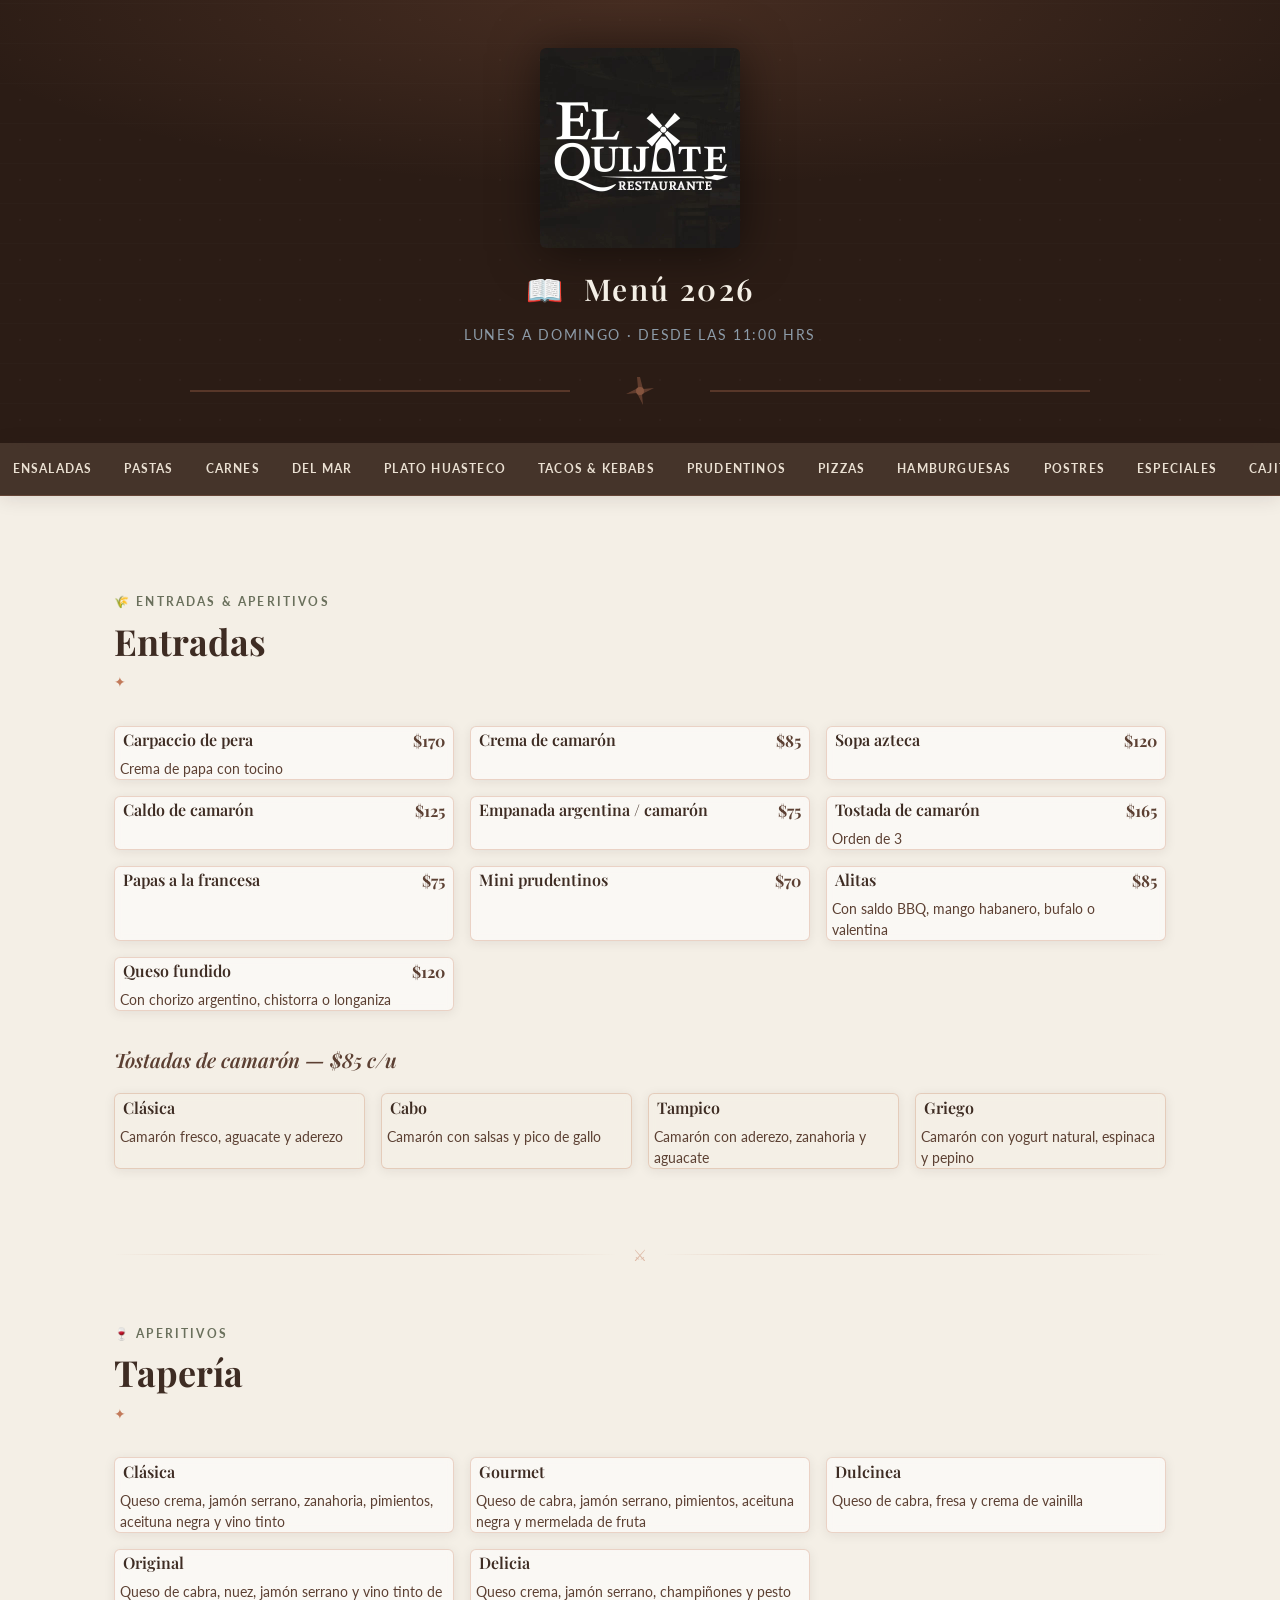
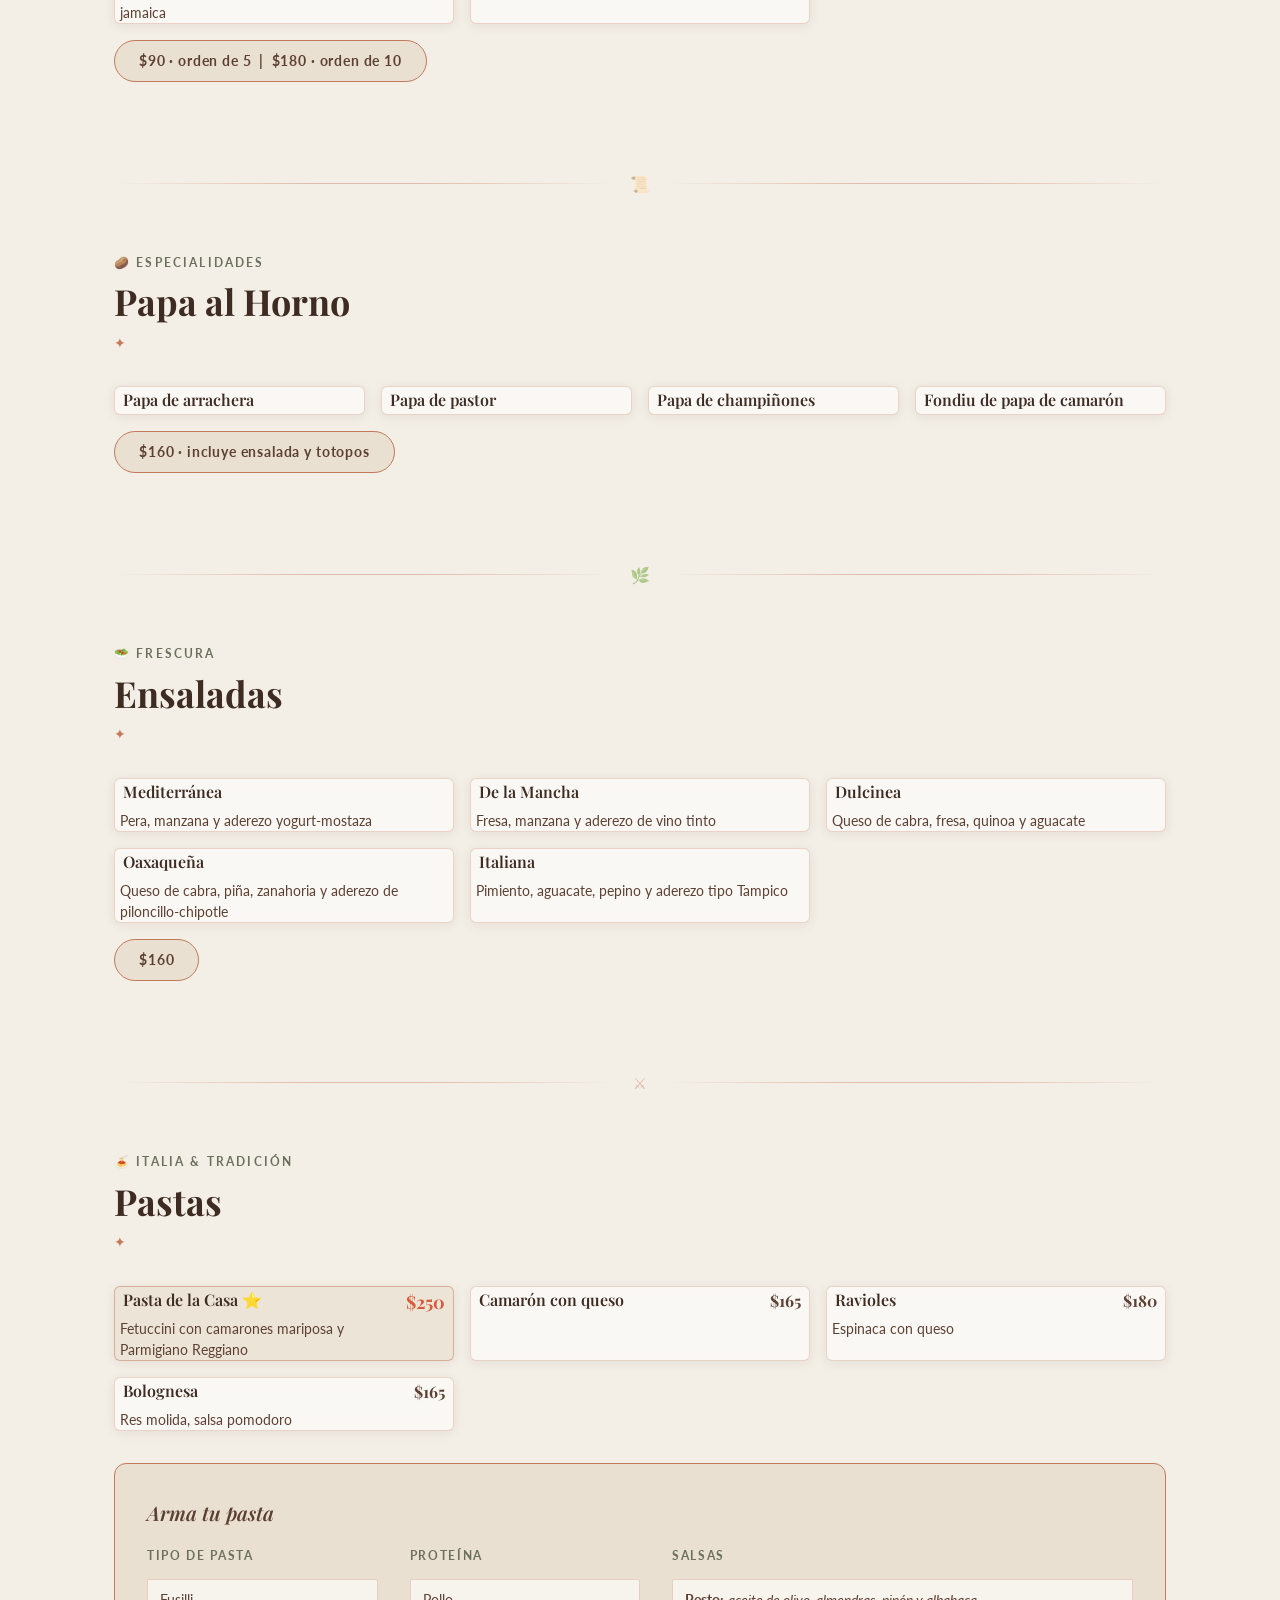
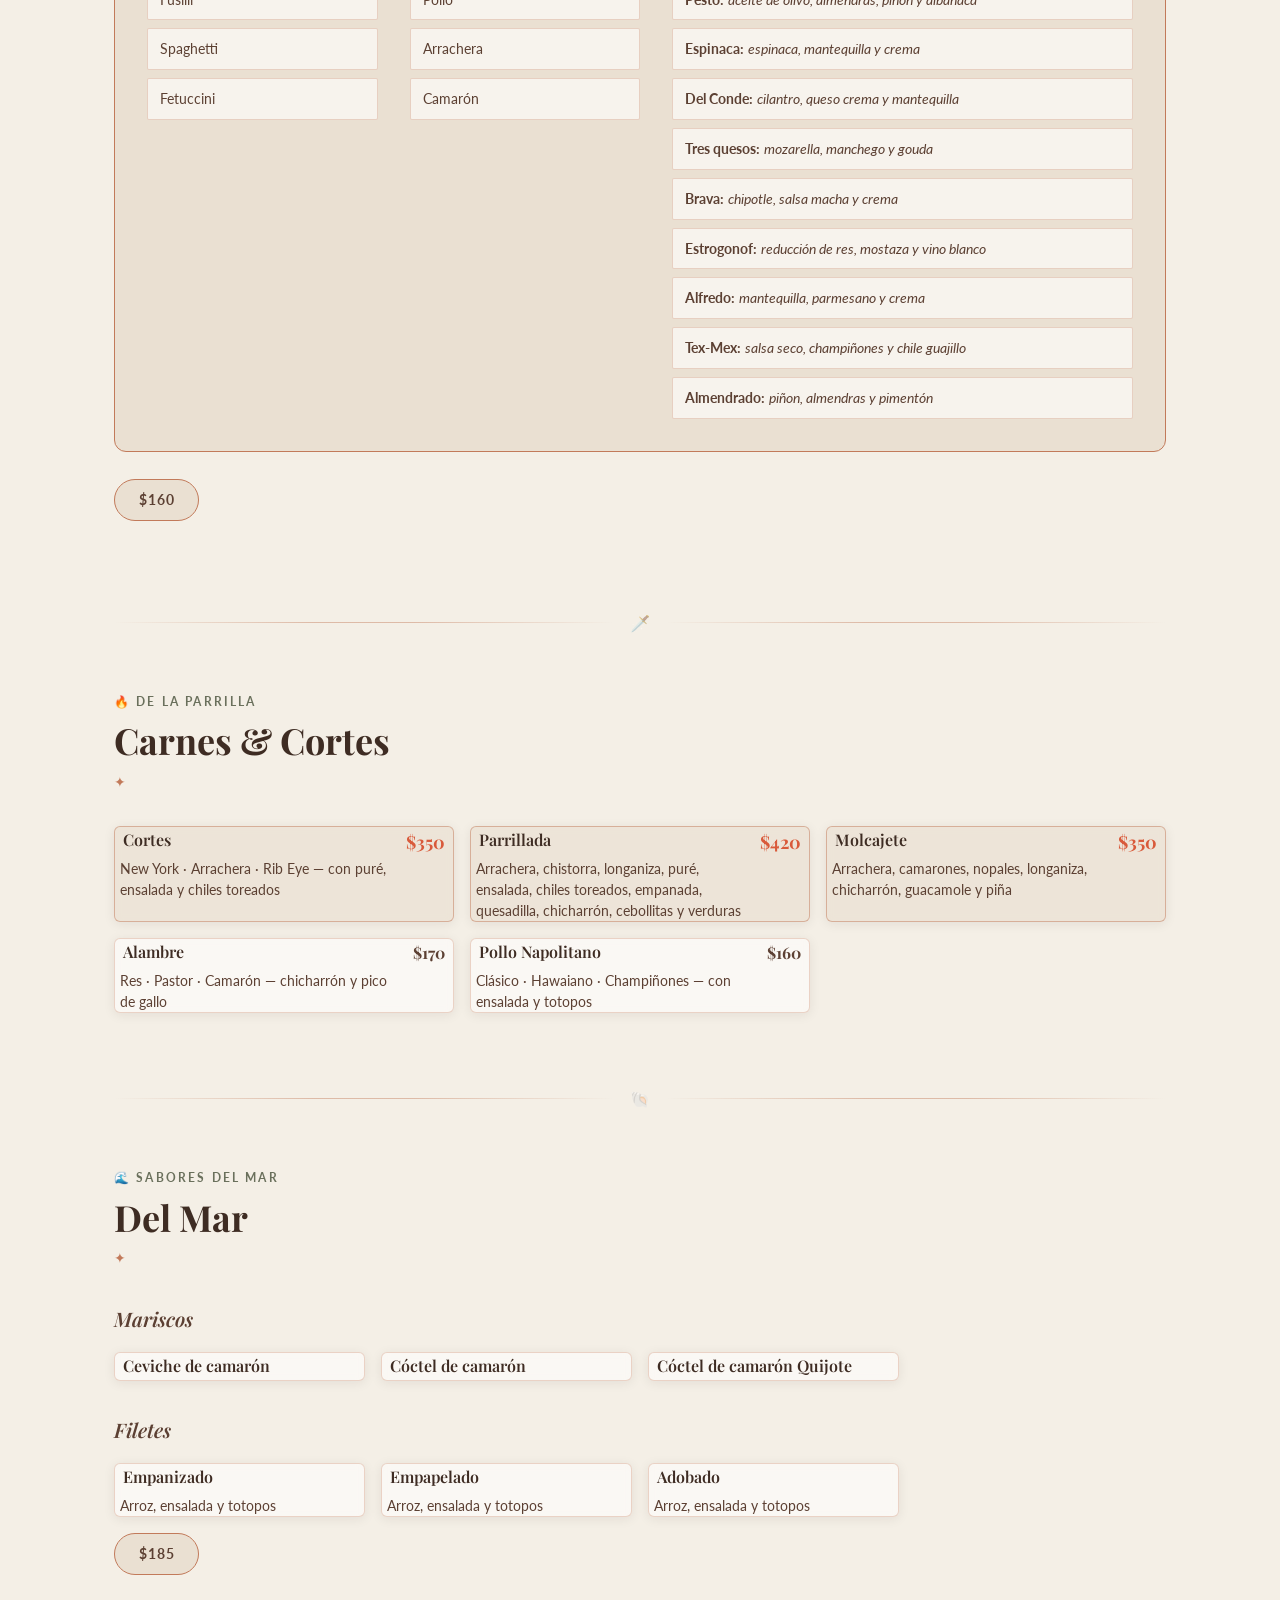
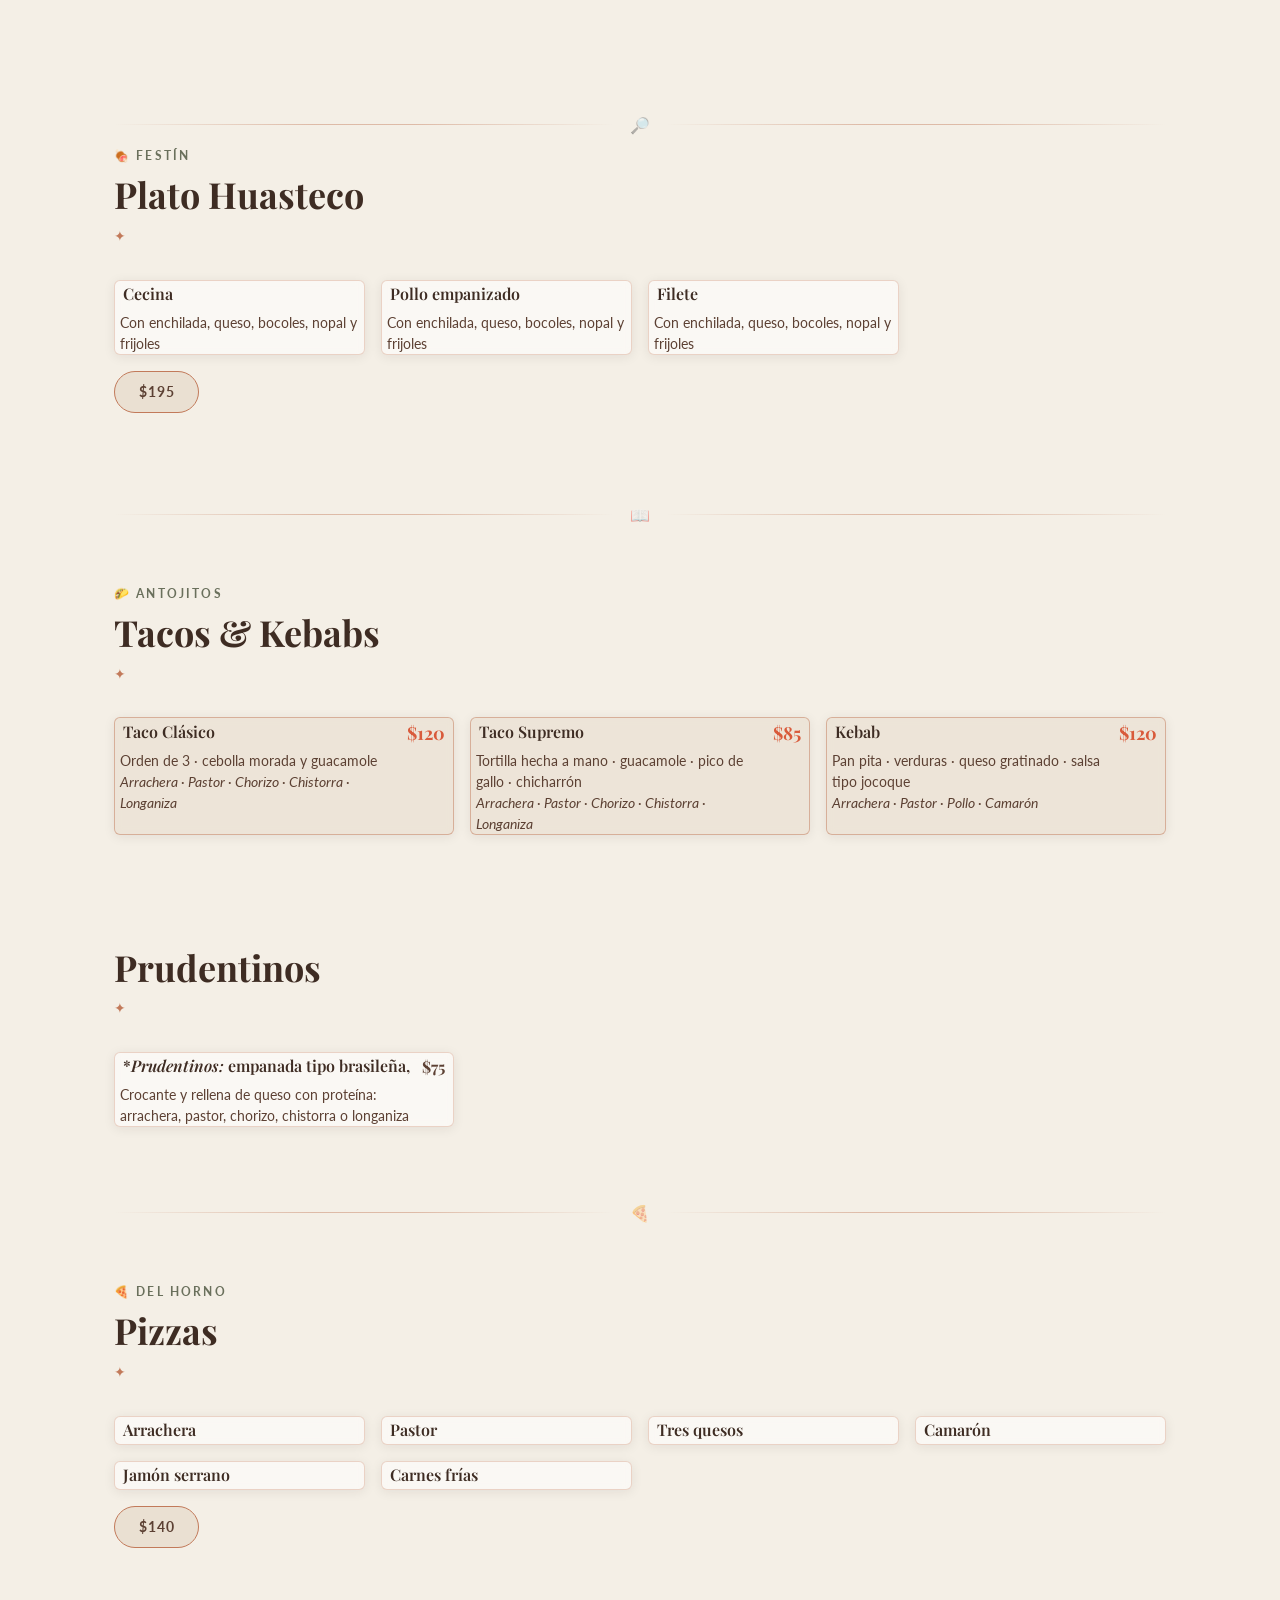
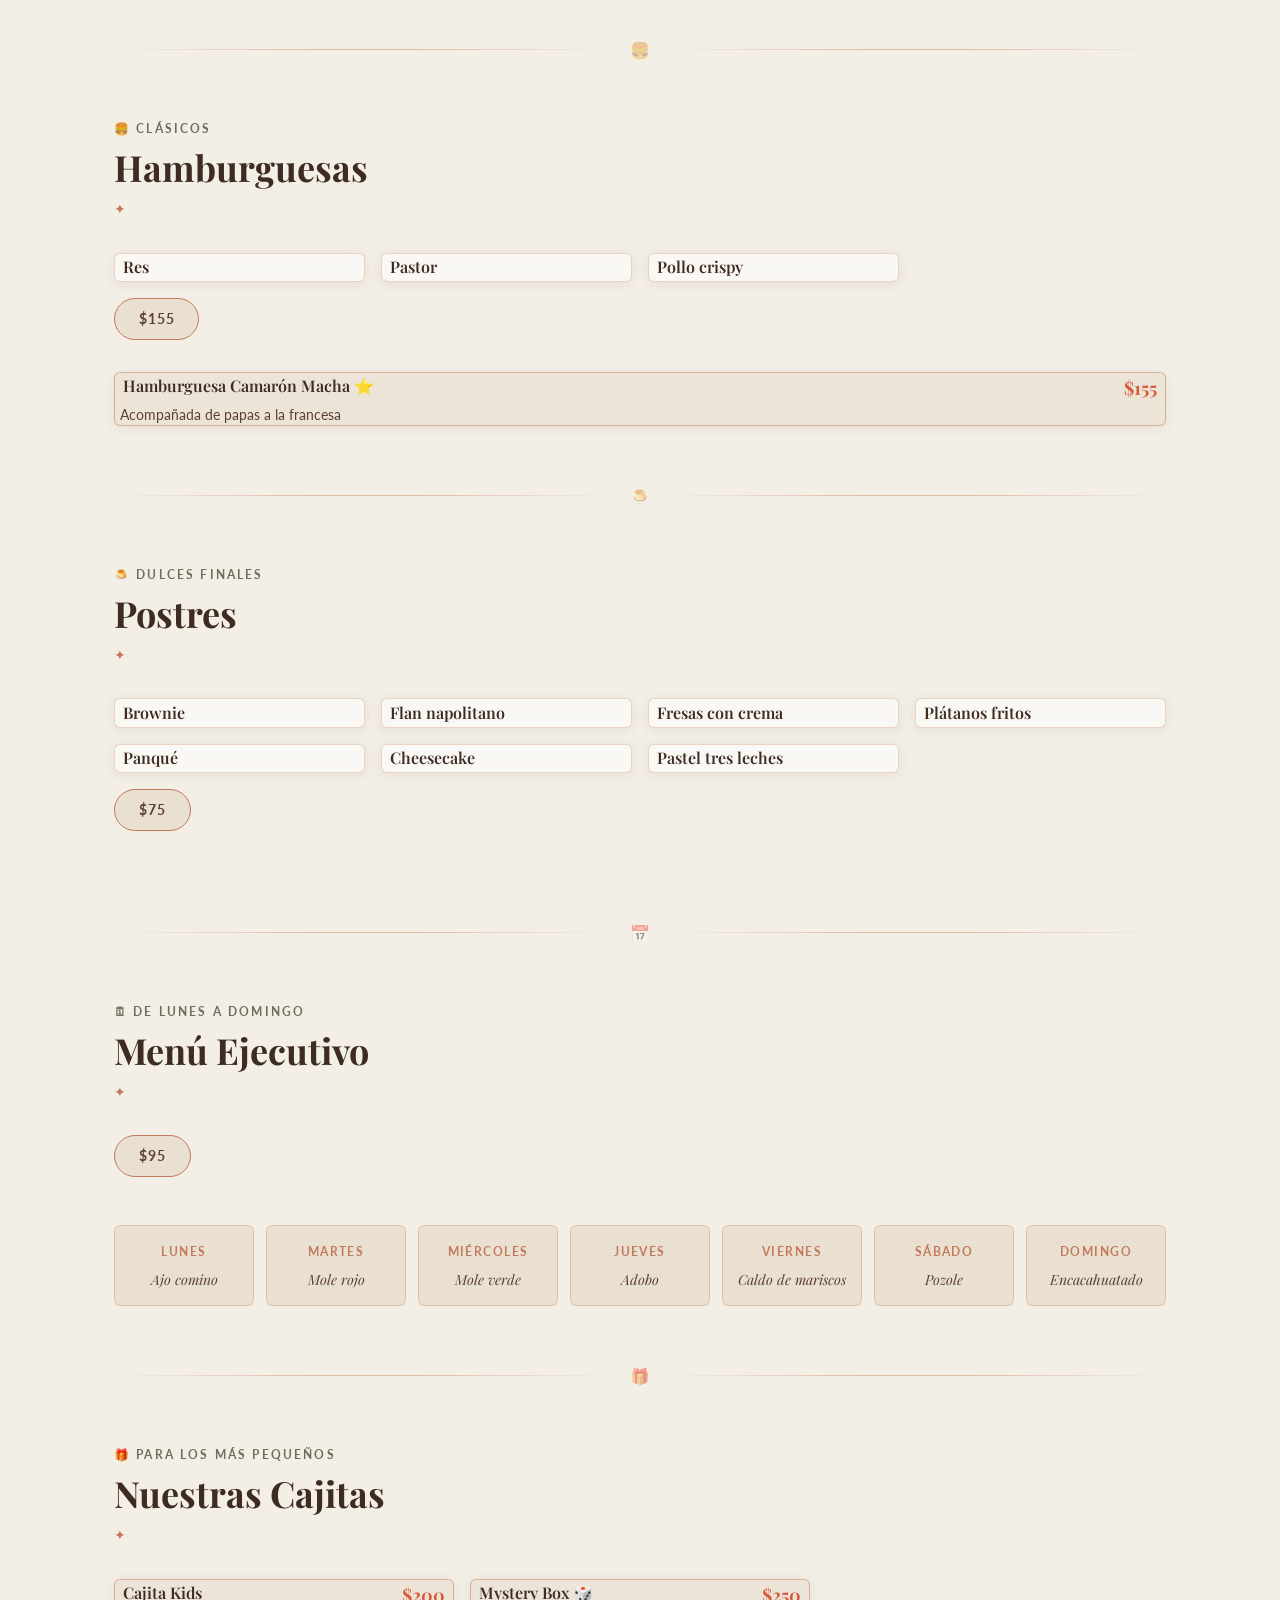
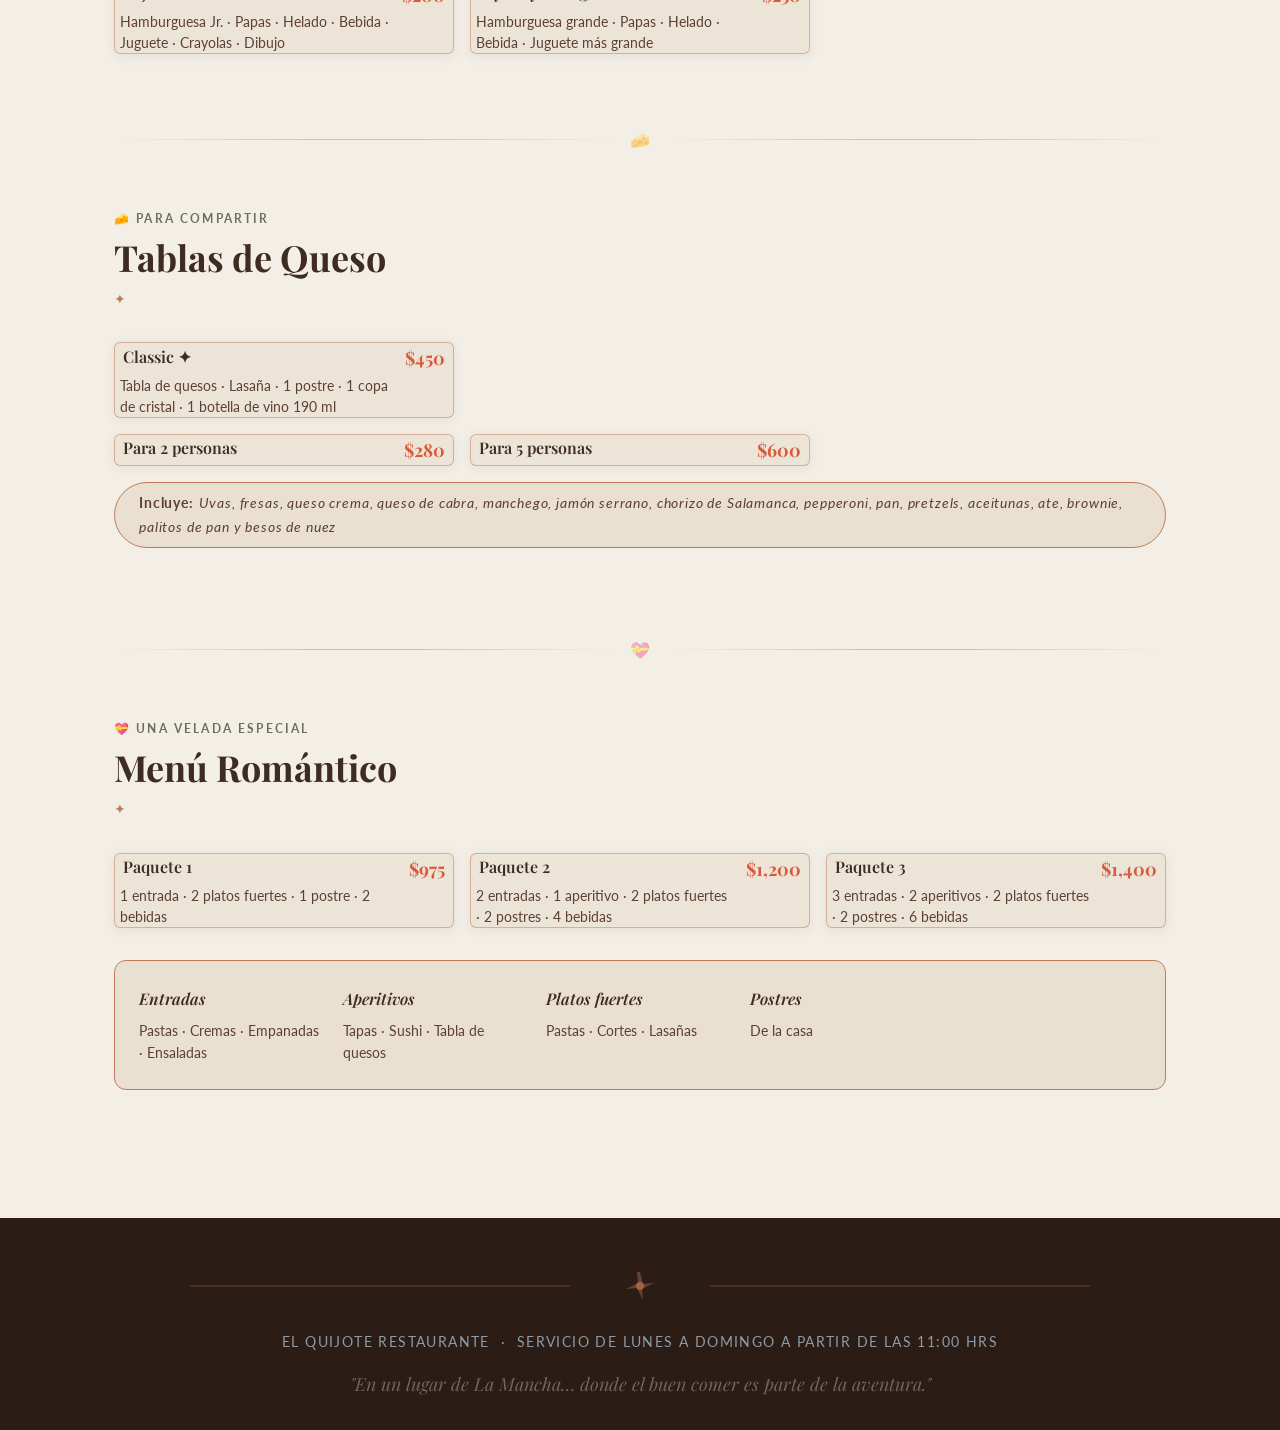
==== index.html @ b80f8559 "Add files via upload Primer commit." ====
<!DOCTYPE html>
<html lang="es">
<head>
  <meta charset="UTF-8" />
  <meta name="viewport" content="width=device-width, initial-scale=1.0" />
  <title>El Quijote — Menú 2026</title>
  <link rel="preconnect" href="https://fonts.googleapis.com" />
  <link rel="preconnect" href="https://fonts.gstatic.com" crossorigin />
  <link href="https://fonts.googleapis.com/css2?family=Playfair+Display:ital,wght@0,400;0,600;0,700;1,400;1,600&family=Lato:wght@300;400;700&display=swap" rel="stylesheet" />
  <link rel="stylesheet" href="estilo3.css" />
</head>
<body>

  <!-- ░░ HEADER / HERO ░░ -->
  <header class="site-header">
    <div class="header-inner">
<!--       <img class="logo" src="[data-uri]" alt="El Quijote Restaurante" /> -->
<img class="logo" src="logo.jpeg"" alt="El Quijote Restaurante" />
      <div class="header-text">
        <span class="header-tagline">📖 &nbsp;Menú 2026</span>
        <p class="header-sub">Lunes a domingo · desde las 11:00 hrs</p>
      </div>
    </div>

    <!-- Windmill decorative divider -->
    <div class="windmill-divider" aria-hidden="true">
      <svg viewBox="0 0 900 40" xmlns="http://www.w3.org/2000/svg" preserveAspectRatio="none">
        <line x1="0" y1="20" x2="380" y2="20" stroke="currentColor" stroke-width="1"/>
        <g transform="translate(450,20)">
          <circle r="4" fill="currentColor"/>
          <path d="M0-14 L3-2 L14-3 L2 3 L3 14 L-3 2 L-14 3 L-2-3 L-3-14 Z" fill="currentColor" opacity="0.6"/>
        </g>
        <line x1="520" y1="20" x2="900" y2="20" stroke="currentColor" stroke-width="1"/>
      </svg>
    </div>
  </header>

  <!-- ░░ CATEGORY NAV (sticky bookmark tabs) ░░ -->
  <nav class="cat-nav" id="catNav" aria-label="Categorías del menú">
    <ul class="cat-nav__list">
      <li><a href="#entradas"   class="cat-nav__link">Entradas</a></li>
      <li><a href="#taperia"    class="cat-nav__link">Tapería</a></li>
      <li><a href="#papas"      class="cat-nav__link">Papa al Horno</a></li>
      <li><a href="#ensaladas"  class="cat-nav__link">Ensaladas</a></li>
      <li><a href="#pastas"     class="cat-nav__link">Pastas</a></li>
      <li><a href="#carnes"     class="cat-nav__link">Carnes</a></li>
      <li><a href="#mar"        class="cat-nav__link">Del Mar</a></li>
      <li><a href="#plato_huasteco" class="cat-nav__link">Plato Huasteco</a></li>
      <li><a href="#tacos"      class="cat-nav__link">Tacos &amp; Kebabs</a></li>
      <li><a href="#prudentinos" class="cat-nav__link">Prudentinos</a></li>
      <li><a href="#pizzas"     class="cat-nav__link">Pizzas</a></li>
      <li><a href="#burgers"    class="cat-nav__link">Hamburguesas</a></li>
      <li><a href="#postres"    class="cat-nav__link">Postres</a></li>
      <li><a href="#especiales" class="cat-nav__link">Especiales</a></li>
      <li><a href="#cajitas"    class="cat-nav__link">Cajitas</a></li>
      <li><a href="#tablas"     class="cat-nav__link">Tablas</a></li>
      <li><a href="#romantico"  class="cat-nav__link">Romántico</a></li>
    </ul>
  </nav>

  <!-- ░░ MAIN MENU ░░ -->
  <main class="menu-main">

    <!-- ── ENTRADAS ── -->
    <section class="menu-section reveal" id="entradas">
      <div class="section-eyebrow">🌾 Entradas &amp; Aperitivos</div>
      <h2 class="section-title">Entradas</h2>
      <div class="divider-quill" aria-hidden="true">✦</div>

      <div class="item-grid">
        <div class="menu-card" data-price="$170">
          <div class="menu-card__body">
            <span class="menu-card__name">Carpaccio de pera</span>
            <span class="menu-card__desc">Crema de papa con tocino</span>
          </div>
          <span class="menu-card__price">$170</span>
        </div>
        <div class="menu-card" data-price="$85">
          <div class="menu-card__body">
            <span class="menu-card__name">Crema de camarón</span>
          </div>
          <span class="menu-card__price">$85</span>
        </div>
        <div class="menu-card" data-price="$120">
          <div class="menu-card__body">
            <span class="menu-card__name">Sopa azteca</span>
          </div>
          <span class="menu-card__price">$120</span>
        </div>
        <div class="menu-card" data-price="$125">
          <div class="menu-card__body">
            <span class="menu-card__name">Caldo de camarón</span>
          </div>
          <span class="menu-card__price">$125</span>
        </div>
        <div class="menu-card" data-price="$75">
          <div class="menu-card__body">
            <span class="menu-card__name">Empanada argentina / camarón</span>
          </div>
          <span class="menu-card__price">$75</span>
        </div>
        <div class="menu-card" data-price="$165">
          <div class="menu-card__body">
            <span class="menu-card__name">Tostada de camarón</span>
            <span class="menu-card__desc">Orden de 3</span>
          </div>
          <span class="menu-card__price">$165</span>
        </div>
        <div class="menu-card" data-price="$75">
          <div class="menu-card__body">
            <span class="menu-card__name">Papas a la francesa</span>
          </div>
          <span class="menu-card__price">$75</span>
        </div>
        <div class="menu-card" data-price="$70">
          <div class="menu-card__body">
            <span class="menu-card__name">Mini prudentinos</span>
          </div>
          <span class="menu-card__price">$70</span>
        </div>
        <div class="menu-card" data-price="$85">
          <div class="menu-card__body">
            <span class="menu-card__name">Alitas</span>
            <span class="menu-card__desc">Con saldo BBQ, mango habanero, bufalo o valentina</span>
          </div>
          <span class="menu-card__price">$85</span>
        </div>
        <div class="menu-card" data-price="$120">
          <div class="menu-card__body">
            <span class="menu-card__name">Queso fundido</span>
            <span class="menu-card__desc">Con chorizo argentino, chistorra o longaniza</span>
          </div>
          <span class="menu-card__price">$120</span>
        </div>
      </div>

      <h3 class="subsection-title">Tostadas de camarón — $85 c/u</h3>
      <div class="item-grid item-grid--sm">
        <div class="menu-card menu-card--variant" data-price="$85">
          <div class="menu-card__body">
            <span class="menu-card__name">Clásica</span>
            <span class="menu-card__desc">Camarón fresco, aguacate y aderezo</span>
          </div>
        </div>
        <div class="menu-card menu-card--variant" data-price="$85">
          <div class="menu-card__body">
            <span class="menu-card__name">Cabo</span>
            <span class="menu-card__desc">Camarón con salsas y pico de gallo</span>
          </div>
        </div>
        <div class="menu-card menu-card--variant" data-price="$85">
          <div class="menu-card__body">
            <span class="menu-card__name">Tampico</span>
            <span class="menu-card__desc">Camarón con aderezo, zanahoria y aguacate</span>
          </div>
        </div>
        <div class="menu-card menu-card--variant" data-price="$85">
          <div class="menu-card__body">
            <span class="menu-card__name">Griego</span>
            <span class="menu-card__desc">Camarón con yogurt natural, espinaca y pepino</span>
          </div>
        </div>
      </div>
    </section>

    <div class="section-divider" aria-hidden="true"><span>⚔️</span></div>

    <!-- ── TAPERÍA ── -->
    <section class="menu-section reveal" id="taperia">
      <div class="section-eyebrow">🍷 Aperitivos</div>
      <h2 class="section-title">Tapería</h2>
      <div class="divider-quill" aria-hidden="true">✦</div>
      

      <div class="item-grid">
        <div class="menu-card">
          <div class="menu-card__body">
            <span class="menu-card__name">Clásica</span>
            <span class="menu-card__desc">Queso crema, jamón serrano, zanahoria, pimientos, aceituna negra y vino tinto</span>
          </div>
        </div>
        <div class="menu-card">
          <div class="menu-card__body">
            <span class="menu-card__name">Gourmet</span>
            <span class="menu-card__desc">Queso de cabra, jamón serrano, pimientos, aceituna negra y mermelada de fruta</span>
          </div>
        </div>
        <div class="menu-card">
          <div class="menu-card__body">
            <span class="menu-card__name">Dulcinea</span>
            <span class="menu-card__desc">Queso de cabra, fresa y crema de vainilla</span>
          </div>
        </div>
        <div class="menu-card">
          <div class="menu-card__body">
            <span class="menu-card__name">Original</span>
            <span class="menu-card__desc">Queso de cabra, nuez, jamón serrano y vino tinto de jamaica</span>
          </div>
        </div>
        <div class="menu-card">
          <div class="menu-card__body">
            <span class="menu-card__name">Delicia</span>
            <span class="menu-card__desc">Queso crema, jamón serrano, champiñones y pesto</span>
          </div>
        </div>
      </div>
      <p class="price-badge">$90 · orden de 5 &nbsp;|&nbsp; $180 · orden de 10</p>
    </section>

    <div class="section-divider" aria-hidden="true"><span>📜</span></div>

    <!-- ── PAPA AL HORNO ── -->
    <section class="menu-section reveal" id="papas">
      <div class="section-eyebrow">🥔 Especialidades</div>
      <h2 class="section-title">Papa al Horno</h2>
      <div class="divider-quill" aria-hidden="true">✦</div>
      

      <div class="item-grid item-grid--sm">
        <div class="menu-card"><div class="menu-card__body"><span class="menu-card__name">Papa de arrachera</span></div></div>
        <div class="menu-card"><div class="menu-card__body"><span class="menu-card__name">Papa de pastor</span></div></div>
        <div class="menu-card"><div class="menu-card__body"><span class="menu-card__name">Papa de champiñones</span></div></div>
        <div class="menu-card"><div class="menu-card__body"><span class="menu-card__name">Fondiu de papa de camarón</span></div></div>
      </div>

      <p class="price-badge">$160 · incluye ensalada y totopos</p>
    </section>

    <div class="section-divider" aria-hidden="true"><span>🌿</span></div>

    <!-- ── ENSALADAS ── -->
    <section class="menu-section reveal" id="ensaladas">
      <div class="section-eyebrow">🥗 Frescura</div>
      <h2 class="section-title">Ensaladas</h2>
      <div class="divider-quill" aria-hidden="true">✦</div>

      <div class="item-grid">
        <div class="menu-card">
          <div class="menu-card__body">
            <span class="menu-card__name">Mediterránea</span>
            <span class="menu-card__desc">Pera, manzana y aderezo yogurt-mostaza</span>
          </div>
        </div>
        <div class="menu-card">
          <div class="menu-card__body">
            <span class="menu-card__name">De la Mancha</span>
            <span class="menu-card__desc">Fresa, manzana y aderezo de vino tinto</span>
          </div>
        </div>
        <div class="menu-card">
          <div class="menu-card__body">
            <span class="menu-card__name">Dulcinea</span>
            <span class="menu-card__desc">Queso de cabra, fresa, quinoa y aguacate</span>
          </div>
        </div>
        <div class="menu-card">
          <div class="menu-card__body">
            <span class="menu-card__name">Oaxaqueña</span>
            <span class="menu-card__desc">Queso de cabra, piña, zanahoria y aderezo de piloncillo-chipotle</span>
          </div>
        </div>
        <div class="menu-card">
          <div class="menu-card__body">
            <span class="menu-card__name">Italiana</span>
            <span class="menu-card__desc">Pimiento, aguacate, pepino y aderezo tipo Tampico</span>
          </div>
        </div>
      </div>
      <p class="price-badge">$160</p>
    </section>

    <div class="section-divider" aria-hidden="true"><span>⚔️</span></div>

    <!-- ── PASTAS ── -->
    <section class="menu-section reveal" id="pastas">
      <div class="section-eyebrow">🍝 Italia &amp; Tradición</div>
      <h2 class="section-title">Pastas</h2>
      <div class="divider-quill" aria-hidden="true">✦</div>

      <div class="item-grid">
        <div class="menu-card menu-card--featured">
          <div class="menu-card__body">
            <span class="menu-card__name">Pasta de la Casa ⭐</span>
            <span class="menu-card__desc">Fetuccini con camarones mariposa y Parmigiano Reggiano</span>
          </div>
          <span class="menu-card__price menu-card__price--highlight">$250</span>
        </div>
        <div class="menu-card"><div class="menu-card__body"><span class="menu-card__name">Camarón con queso</span></div><span class="menu-card__price">$165</span></div>
        <div class="menu-card"><div class="menu-card__body"><span class="menu-card__name">Ravioles</span><span class="menu-card__desc">Espinaca con queso</span></div><span class="menu-card__price">$180</span></div>
        <div class="menu-card"><div class="menu-card__body"><span class="menu-card__name">Bolognesa</span><span class="menu-card__desc">Res molida, salsa pomodoro</span></div><span class="menu-card__price">$165</span></div>
      </div>

      <!-- Pasta builder -->
      <div class="pasta-builder reveal">
        <h3 class="subsection-title">Arma tu pasta</h3>
        <div class="builder-columns">
          <div class="builder-col">
            <h4 class="builder-label">Tipo de pasta</h4>
            <ul class="builder-list">
              <li>Fusilli</li>
              <li>Spaghetti</li>
              <li>Fetuccini</li>
            </ul>
          </div>
          <div class="builder-col">
            <h4 class="builder-label">Proteína</h4>
            <ul class="builder-list">
              <li>Pollo</li>
              <li>Arrachera</li>
              <li>Camarón</li>
            </ul>
          </div>
          <div class="builder-col builder-col--wide">
            <h4 class="builder-label">Salsas</h4>
            <!--<ul class="builder-list builder-list--grid">-->
            <ul class="builder-list">
              <li><b>Pesto:</b> <i>aceite de olivo, almendras, pinón y albahaca</i></li>
              <li><b>Espinaca:</b> <i>espinaca, mantequilla y crema</i></li>
              <li><b>Del Conde:</b> <i>cilantro, queso crema y mantequilla</i></li>
              <li><b>Tres quesos:</b> <i>mozarella, manchego y gouda</i></li>
              <li><b>Brava:</b> <i>chipotle, salsa macha y crema</i></li>
              <li><b>Estrogonof:</b> <i>reducción de res, mostaza y vino blanco</i></li>
              <li><b>Alfredo:</b> <i>mantequilla, parmesano y crema</i></li>
              <li><b>Tex-Mex:</b> <i>salsa seco, champiñones y chile guajillo</i></li>
              <li><b>Almendrado:</b> <i>piñon, almendras y pimentón</i></li>
            </ul>
          </div>
        </div>
      </div>
      <br>
      <p class="price-badge">$160</p>
    </section>

    <div class="section-divider" aria-hidden="true"><span>🗡️</span></div>

    <!-- ── CARNES ── -->
    <section class="menu-section reveal" id="carnes">
      <div class="section-eyebrow">🔥 De la Parrilla</div>
      <h2 class="section-title">Carnes &amp; Cortes</h2>
      <div class="divider-quill" aria-hidden="true">✦</div>

      <div class="item-grid">
        <div class="menu-card menu-card--featured">
          <div class="menu-card__body">
            <span class="menu-card__name">Cortes</span>
            <span class="menu-card__desc">New York · Arrachera · Rib Eye — con puré, ensalada y chiles toreados</span>
          </div>
          <span class="menu-card__price menu-card__price--highlight">$350</span>
        </div>
        <div class="menu-card menu-card--featured">
          <div class="menu-card__body">
            <span class="menu-card__name">Parrillada</span>
            <span class="menu-card__desc">Arrachera, chistorra, longaniza, puré, ensalada, chiles toreados, empanada, quesadilla, chicharrón, cebollitas y verduras</span>
          </div>
          <span class="menu-card__price menu-card__price--highlight">$420</span>
        </div>
        <div class="menu-card menu-card--featured">
          <div class="menu-card__body">
            <span class="menu-card__name">Molcajete</span>
            <span class="menu-card__desc">Arrachera, camarones, nopales, longaniza, chicharrón, guacamole y piña</span>
          </div>
          <span class="menu-card__price menu-card__price--highlight">$350</span>
        </div>
        <div class="menu-card"><div class="menu-card__body"><span class="menu-card__name">Alambre</span><span class="menu-card__desc">Res · Pastor · Camarón — chicharrón y pico de gallo</span></div><span class="menu-card__price">$170</span></div>
        <div class="menu-card"><div class="menu-card__body"><span class="menu-card__name">Pollo Napolitano</span><span class="menu-card__desc">Clásico · Hawaiano · Champiñones — con ensalada y totopos</span></div><span class="menu-card__price">$160</span></div>
      </div>
    </section>

    <div class="section-divider" aria-hidden="true"><span>🐚</span></div>

    <!-- ── DEL MAR ── -->
    <section class="menu-section reveal" id="mar">
      <div class="section-eyebrow">🌊 Sabores del Mar</div>
      <h2 class="section-title">Del Mar</h2>
      <div class="divider-quill" aria-hidden="true">✦</div>

      <h3 class="subsection-title">Mariscos</h3>
      <div class="item-grid item-grid--sm">
        <div class="menu-card">
          <div class="menu-card__body">
            <span class="menu-card__name">Ceviche de camarón</span>
          </div>
        </div>
        <div class="menu-card">
          <div class="menu-card__body">
            <span class="menu-card__name">Cóctel de camarón</span>
          </div>
        </div>
        <div class="menu-card">
          <div class="menu-card__body">
            <span class="menu-card__name">Cóctel de camarón Quijote</span>
          </div>
        </div>
      </div>

      <h3 class="subsection-title">Filetes</h3>
      <div class="item-grid item-grid--sm">
        <div class="menu-card">
          <div class="menu-card__body">
            <span class="menu-card__name">Empanizado</span>
            <span class="menu-card__desc">Arroz, ensalada y totopos</span>
          </div>
        </div>
        <div class="menu-card">
          <div class="menu-card__body">
            <span class="menu-card__name">Empapelado</span>
            <span class="menu-card__desc">Arroz, ensalada y totopos</span>
          </div>
        </div>
        <div class="menu-card">
          <div class="menu-card__body">
            <span class="menu-card__name">Adobado</span>
            <span class="menu-card__desc">Arroz, ensalada y totopos</span>
          </div>
        </div>
      </div>
      <p class="price-badge">$185</p>
    </section>
    
    <section class="menu-section reveal" id="plato_huasteco">
    <div class="section-divider" aria-hidden="true"><span>🔎</span></div>
      <div class="section-eyebrow">🍖 Festín</div>
      <h2 class="section-title">Plato Huasteco</h2>
      <div class="divider-quill" aria-hidden="true">✦</div>
      
      <div class="item-grid item-grid--sm">
        <div class="menu-card">
          <div class="menu-card__body">
            <span class="menu-card__name">Cecina</span>
            <span class="menu-card__desc">Con enchilada, queso, bocoles, nopal y frijoles</span>
          </div>
        </div>
        <div class="menu-card">
          <div class="menu-card__body">
            <span class="menu-card__name">Pollo empanizado</span>
            <span class="menu-card__desc">Con enchilada, queso, bocoles, nopal y frijoles</span>
          </div>
        </div>
        <div class="menu-card">
          <div class="menu-card__body">
            <span class="menu-card__name">Filete</span>
            <span class="menu-card__desc">Con enchilada, queso, bocoles, nopal y frijoles</span>
          </div>
        </div>
      </div>
      <p class="price-badge">$195</p>
    </section>
    
    <div class="section-divider" aria-hidden="true"><span>📖</span></div>

    <!-- ── TACOS & KEBABS ── -->
    <section class="menu-section reveal" id="tacos">
      <div class="section-eyebrow">🌮 Antojitos</div>
      <h2 class="section-title">Tacos &amp; Kebabs</h2>
      <div class="divider-quill" aria-hidden="true">✦</div>

      <div class="item-grid">
        <div class="menu-card menu-card--featured">
          <div class="menu-card__body">
            <span class="menu-card__name">Taco Clásico</span>
            <span class="menu-card__desc">Orden de 3 · cebolla morada y guacamole<br><em>Arrachera · Pastor · Chorizo · Chistorra · Longaniza</em></span>
          </div>
          <span class="menu-card__price menu-card__price--highlight">$120</span>
        </div>
        <div class="menu-card menu-card--featured">
          <div class="menu-card__body">
            <span class="menu-card__name">Taco Supremo</span>
            <span class="menu-card__desc">Tortilla hecha a mano · guacamole · pico de gallo · chicharrón<br><em>Arrachera · Pastor · Chorizo · Chistorra · Longaniza</em></span>
          </div>
          <span class="menu-card__price menu-card__price--highlight">$85</span>
        </div>
        <div class="menu-card menu-card--featured">
          <div class="menu-card__body">
            <span class="menu-card__name">Kebab</span>
            <span class="menu-card__desc">Pan pita · verduras · queso gratinado · salsa tipo jocoque<br><em>Arrachera · Pastor · Pollo · Camarón</em></span>
          </div>
          <span class="menu-card__price menu-card__price--highlight">$120</span>
        </div>
      </div>
    </section>
    <section class="menu-section reveal" id="prudentinos">
      <h2 class="section-title">Prudentinos</h2>
      <div class="divider-quill" aria-hidden="true">✦</div>
      <div class="item-grid">
        <div class="menu-card">
          <div class="menu-card__body">
            <span class="menu-card__name">*<i>Prudentinos:</i> empanada tipo brasileña, </span>
            <span class="menu-card__desc">Crocante y rellena de queso con proteína: arrachera, pastor, chorizo, chistorra o longaniza</span>
          </div>
          <span class="menu-card__price">$75</span>
        </div>
      </div>
    </section>

    <div class="section-divider" aria-hidden="true"><span>🍕</span></div>

    <!-- ── PIZZAS ── -->
    <section class="menu-section reveal" id="pizzas">
      <div class="section-eyebrow">🍕 Del Horno</div>
      <h2 class="section-title">Pizzas</h2>
      <div class="divider-quill" aria-hidden="true">✦</div>
      <div class="item-grid item-grid--sm">
        <div class="menu-card"><div class="menu-card__body"><span class="menu-card__name">Arrachera</span></div></div>
        <div class="menu-card"><div class="menu-card__body"><span class="menu-card__name">Pastor</span></div></div>
        <div class="menu-card"><div class="menu-card__body"><span class="menu-card__name">Tres quesos</span></div></div>
        <div class="menu-card"><div class="menu-card__body"><span class="menu-card__name">Camarón</span></div></div>
        <div class="menu-card"><div class="menu-card__body"><span class="menu-card__name">Jamón serrano</span></div></div>
        <div class="menu-card"><div class="menu-card__body"><span class="menu-card__name">Carnes frías</span></div></div>
      </div>
      <p class="price-badge">$140</p>
    </section>

    <div class="section-divider" aria-hidden="true"><span>🍔</span></div>

    <!-- ── HAMBURGUESAS ── -->
    <section class="menu-section reveal" id="burgers">
      <div class="section-eyebrow">🍔 Clásicos</div>
      <h2 class="section-title">Hamburguesas</h2>
      <div class="divider-quill" aria-hidden="true">✦</div>

      <div class="item-grid item-grid--sm">
        <div class="menu-card"><div class="menu-card__body"><span class="menu-card__name">Res</span></div></div>
        <div class="menu-card"><div class="menu-card__body"><span class="menu-card__name">Pastor</span></div></div>
        <div class="menu-card"><div class="menu-card__body"><span class="menu-card__name">Pollo crispy</span></div></div>
      </div>
      <p class="price-badge">$155</p>
      <div class="menu-card menu-card--featured">
        <div class="menu-card__body">
          <span class="menu-card__name">Hamburguesa Camarón Macha ⭐</span>
          <span class="menu-card__desc">Acompañada de papas a la francesa</span>
        </div>
        <span class="menu-card__price menu-card__price--highlight">$155</span>
      </div>
    </section>

    <div class="section-divider" aria-hidden="true"><span>🍮</span></div>

    <!-- ── POSTRES ── -->
    <section class="menu-section reveal" id="postres">
      <div class="section-eyebrow">🍮 Dulces Finales</div>
      <h2 class="section-title">Postres</h2>
      <div class="divider-quill" aria-hidden="true">✦</div>
      
      <div class="item-grid item-grid--sm">
        <div class="menu-card"><div class="menu-card__body"><span class="menu-card__name">Brownie</span></div></div>
        <div class="menu-card"><div class="menu-card__body"><span class="menu-card__name">Flan napolitano</span></div></div>
        <div class="menu-card"><div class="menu-card__body"><span class="menu-card__name">Fresas con crema</span></div></div>
        <div class="menu-card"><div class="menu-card__body"><span class="menu-card__name">Plátanos fritos</span></div></div>
        <div class="menu-card"><div class="menu-card__body"><span class="menu-card__name">Panqué</span></div></div>
        <div class="menu-card"><div class="menu-card__body"><span class="menu-card__name">Cheesecake</span></div></div>
        <div class="menu-card"><div class="menu-card__body"><span class="menu-card__name">Pastel tres leches</span></div></div>
      </div>
      <p class="price-badge">$75</p>
    </section>

    <div class="section-divider" aria-hidden="true"><span>📅</span></div>

    <!-- ── ESPECIALES ── -->
    <section class="menu-section reveal" id="especiales">
      <div class="section-eyebrow">🗓 De lunes a domingo</div>
      <h2 class="section-title">Menú Ejecutivo</h2>
      <div class="divider-quill" aria-hidden="true">✦</div>
      <p class="price-badge">$95</p>

      <div class="ejecutivo-grid">
        <div class="ejecutivo-card"><span class="day">Lunes</span><span class="dish">Ajo comino</span></div>
        <div class="ejecutivo-card"><span class="day">Martes</span><span class="dish">Mole rojo</span></div>
        <div class="ejecutivo-card"><span class="day">Miércoles</span><span class="dish">Mole verde</span></div>
        <div class="ejecutivo-card"><span class="day">Jueves</span><span class="dish">Adobo</span></div>
        <div class="ejecutivo-card"><span class="day">Viernes</span><span class="dish">Caldo de mariscos</span></div>
        <div class="ejecutivo-card"><span class="day">Sábado</span><span class="dish">Pozole</span></div>
        <div class="ejecutivo-card"><span class="day">Domingo</span><span class="dish">Encacahuatado</span></div>
      </div>
    </section>

    <div class="section-divider" aria-hidden="true"><span>🎁</span></div>

    <!-- ── CAJITAS ── -->
    <section class="menu-section reveal" id="cajitas">
      <div class="section-eyebrow">🎁 Para los más pequeños</div>
      <h2 class="section-title">Nuestras Cajitas</h2>
      <div class="divider-quill" aria-hidden="true">✦</div>

      <div class="item-grid">
        <div class="menu-card menu-card--featured">
          <div class="menu-card__body">
            <span class="menu-card__name">Cajita Kids</span>
            <span class="menu-card__desc">Hamburguesa Jr. · Papas · Helado · Bebida · Juguete · Crayolas · Dibujo</span>
          </div>
          <span class="menu-card__price menu-card__price--highlight">$200</span>
        </div>
        <div class="menu-card menu-card--featured">
          <div class="menu-card__body">
            <span class="menu-card__name">Mystery Box 🎲</span>
            <span class="menu-card__desc">Hamburguesa grande · Papas · Helado · Bebida · Juguete más grande</span>
          </div>
          <span class="menu-card__price menu-card__price--highlight">$250</span>
        </div>
      </div>
    </section>

    <div class="section-divider" aria-hidden="true"><span>🧀</span></div>

    <!-- ── TABLAS ── -->
    <section class="menu-section reveal" id="tablas">
      <div class="section-eyebrow">🧀 Para compartir</div>
      <h2 class="section-title">Tablas de Queso</h2>
      <div class="divider-quill" aria-hidden="true">✦</div>

      <div class="item-grid">
        <div class="menu-card menu-card--featured">
          <div class="menu-card__body">
            <span class="menu-card__name">Classic ✦</span>
            <span class="menu-card__desc">Tabla de quesos · Lasaña · 1 postre · 1 copa de cristal · 1 botella de vino 190 ml</span>
          </div>
          <span class="menu-card__price menu-card__price--highlight">$450</span>
        </div>
      </div>
      
      <div class="item-grid">
        <div class="menu-card menu-card--featured">
          <div class="menu-card__body">
            <span class="menu-card__name">Para 2 personas</span>
          </div>
          <span class="menu-card__price menu-card__price--highlight">$280</span>
        </div>
        <div class="menu-card menu-card--featured">
          <div class="menu-card__body">
            <span class="menu-card__name">Para 5 personas</span>
          </div>
          <span class="menu-card__price menu-card__price--highlight">$600</span>
        </div>
      </div>
      <p class="composition-badge"><b>Incluye:</b> <i>Uvas, fresas, queso crema, queso de cabra, manchego, jamón serrano, chorizo de Salamanca, pepperoni, pan, pretzels, aceitunas, ate, brownie, palitos de pan y besos de nuez</i></p>
    </section>

    <div class="section-divider" aria-hidden="true"><span>💝</span></div>

    <!-- ── ROMÁNTICO ── -->
    <section class="menu-section reveal" id="romantico">
      <div class="section-eyebrow">💝 Una velada especial</div>
      <h2 class="section-title">Menú Romántico</h2>
      <div class="divider-quill" aria-hidden="true">✦</div>

      <div class="item-grid">
        <div class="menu-card menu-card--featured">
          <div class="menu-card__body">
            <span class="menu-card__name">Paquete 1</span>
            <span class="menu-card__desc">1 entrada · 2 platos fuertes · 1 postre · 2 bebidas</span>
          </div>
          <span class="menu-card__price menu-card__price--highlight">$975</span>
        </div>
        <div class="menu-card menu-card--featured">
          <div class="menu-card__body">
            <span class="menu-card__name">Paquete 2</span>
            <span class="menu-card__desc">2 entradas · 1 aperitivo · 2 platos fuertes · 2 postres · 4 bebidas</span>
          </div>
          <span class="menu-card__price menu-card__price--highlight">$1,200</span>
        </div>
        <div class="menu-card menu-card--featured">
          <div class="menu-card__body">
            <span class="menu-card__name">Paquete 3</span>
            <span class="menu-card__desc">3 entradas · 2 aperitivos · 2 platos fuertes · 2 postres · 6 bebidas</span>
          </div>
          <span class="menu-card__price menu-card__price--highlight">$1,400</span>
        </div>
      </div>

      <div class="romantico-opciones">
        <div class="opcion-col">
          <h4>Entradas</h4>
          <p>Pastas · Cremas · Empanadas · Ensaladas</p>
        </div>
        <div class="opcion-col">
          <h4>Aperitivos</h4>
          <p>Tapas · Sushi · Tabla de quesos</p>
        </div>
        <div class="opcion-col">
          <h4>Platos fuertes</h4>
          <p>Pastas · Cortes · Lasañas</p>
        </div>
        <div class="opcion-col">
          <h4>Postres</h4>
          <p>De la casa</p>
        </div>
      </div>
    </section>

  </main>

  <!-- ░░ FOOTER ░░ -->
  <footer class="site-footer">
    <div class="footer-windmill" aria-hidden="true">
      <svg viewBox="0 0 900 40" xmlns="http://www.w3.org/2000/svg" preserveAspectRatio="none">
        <line x1="0" y1="20" x2="380" y2="20" stroke="currentColor" stroke-width="1" opacity="0.4"/>
        <g transform="translate(450,20)">
          <circle r="4" fill="currentColor" opacity="0.6"/>
          <path d="M0-14 L3-2 L14-3 L2 3 L3 14 L-3 2 L-14 3 L-2-3 L-3-14 Z" fill="currentColor" opacity="0.4"/>
        </g>
        <line x1="520" y1="20" x2="900" y2="20" stroke="currentColor" stroke-width="1" opacity="0.4"/>
      </svg>
    </div>
    <p class="footer-note">El Quijote Restaurante &nbsp;·&nbsp; Servicio de lunes a domingo a partir de las 11:00 hrs</p>
    <p class="footer-quote">
      <em>"En un lugar de La Mancha… donde el buen comer es parte de la aventura."</em>
    </p>
  </footer>

  <!-- Back to top -->
  <button class="back-top" id="backTop" aria-label="Volver arriba">↑</button>

  <script src="menu_logic3.js"></script>
</body>
</html>
---- estilo3.css ----
/* ================================================================
   EL QUIJOTE RESTAURANTE — styles.css
   Paleta: "Horizonte Expandido" · Atardecer Rústico
   Reutilizable para todas las secciones del sitio web
   ================================================================ */

/* ── CSS Custom Properties (Design Tokens) ─────────────────────── */
:root {
  /* Familia Lienzos y Texturas (Base) */
  --color-lino:       #F4EFE6;  /* Fondo principal */
  --color-arena:      #EAE0D2;  /* Fondos secundarios */
  --color-nogal:      #5C4033;  /* Textos secundarios */
  --color-roble:      #3E2C23;  /* Títulos principales */
  --color-corteza:    #2B1C15;  /* Footer / hover */

  /* Familia Ocaso y Llamas (Personalidad) */
  --color-terracota:  #C27A5A;  /* Bordes, líneas divisorias */
  --color-azafran:    #E8854A;  /* Hover botones, precios destacados */
  --color-carmesi:    #D95A3B;  /* Botones primarios, ofertas */

  /* Familia Bosque y Vegetación (Orgánico) */
  --color-salvia:     #6A705C;  /* Iconos, viñetas */
  --color-laurel:     #4D6B3A;  /* Etiquetas frescas */

  /* Familia Ocaso Profundo (Contraste y respiro) */
  --color-cenit:      #8C9BA8;  /* Textos auxiliares */
  --color-pizarra:    #4E5B66;  /* Botones secundarios, inputs */

  /* Tipografía */
  --font-display:     'Playfair Display', Georgia, serif;
  --font-body:        'Lato', system-ui, sans-serif;

  /* Escala tipográfica */
  --text-xs:   0.75rem;
  --text-sm:   0.875rem;
  --text-base: 1rem;
  --text-lg:   1.125rem;
  --text-xl:   1.25rem;
  --text-2xl:  1.5rem;
  --text-3xl:  1.875rem;
  --text-4xl:  2.25rem;
  --text-5xl:  3rem;

  /* Espaciado */
  --space-1:  0.25rem;
  --space-2:  0.5rem;
  --space-3:  0.75rem;
  --space-4:  1rem;
  --space-6:  1.5rem;
  --space-8:  2rem;
  --space-10: 2.5rem;
  --space-12: 3rem;
  --space-16: 4rem;
  --space-20: 5rem;
  --space-24: 6rem;

  /* Borders & Radius */
  --radius-sm:  2px;
  --radius-md:  6px;
  --radius-lg:  12px;
  --border-thin: 1px solid var(--color-terracota);
  --border-soft: 1px solid rgba(194,122,90,0.3);

  /* Shadows */
  --shadow-card:  0 2px 12px rgba(43,28,21,0.08);
  --shadow-hover: 0 8px 32px rgba(43,28,21,0.16);
  --shadow-nav:   0 2px 20px rgba(43,28,21,0.12);

  /* Transitions */
  --ease-out: cubic-bezier(0.22, 1, 0.36, 1);
  --duration-fast: 180ms;
  --duration-base: 300ms;
  --duration-slow: 500ms;
}

/* ── Reset & Base ────────────────────────────────────────────────── */
*, *::before, *::after {
  box-sizing: border-box;
  margin: 0;
  padding: 0;
}

html {
  scroll-behavior: smooth;
  font-size: 16px;
}

body {
  background-color: var(--color-lino);
  color: var(--color-roble);
  font-family: var(--font-body);
  font-weight: 400;
  line-height: 1.7;
  min-height: 100vh;
  -webkit-font-smoothing: antialiased;
  overflow-x: hidden;
}

img {
  max-width: 100%;
  display: block;
}

a {
  color: inherit;
  text-decoration: none;
}

ul { list-style: none; }

/* ── Typography utilities ────────────────────────────────────────── */
.font-display { font-family: var(--font-display); }
.text-nogal   { color: var(--color-nogal); }
.text-cenit   { color: var(--color-cenit); }
.text-carmesi { color: var(--color-carmesi); }

/* ── HEADER / HERO ───────────────────────────────────────────────── */
.site-header {
  position: relative;
  background-color: var(--color-corteza);
  background-image:
    radial-gradient(ellipse 80% 60% at 50% 0%, rgba(194,122,90,0.18) 0%, transparent 70%),
    repeating-linear-gradient(
      0deg,
      transparent,
      transparent 39px,
      rgba(255,255,255,0.025) 40px
    );
  padding: var(--space-12) var(--space-8) var(--space-8);
  text-align: center;
  overflow: hidden;
}

.site-header::before {
  content: '';
  position: absolute;
  inset: 0;
  background: url("data:image/svg+xml,%3Csvg width='40' height='40' viewBox='0 0 40 40' xmlns='http://www.w3.org/2000/svg'%3E%3Ccircle cx='20' cy='20' r='0.8' fill='rgba(244,239,230,0.05)'/%3E%3C/svg%3E");
  pointer-events: none;
}

.header-inner {
  position: relative;
  display: flex;
  flex-direction: column;
  align-items: center;
  gap: var(--space-4);
}

.logo {
  width: clamp(140px, 28vw, 200px);
  height: auto;
  border-radius: var(--radius-md);
  filter: drop-shadow(0 4px 24px rgba(0,0,0,0.5));
  transition: transform var(--duration-slow) var(--ease-out);
}

.logo:hover {
  transform: scale(1.03);
}

.header-text {
  display: flex;
  flex-direction: column;
  align-items: center;
  gap: var(--space-2);
}

.header-tagline {
  font-family: var(--font-display);
  font-size: clamp(var(--text-xl), 3vw, var(--text-3xl));
  color: var(--color-lino);
  letter-spacing: 0.08em;
  font-weight: 600;
  opacity: 0;
  animation: fadeSlideUp 0.8s 0.2s var(--ease-out) forwards;
}

.header-sub {
  font-size: var(--text-sm);
  color: var(--color-cenit);
  letter-spacing: 0.12em;
  text-transform: uppercase;
  opacity: 0;
  animation: fadeSlideUp 0.8s 0.4s var(--ease-out) forwards;
}

.windmill-divider {
  color: var(--color-terracota);
  margin-top: var(--space-6);
  opacity: 0.6;
  height: 40px;
}

.windmill-divider svg {
  width: 100%;
  max-width: 900px;
  height: 40px;
}

/* ── CATEGORY NAV ────────────────────────────────────────────────── */
.cat-nav {
  position: sticky;
  top: 0;
  z-index: 100;
  background-color: rgba(62, 44, 35, 0.96);
  backdrop-filter: blur(12px);
  -webkit-backdrop-filter: blur(12px);
  border-bottom: 1px solid rgba(194,122,90,0.25);
  box-shadow: var(--shadow-nav);
}

.cat-nav__list {
  display: flex;
  align-items: center;
  overflow-x: auto;
  padding: 0 var(--space-4);
  gap: 0;
  scrollbar-width: thin;
  scrollbar-color: var(--color-nogal, #c27a5a) transparent;
  /*scrollbar-width: none;*/
  /*-ms-overflow-style: none;*/
}
.cat-nav__list::-webkit-scrollbar {
  height: 6px; /* Makes the horizontal bar thinner */
}
.cat-nav__list::-webkit-scrollbar-track {
  background: transparent; /* Removes the gray track background */
}
.cat-nav__list::-webkit-scrollbar-thumb {
  background: var(--color-nogal, #c27a5a); /* Your warm clay color */
  border-radius: 10px; /* Rounded edges for the scroller */
}
/*.cat-nav__list::-webkit-scrollbar { display: none; }*/

.cat-nav__link {
  display: block;
  padding: var(--space-4) var(--space-4);
  font-size: var(--text-xs);
  font-family: var(--font-body);
  font-weight: 700;
  letter-spacing: 0.1em;
  text-transform: uppercase;
  color: var(--color-arena);
  white-space: nowrap;
  position: relative;
  transition: color var(--duration-fast) ease;
}

.cat-nav__link::after {
  content: '';
  position: absolute;
  bottom: 0;
  left: 50%;
  right: 50%;
  height: 2px;
  background: var(--color-azafran);
  transition: left var(--duration-base) var(--ease-out), right var(--duration-base) var(--ease-out);
}

.cat-nav__link:hover {
  color: var(--color-azafran);
}

.cat-nav__link:hover::after,
.cat-nav__link.is-active::after {
  left: 0;
  right: 0;
}

.cat-nav__link.is-active {
  color: var(--color-azafran);
}

/* ── MAIN CONTENT ────────────────────────────────────────────────── */
.menu-main {
  max-width: 1100px;
  margin: 0 auto;
  padding: var(--space-12) var(--space-6) var(--space-20);
}

/* ── SECTION STRUCTURE ───────────────────────────────────────────── */
.menu-section {
  padding: var(--space-12) 0;
}

.section-eyebrow {
  font-family: var(--font-body);
  font-size: var(--text-xs);
  font-weight: 700;
  letter-spacing: 0.18em;
  text-transform: uppercase;
  color: var(--color-salvia);
  margin-bottom: var(--space-2);
}

.section-title {
  font-family: var(--font-display);
  font-size: clamp(var(--text-2xl), 4vw, var(--text-4xl));
  font-weight: 700;
  color: var(--color-roble);
  line-height: 1.15;
  margin-bottom: var(--space-2);
}

.subsection-title {
  font-family: var(--font-display);
  font-size: var(--text-xl);
  font-weight: 600;
  color: var(--color-nogal);
  margin: var(--space-8) 0 var(--space-4);
  font-style: italic;
}

.divider-quill {
  color: var(--color-terracota);
  font-size: var(--text-sm);
  letter-spacing: 0.4em;
  margin-bottom: var(--space-8);
  user-select: none;
}

.price-badge {
  display: inline-block;
  background: var(--color-arena);
  border: var(--border-thin);
  color: var(--color-nogal);
  font-size: var(--text-sm);
  font-weight: 700;
  letter-spacing: 0.06em;
  padding: var(--space-2) var(--space-6);
  border-radius: 100px;
  margin-bottom: var(--space-8);
}

.composition-badge {
  display: inline-block;
  background: var(--color-arena);
  border: var(--border-thin);
  color: var(--color-nogal);
  font-size: var(--text-sm);
  font-weight: 400;
  letter-spacing: 0.06em;
  padding: var(--space-2) var(--space-6);
  border-radius: 50px;
  margin-bottom: var(--space-8);
}

/* ── SECTION DIVIDERS ────────────────────────────────────────────── */
.section-divider {
  display: flex;
  align-items: center;
  gap: var(--space-4);
  padding: var(--space-2) 0;
  color: var(--color-terracota);
  opacity: 0.45;
}

.section-divider::before,
.section-divider::after {
  content: '';
  flex: 1;
  height: 1px;
  background: linear-gradient(
    to var(--dir, right),
    transparent,
    var(--color-terracota) 40%,
    var(--color-terracota) 60%,
    transparent
  );
}

.section-divider span {
  font-size: var(--text-base);
  flex-shrink: 0;
}

/* ── ITEM GRID ───────────────────────────────────────────────────── */
.item-grid {
  display: grid;
  grid-template-columns: repeat(auto-fill, minmax(280px, 1fr));
  gap: var(--space-4);
  margin-bottom: var(--space-4);
}

.item-grid--sm {
  grid-template-columns: repeat(auto-fill, minmax(220px, 1fr));
}

/* ── MENU CARDS ──────────────────────────────────────────────────── */
.menu-card {
  display: flex;
  align-items: flex-start;
  justify-content: space-between;
  gap: var(--space-3);
  padding: var(--space-5) var(--space-5);
  background: rgba(255,255,255,0.55);
  border: var(--border-soft);
  border-radius: var(--radius-md);
  backdrop-filter: blur(4px);
  box-shadow: var(--shadow-card);
  cursor: default;
  transition:
    transform var(--duration-base) var(--ease-out),
    box-shadow var(--duration-base) var(--ease-out),
    background var(--duration-base) ease,
    border-color var(--duration-base) ease;
  position: relative;
  overflow: hidden;
}

.menu-card::before {
  content: '';
  position: absolute;
  left: 0;
  top: 0;
  bottom: 0;
  width: 3px;
  background: var(--color-terracota);
  transform: scaleY(0);
  transform-origin: bottom;
  transition: transform var(--duration-base) var(--ease-out);
  border-radius: 0 0 0 var(--radius-sm);
}

.menu-card:hover {
  transform: translateY(-3px);
  box-shadow: var(--shadow-hover);
  background: rgba(255,255,255,0.8);
  border-color: rgba(194,122,90,0.6);
}

.menu-card:hover::before {
  transform: scaleY(1);
}

.menu-card--featured {
  background: rgba(234,224,210,0.7);
  border-color: rgba(194,122,90,0.5);
}

.menu-card--featured::before {
  background: var(--color-carmesi);
}

.menu-card--variant {
  background: rgba(244,239,230,0.5);
}

.menu-card__body {
  flex: 1;
  display: flex;
  flex-direction: column;
  gap: var(--space-1);
}

.menu-card__name {
  font-family: var(--font-display);
  font-size: var(--text-base);
  font-weight: 600;
  color: var(--color-roble);
  line-height: 1.3;
  transition: color var(--duration-fast) ease;
  margin-left: 0.5rem;
  margin-top: 0.2rem;
  margin-bottom: 0.2rem;
}

.menu-card:hover .menu-card__name {
  color: var(--color-carmesi);
}

.menu-card__desc {
  font-size: var(--text-sm);
  color: var(--color-nogal);
  line-height: 1.5;
  margin-left: 0.3rem;
}

.menu-card__price {
  font-family: var(--font-display);
  font-size: var(--text-base);
  font-weight: 700;
  color: var(--color-nogal);
  white-space: nowrap;
  flex-shrink: 0;
  transition: color var(--duration-fast) ease;
  margin-right: 0.5rem;
}

.menu-card:hover .menu-card__price {
  color: var(--color-azafran);
}

.menu-card__price--highlight {
  color: var(--color-carmesi);
  font-size: var(--text-lg);
}

.menu-card:hover .menu-card__price--highlight {
  color: var(--color-azafran);
}

/* ── PASTA BUILDER ───────────────────────────────────────────────── */
.pasta-builder {
  background: var(--color-arena);
  border: var(--border-thin);
  border-radius: var(--radius-lg);
  padding: var(--space-8);
  margin-top: var(--space-8);
}

.pasta-builder .subsection-title {
  margin-top: 0;
}

.builder-columns {
  display: flex;
  gap: var(--space-8);
  flex-wrap: wrap;
  margin-top: var(--space-4);
}

.builder-col {
  flex: 1;
  min-width: 140px;
}

.builder-col--wide {
  flex: 2;
  min-width: 240px;
}

.builder-label {
  font-family: var(--font-body);
  font-size: var(--text-xs);
  font-weight: 700;
  letter-spacing: 0.14em;
  text-transform: uppercase;
  color: var(--color-salvia);
  margin-bottom: var(--space-3);
}

.builder-list {
  display: flex;
  flex-direction: column;
  gap: var(--space-2);
}

.builder-list--grid {
  display: grid;
  grid-template-columns: repeat(auto-fill, minmax(100px, 1fr));
  gap: var(--space-2);
}

.builder-list li {
  font-size: var(--text-sm);
  color: var(--color-nogal);
  padding: var(--space-2) var(--space-3);
  background: rgba(255,255,255,0.6);
  border: var(--border-soft);
  border-radius: var(--radius-sm);
  cursor: pointer;
  transition:
    background var(--duration-fast) ease,
    border-color var(--duration-fast) ease,
    color var(--duration-fast) ease,
    transform var(--duration-fast) ease;
}

.builder-list li:hover {
  background: var(--color-lino);
  border-color: var(--color-terracota);
  color: var(--color-carmesi);
  transform: translateX(4px);
}

.builder-list li.selected {
  background: var(--color-carmesi);
  border-color: var(--color-carmesi);
  color: var(--color-lino);
  font-weight: 700;
}

/* ── EJECUTIVO GRID ──────────────────────────────────────────────── */
.ejecutivo-grid {
  display: grid;
  grid-template-columns: repeat(auto-fill, minmax(130px, 1fr));
  gap: var(--space-3);
  margin-top: var(--space-4);
}

.ejecutivo-card {
  display: flex;
  flex-direction: column;
  align-items: center;
  text-align: center;
  padding: var(--space-4) var(--space-3);
  background: var(--color-arena);
  border: var(--border-soft);
  border-radius: var(--radius-md);
  gap: var(--space-2);
  transition:
    transform var(--duration-base) var(--ease-out),
    background var(--duration-base) ease,
    box-shadow var(--duration-base) ease;
  cursor: default;
}

.ejecutivo-card:hover {
  transform: translateY(-4px) scale(1.02);
  background: var(--color-roble);
  box-shadow: var(--shadow-hover);
}

.ejecutivo-card .day {
  font-family: var(--font-body);
  font-size: var(--text-xs);
  font-weight: 700;
  letter-spacing: 0.12em;
  text-transform: uppercase;
  color: var(--color-terracota);
  transition: color var(--duration-fast) ease;
}

.ejecutivo-card .dish {
  font-family: var(--font-display);
  font-size: var(--text-sm);
  color: var(--color-nogal);
  font-style: italic;
  line-height: 1.3;
  transition: color var(--duration-fast) ease;
}

.ejecutivo-card:hover .day {
  color: var(--color-azafran);
}

.ejecutivo-card:hover .dish {
  color: var(--color-lino);
}

/* ── ROMÁNTICO OPTIONS ───────────────────────────────────────────── */
.romantico-opciones {
  display: grid;
  grid-template-columns: repeat(auto-fill, minmax(180px, 1fr));
  gap: var(--space-4);
  margin-top: var(--space-8);
  padding: var(--space-6);
  background: var(--color-arena);
  border: var(--border-thin);
  border-radius: var(--radius-lg);
}

.opcion-col h4 {
  font-family: var(--font-display);
  font-size: var(--text-base);
  font-weight: 600;
  color: var(--color-roble);
  margin-bottom: var(--space-2);
  font-style: italic;
}

.opcion-col p {
  font-size: var(--text-sm);
  color: var(--color-nogal);
  line-height: 1.6;
}

/* ── FOOTER ──────────────────────────────────────────────────────── */
.site-footer {
  background-color: var(--color-corteza);
  color: var(--color-cenit);
  text-align: center;
  padding: var(--space-12) var(--space-8) var(--space-8);
}

.footer-windmill {
  color: var(--color-terracota);
  margin-bottom: var(--space-6);
  height: 40px;
}

.footer-windmill svg {
  width: 100%;
  max-width: 900px;
  height: 40px;
}

.footer-note {
  font-size: var(--text-sm);
  letter-spacing: 0.1em;
  text-transform: uppercase;
  color: var(--color-cenit);
  margin-bottom: var(--space-4);
}

.footer-quote {
  font-family: var(--font-display);
  font-size: var(--text-lg);
  color: rgba(244,239,230,0.35);
  line-height: 1.6;
  max-width: 600px;
  margin: 0 auto;
}

/* ── BACK TO TOP BUTTON ──────────────────────────────────────────── */
.back-top {
  position: fixed;
  bottom: var(--space-6);
  right: var(--space-6);
  width: 44px;
  height: 44px;
  background: var(--color-carmesi);
  color: var(--color-lino);
  border: none;
  border-radius: 50%;
  font-size: var(--text-lg);
  font-weight: 700;
  cursor: pointer;
  display: flex;
  align-items: center;
  justify-content: center;
  box-shadow: 0 4px 16px rgba(217,90,59,0.4);
  opacity: 0;
  transform: translateY(16px);
  pointer-events: none;
  transition:
    opacity var(--duration-base) ease,
    transform var(--duration-base) var(--ease-out),
    background var(--duration-fast) ease;
  z-index: 200;
}

.back-top.is-visible {
  opacity: 1;
  transform: translateY(0);
  pointer-events: auto;
}

.back-top:hover {
  background: var(--color-azafran);
}

/* ── SCROLL REVEAL ANIMATION ─────────────────────────────────────── */
.reveal {
  opacity: 0;
  transform: translateY(28px);
  transition:
    opacity var(--duration-slow) var(--ease-out),
    transform var(--duration-slow) var(--ease-out);
}

.reveal.is-visible {
  opacity: 1;
  transform: translateY(0);
}

/* ── KEYFRAMES ───────────────────────────────────────────────────── */
@keyframes fadeSlideUp {
  from { opacity: 0; transform: translateY(16px); }
  to   { opacity: 1; transform: translateY(0); }
}

@keyframes fadeIn {
  from { opacity: 0; }
  to   { opacity: 1; }
}

/* ── WINDMILL SPIN (decorative, subtle) ──────────────────────────── */
@keyframes windmill-spin {
  from { transform: translate(450px, 20px) rotate(0deg); }
  to   { transform: translate(450px, 20px) rotate(360deg); }
}

.windmill-divider svg g {
  animation: windmill-spin 12s linear infinite;
  transform-origin: center;
}

/* ── REDUCED MOTION ──────────────────────────────────────────────── */
@media (prefers-reduced-motion: reduce) {
  *,
  *::before,
  *::after {
    animation-duration: 0.01ms !important;
    transition-duration: 0.01ms !important;
  }

  .reveal {
    opacity: 1;
    transform: none;
  }

  .windmill-divider svg g {
    animation: none;
  }
}

/* ── RESPONSIVE ──────────────────────────────────────────────────── */
@media (max-width: 768px) {
  .menu-main {
    padding: var(--space-8) var(--space-4) var(--space-16);
  }

  .item-grid {
    grid-template-columns: 1fr;
  }

  .item-grid--sm {
    grid-template-columns: repeat(auto-fill, minmax(160px, 1fr));
  }

  .builder-columns {
    flex-direction: column;
    gap: var(--space-4);
  }

  .builder-col--wide {
    flex: 1;
  }

  .ejecutivo-grid {
    grid-template-columns: repeat(auto-fill, minmax(110px, 1fr));
  }

  .romantico-opciones {
    grid-template-columns: 1fr 1fr;
  }
}

@media (max-width: 480px) {
  .cat-nav__link {
    padding: var(--space-3) var(--space-3);
    font-size: 0.65rem;
  }

  .romantico-opciones {
    grid-template-columns: 1fr;
  }

  .back-top {
    bottom: var(--space-4);
    right: var(--space-4);
  }
}

/* ── UTILITY CLASSES (reutilizables en todo el sitio) ────────────── */
.container {
  max-width: 1100px;
  margin: 0 auto;
  padding: 0 var(--space-6);
}

.sr-only {
  position: absolute;
  width: 1px;
  height: 1px;
  padding: 0;
  margin: -1px;
  overflow: hidden;
  clip: rect(0,0,0,0);
  white-space: nowrap;
  border: 0;
}

.btn {
  display: inline-flex;
  align-items: center;
  justify-content: center;
  gap: var(--space-2);
  padding: var(--space-3) var(--space-6);
  border-radius: var(--radius-sm);
  font-family: var(--font-body);
  font-size: var(--text-sm);
  font-weight: 700;
  letter-spacing: 0.08em;
  text-transform: uppercase;
  border: none;
  cursor: pointer;
  transition:
    background var(--duration-fast) ease,
    transform var(--duration-fast) ease,
    box-shadow var(--duration-fast) ease;
}

.btn--primary {
  background: var(--color-carmesi);
  color: var(--color-lino);
  box-shadow: 0 2px 8px rgba(217,90,59,0.3);
}

.btn--primary:hover {
  background: var(--color-azafran);
  transform: translateY(-1px);
  box-shadow: 0 4px 16px rgba(232,133,74,0.4);
}

.btn--secondary {
  background: transparent;
  color: var(--color-roble);
  border: 1px solid var(--color-terracota);
}

.btn--secondary:hover {
  background: var(--color-arena);
  border-color: var(--color-azafran);
  color: var(--color-carmesi);
}

.badge {
  display: inline-block;
  padding: var(--space-1) var(--space-3);
  border-radius: 100px;
  font-size: var(--text-xs);
  font-weight: 700;
  letter-spacing: 0.08em;
  text-transform: uppercase;
}

.badge--fresh {
  background: rgba(77,107,58,0.15);
  color: var(--color-laurel);
  border: 1px solid rgba(77,107,58,0.3);
}

.badge--popular {
  background: rgba(217,90,59,0.12);
  color: var(--color-carmesi);
  border: 1px solid rgba(217,90,59,0.3);
}

/* Focus visible for keyboard accessibility */
:focus-visible {
  outline: 2px solid var(--color-azafran);
  outline-offset: 3px;
  border-radius: var(--radius-sm);
}
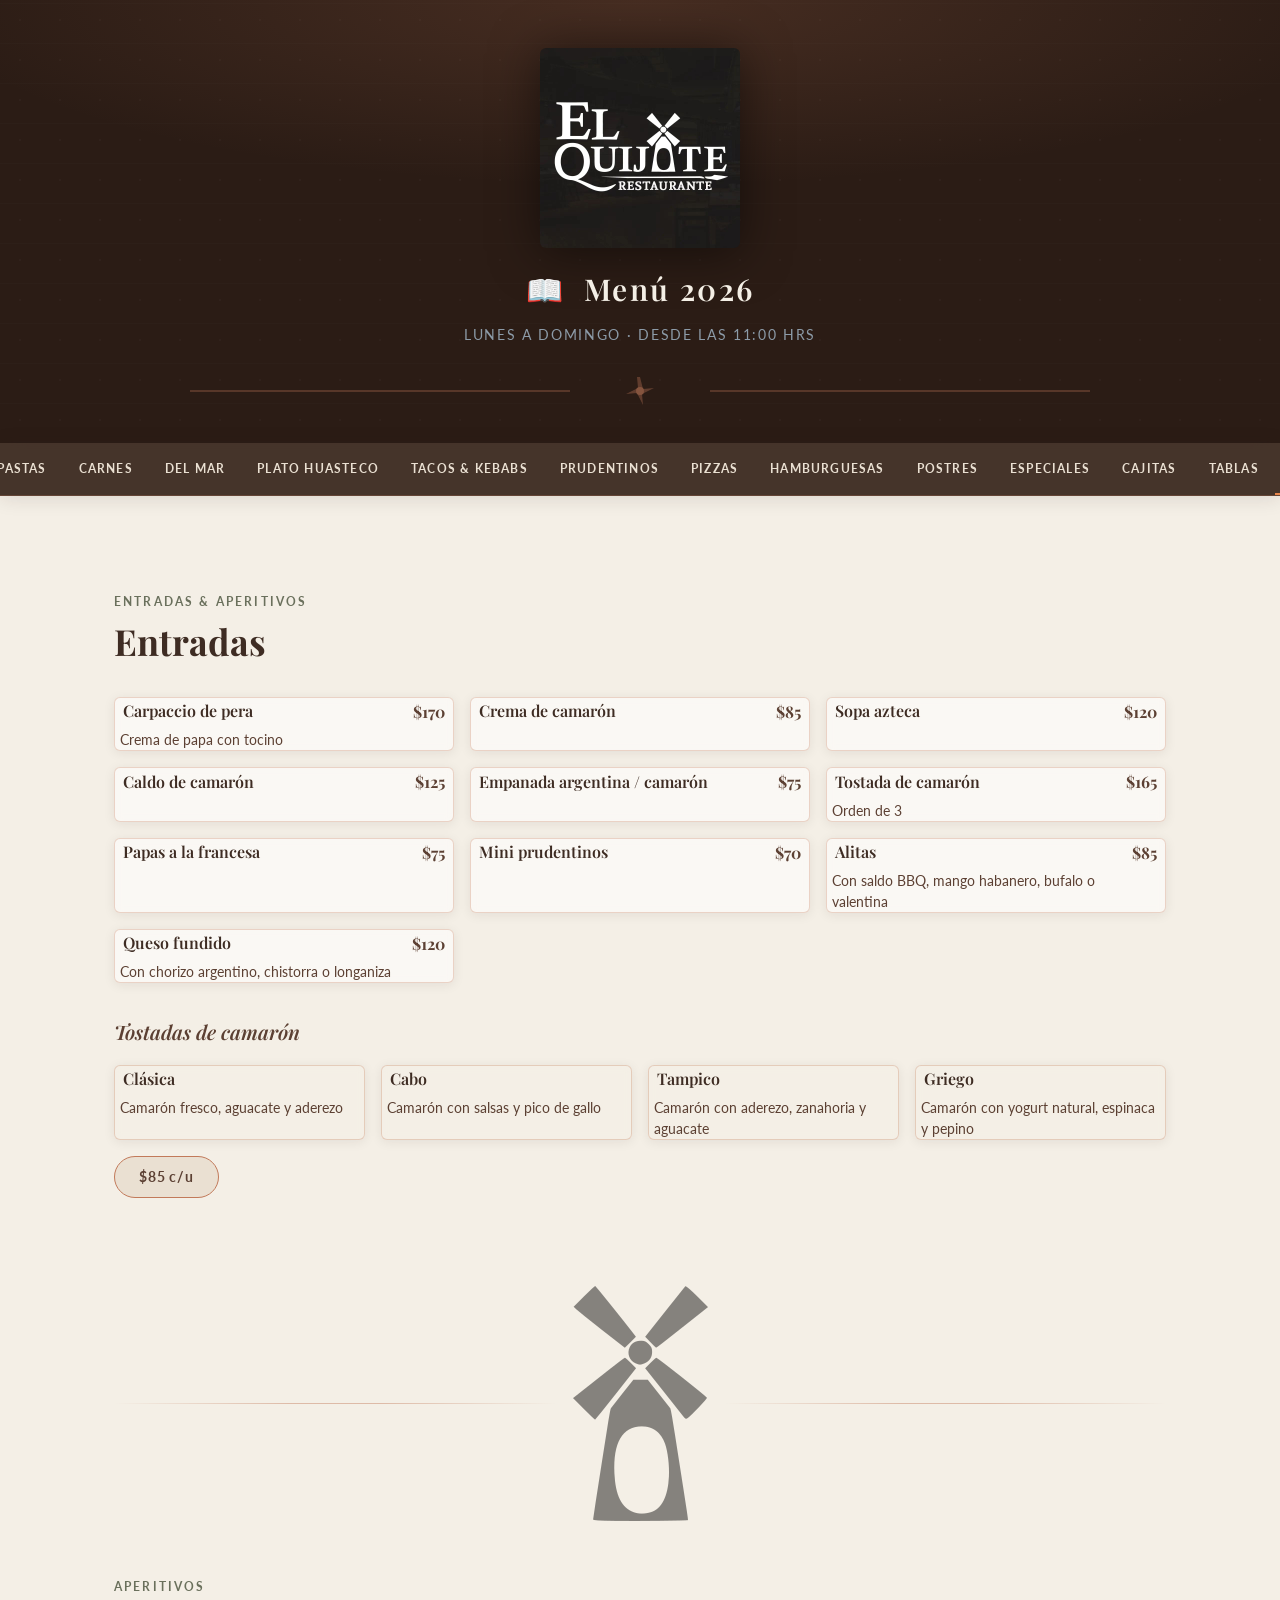
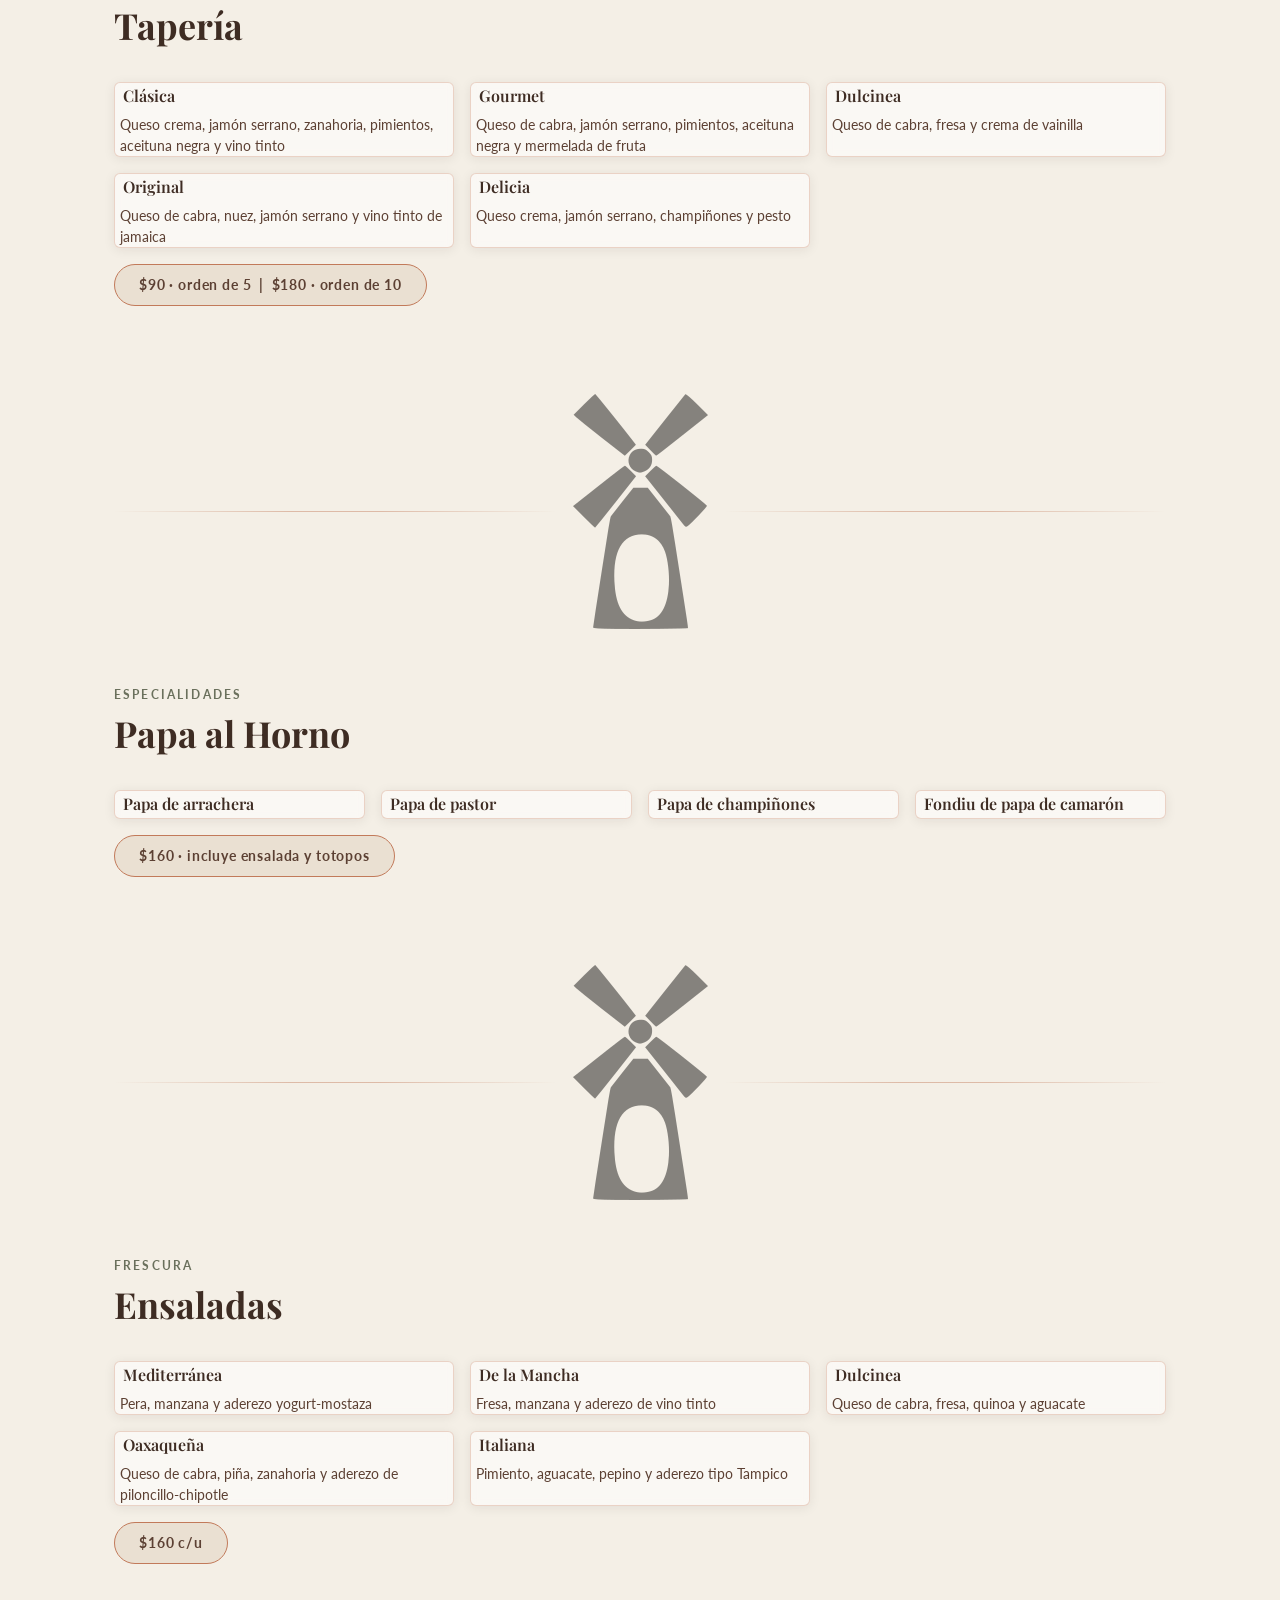
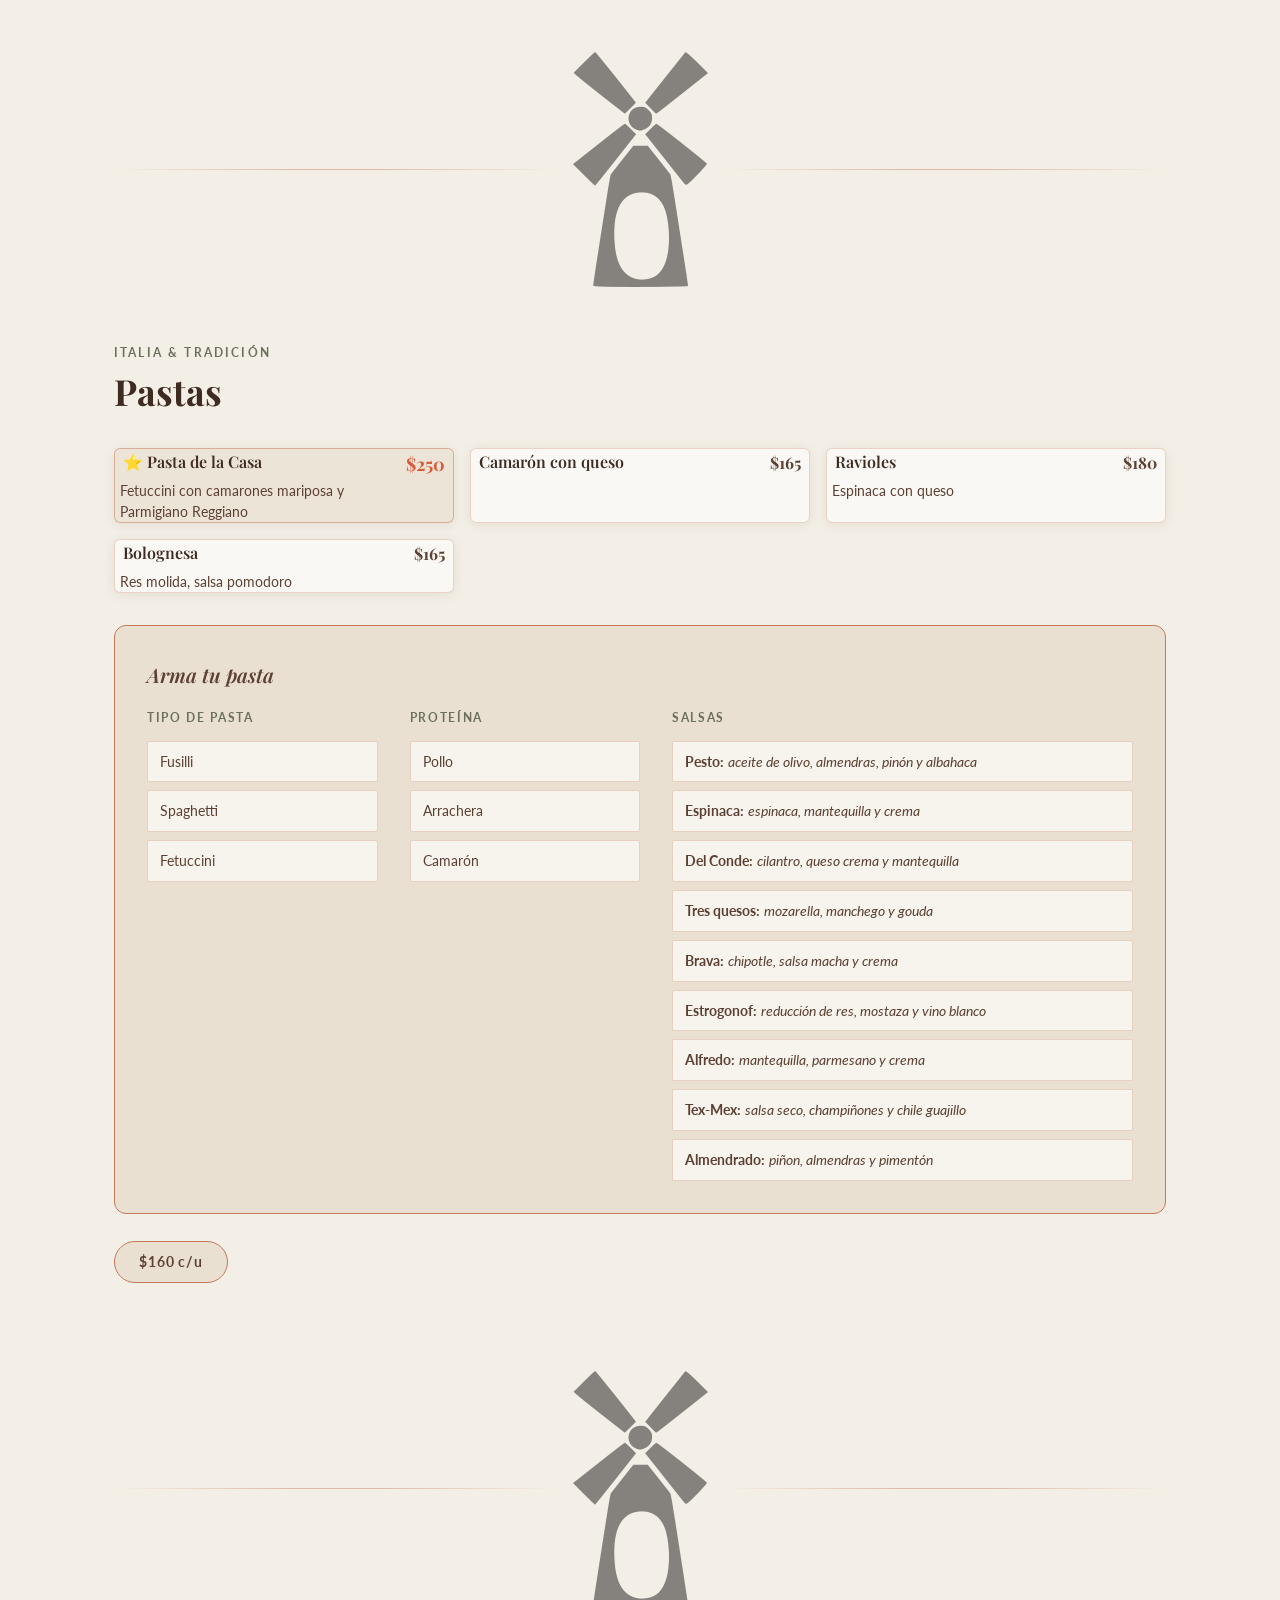
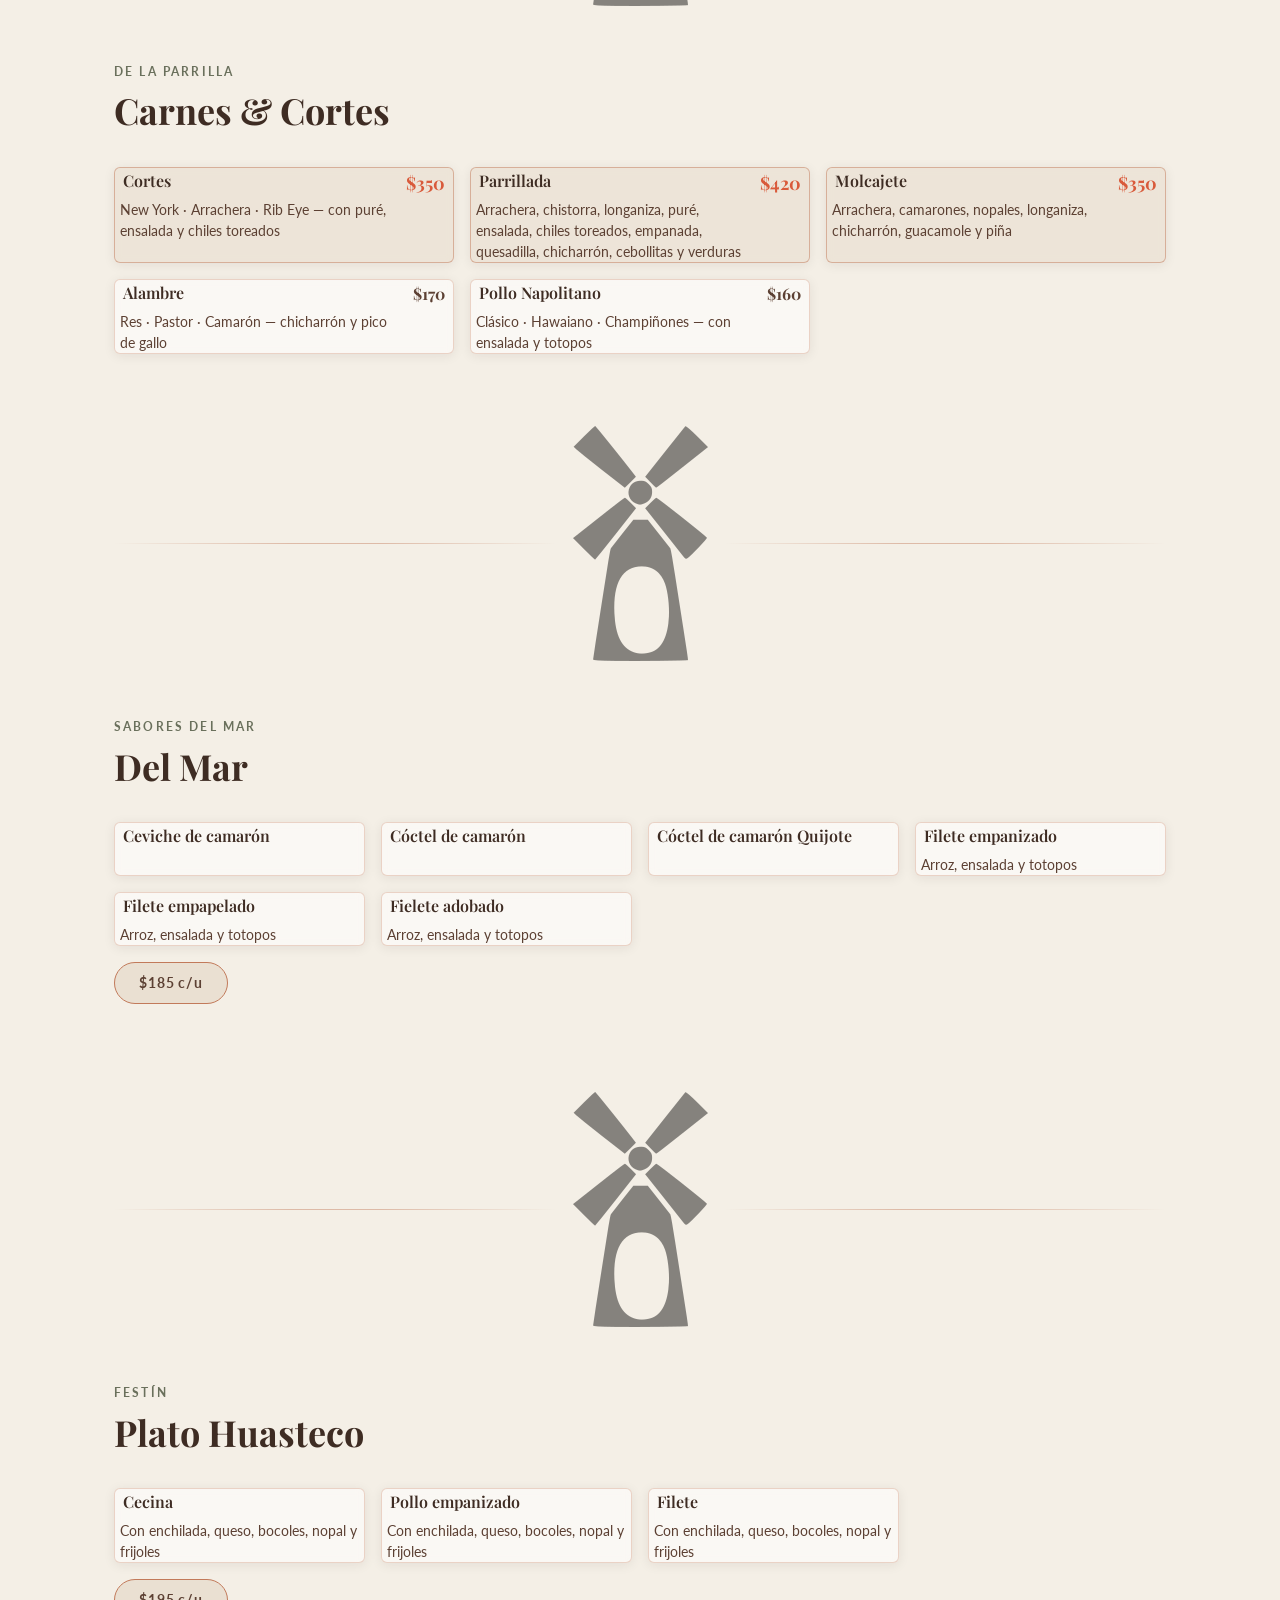
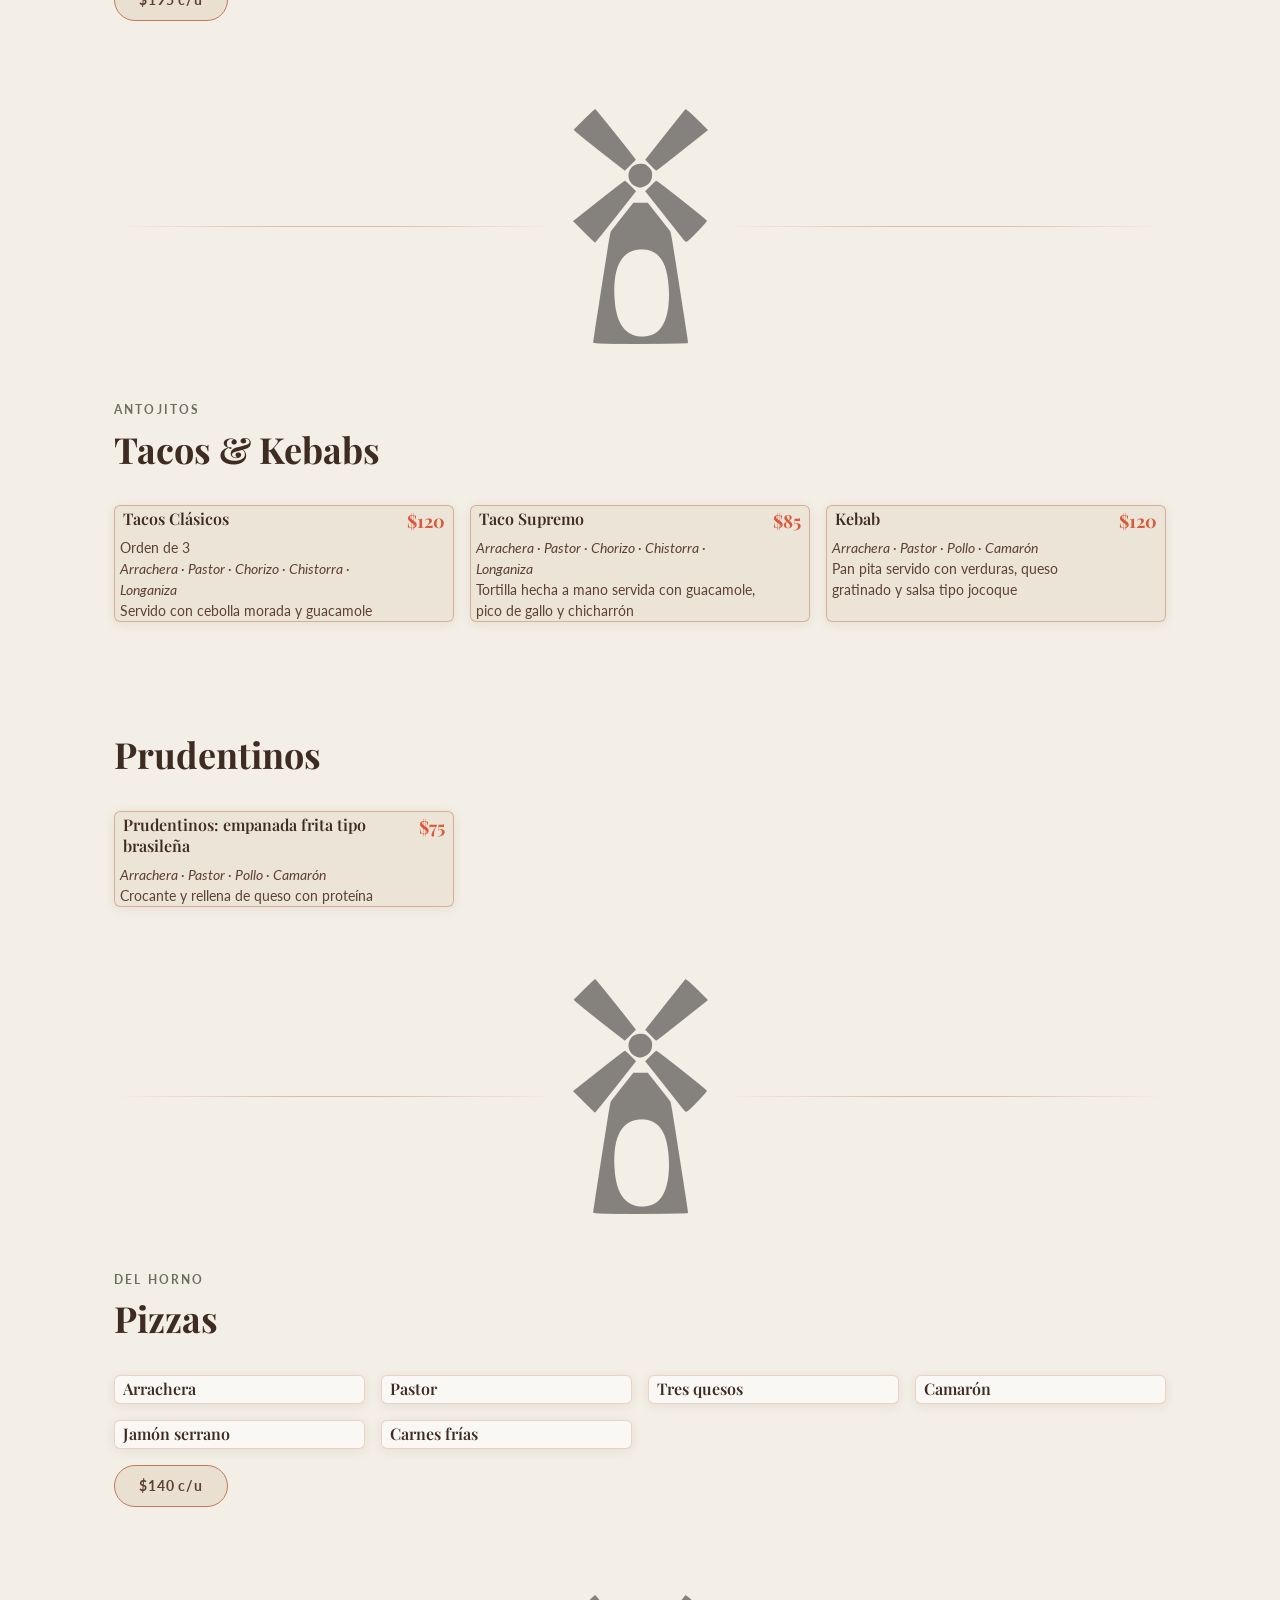
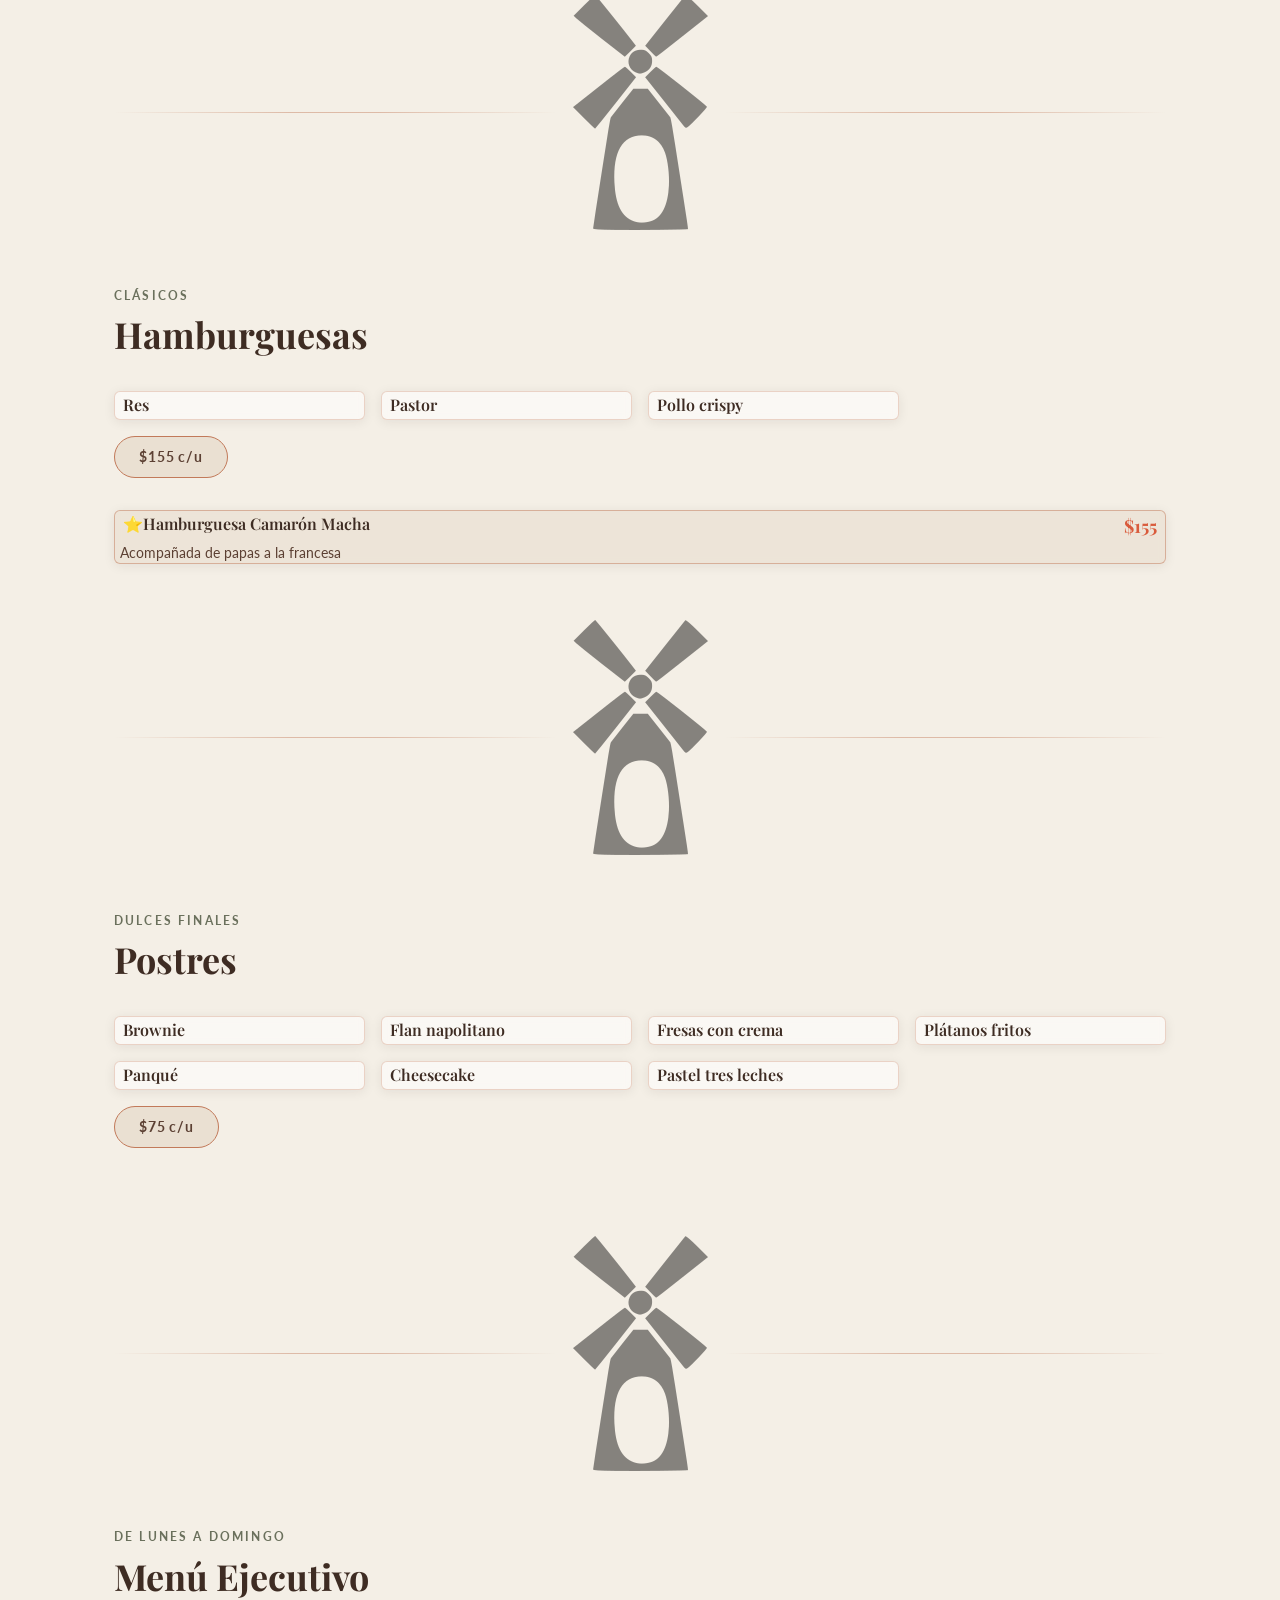
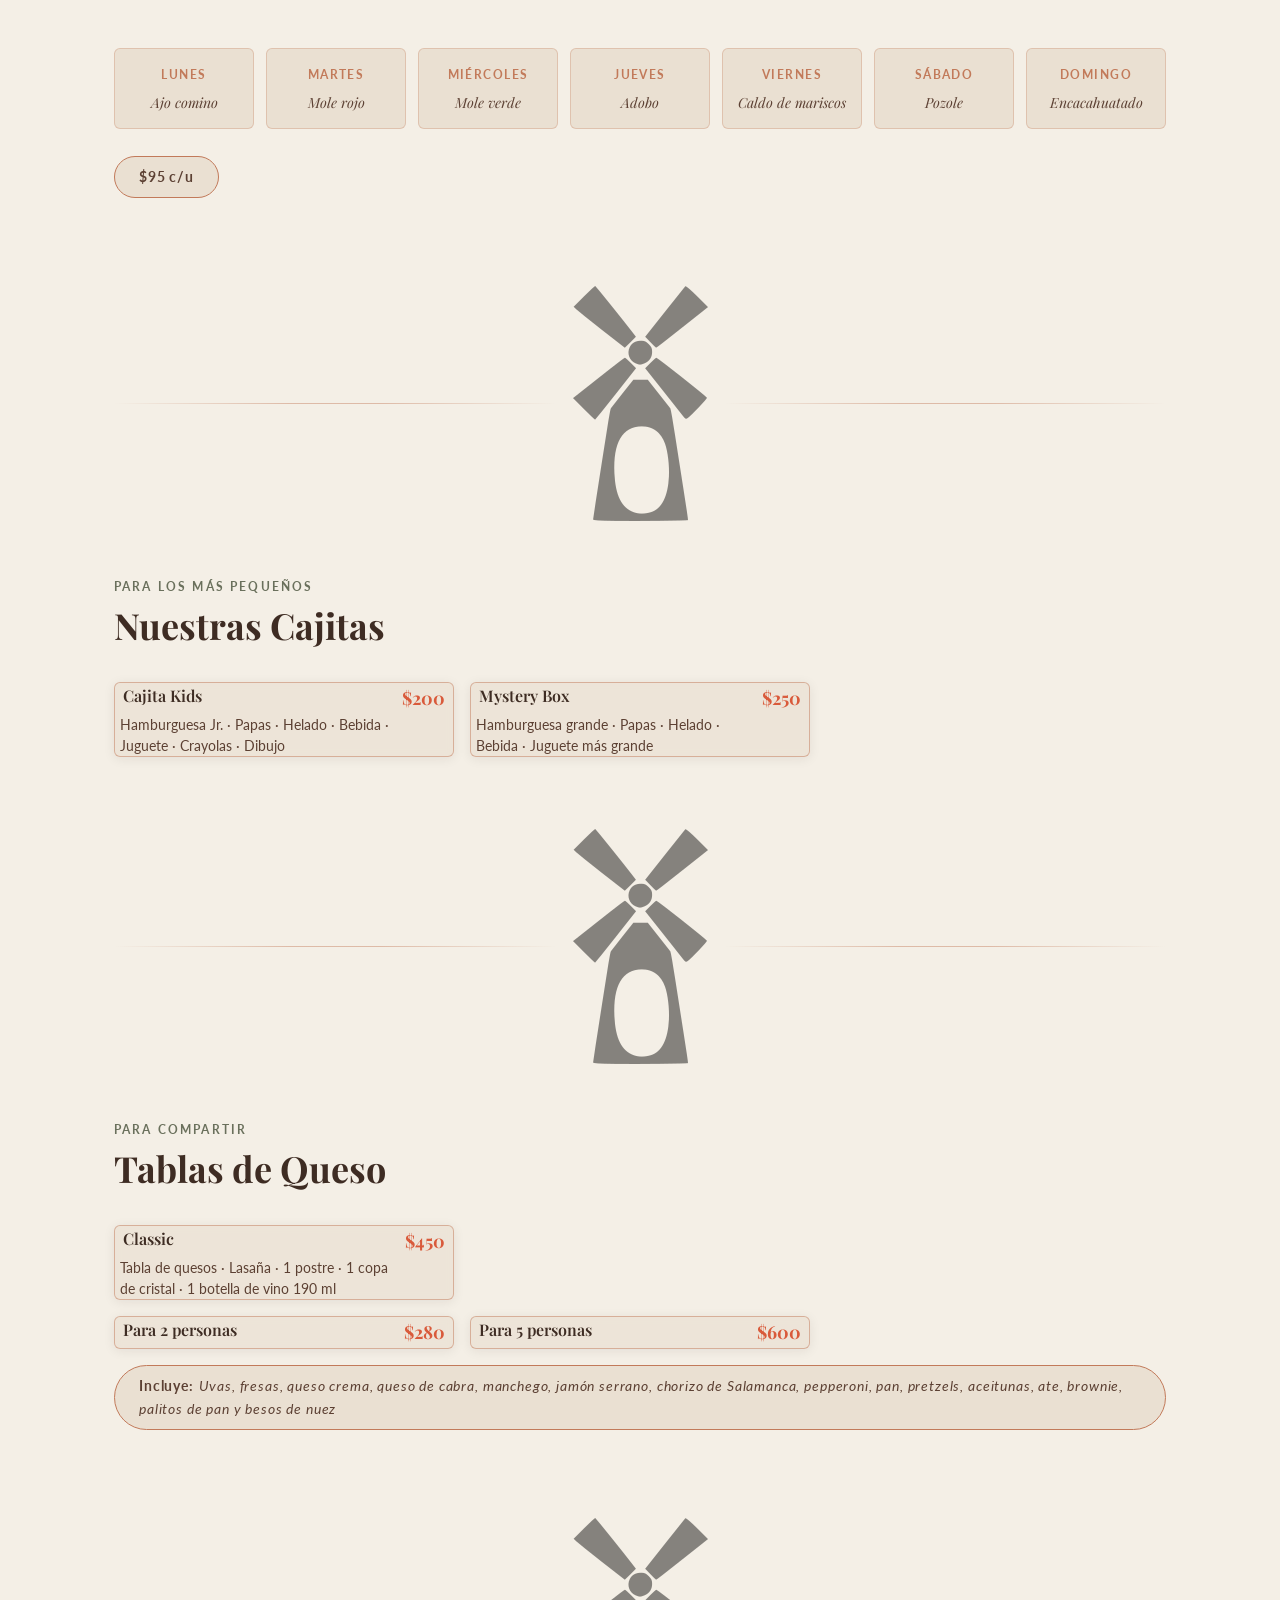
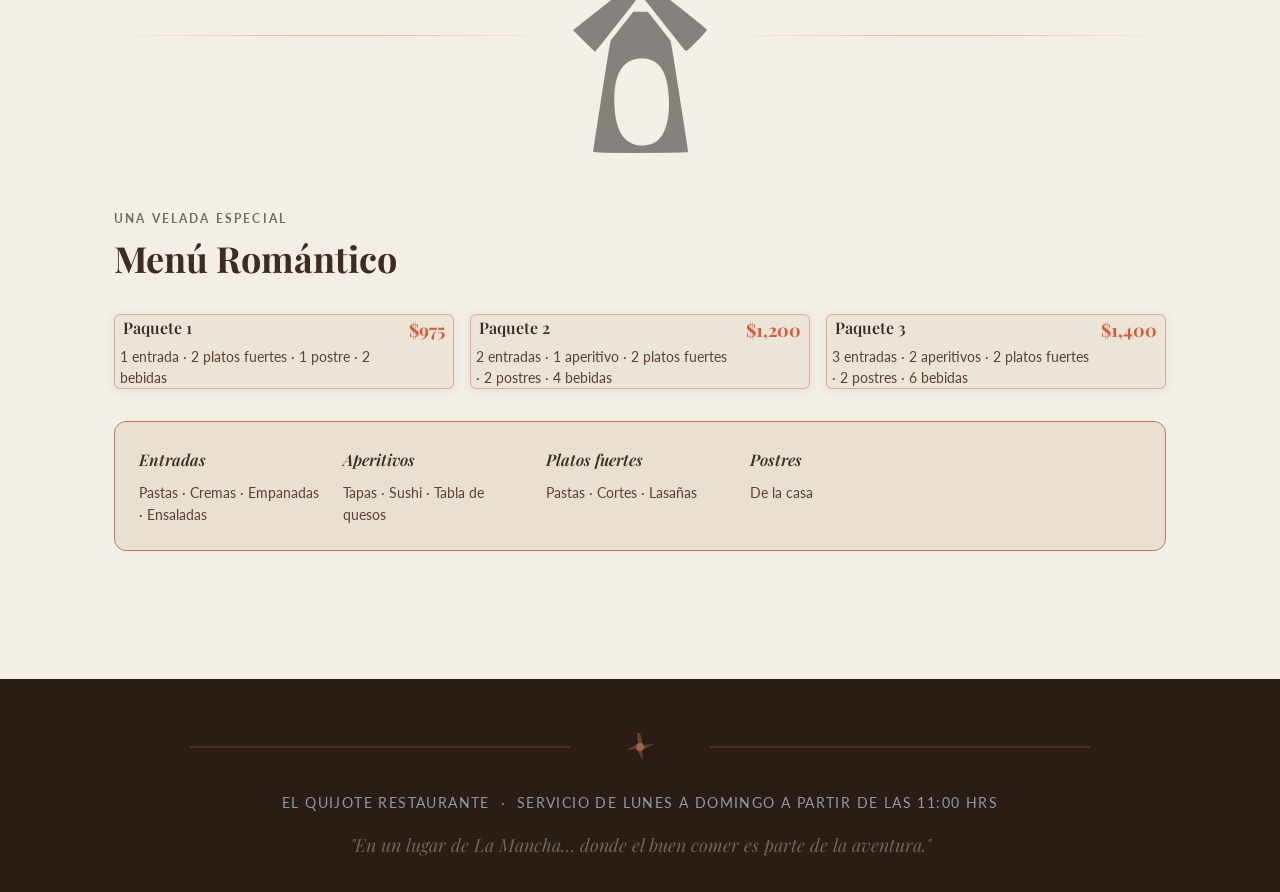
==== commit 2f6031d5: "Design index.html correction The formatting was standardized throughout the menu, emojis were remove" ====
--- a/index.html
+++ b/index.html
@@ -63,9 +63,9 @@
 
     <!-- ── ENTRADAS ── -->
     <section class="menu-section reveal" id="entradas">
-      <div class="section-eyebrow">🌾 Entradas &amp; Aperitivos</div>
+      <div class="section-eyebrow">Entradas &amp; Aperitivos</div>
       <h2 class="section-title">Entradas</h2>
-      <div class="divider-quill" aria-hidden="true">✦</div>
+      <br>
 
       <div class="item-grid">
         <div class="menu-card" data-price="$170">
@@ -134,7 +134,7 @@
         </div>
       </div>
 
-      <h3 class="subsection-title">Tostadas de camarón — $85 c/u</h3>
+      <h3 class="subsection-title">Tostadas de camarón</h3>
       <div class="item-grid item-grid--sm">
         <div class="menu-card menu-card--variant" data-price="$85">
           <div class="menu-card__body">
@@ -161,16 +161,16 @@
           </div>
         </div>
       </div>
-    </section>
-
-    <div class="section-divider" aria-hidden="true"><span>⚔️</span></div>
+      <p class="price-badge">$85 c/u</p>
+    </section>
+
+    <div class="section-divider" aria-hidden="true"><img src="molino.png" alt="molino" /></div>
 
     <!-- ── TAPERÍA ── -->
     <section class="menu-section reveal" id="taperia">
-      <div class="section-eyebrow">🍷 Aperitivos</div>
+      <div class="section-eyebrow">Aperitivos</div>
       <h2 class="section-title">Tapería</h2>
-      <div class="divider-quill" aria-hidden="true">✦</div>
-      
+      <br>
 
       <div class="item-grid">
         <div class="menu-card">
@@ -207,14 +207,13 @@
       <p class="price-badge">$90 · orden de 5 &nbsp;|&nbsp; $180 · orden de 10</p>
     </section>
 
-    <div class="section-divider" aria-hidden="true"><span>📜</span></div>
+    <div class="section-divider" aria-hidden="true"><img src="molino.png" alt="molino" /></div>
 
     <!-- ── PAPA AL HORNO ── -->
     <section class="menu-section reveal" id="papas">
-      <div class="section-eyebrow">🥔 Especialidades</div>
+      <div class="section-eyebrow">Especialidades</div>
       <h2 class="section-title">Papa al Horno</h2>
-      <div class="divider-quill" aria-hidden="true">✦</div>
-      
+      <br>
 
       <div class="item-grid item-grid--sm">
         <div class="menu-card"><div class="menu-card__body"><span class="menu-card__name">Papa de arrachera</span></div></div>
@@ -226,13 +225,13 @@
       <p class="price-badge">$160 · incluye ensalada y totopos</p>
     </section>
 
-    <div class="section-divider" aria-hidden="true"><span>🌿</span></div>
+    <div class="section-divider" aria-hidden="true"><img src="molino.png" alt="molino" /></div>
 
     <!-- ── ENSALADAS ── -->
     <section class="menu-section reveal" id="ensaladas">
-      <div class="section-eyebrow">🥗 Frescura</div>
+      <div class="section-eyebrow">Frescura</div>
       <h2 class="section-title">Ensaladas</h2>
-      <div class="divider-quill" aria-hidden="true">✦</div>
+      <br>
 
       <div class="item-grid">
         <div class="menu-card">
@@ -266,21 +265,21 @@
           </div>
         </div>
       </div>
-      <p class="price-badge">$160</p>
-    </section>
-
-    <div class="section-divider" aria-hidden="true"><span>⚔️</span></div>
+      <p class="price-badge">$160 c/u</p>
+    </section>
+
+    <div class="section-divider" aria-hidden="true"><img src="molino.png" alt="molino" /></div>
 
     <!-- ── PASTAS ── -->
     <section class="menu-section reveal" id="pastas">
-      <div class="section-eyebrow">🍝 Italia &amp; Tradición</div>
+      <div class="section-eyebrow">Italia &amp; Tradición</div>
       <h2 class="section-title">Pastas</h2>
-      <div class="divider-quill" aria-hidden="true">✦</div>
-
-      <div class="item-grid">
-        <div class="menu-card menu-card--featured">
-          <div class="menu-card__body">
-            <span class="menu-card__name">Pasta de la Casa ⭐</span>
+      <br>
+
+      <div class="item-grid">
+        <div class="menu-card menu-card--featured">
+          <div class="menu-card__body">
+            <span class="menu-card__name">⭐ Pasta de la Casa</span>
             <span class="menu-card__desc">Fetuccini con camarones mariposa y Parmigiano Reggiano</span>
           </div>
           <span class="menu-card__price menu-card__price--highlight">$250</span>
@@ -328,16 +327,16 @@
         </div>
       </div>
       <br>
-      <p class="price-badge">$160</p>
-    </section>
-
-    <div class="section-divider" aria-hidden="true"><span>🗡️</span></div>
+      <p class="price-badge">$160 c/u</p>
+    </section>
+
+    <div class="section-divider" aria-hidden="true"><img src="molino.png" alt="molino" /></div>
 
     <!-- ── CARNES ── -->
     <section class="menu-section reveal" id="carnes">
-      <div class="section-eyebrow">🔥 De la Parrilla</div>
+      <div class="section-eyebrow">De la Parrilla</div>
       <h2 class="section-title">Carnes &amp; Cortes</h2>
-      <div class="divider-quill" aria-hidden="true">✦</div>
+      <br>
 
       <div class="item-grid">
         <div class="menu-card menu-card--featured">
@@ -366,15 +365,13 @@
       </div>
     </section>
 
-    <div class="section-divider" aria-hidden="true"><span>🐚</span></div>
+    <div class="section-divider" aria-hidden="true"><img src="molino.png" alt="molino" /></div>
 
     <!-- ── DEL MAR ── -->
     <section class="menu-section reveal" id="mar">
-      <div class="section-eyebrow">🌊 Sabores del Mar</div>
+      <div class="section-eyebrow">Sabores del Mar</div>
       <h2 class="section-title">Del Mar</h2>
-      <div class="divider-quill" aria-hidden="true">✦</div>
-
-      <h3 class="subsection-title">Mariscos</h3>
+      <br>
       <div class="item-grid item-grid--sm">
         <div class="menu-card">
           <div class="menu-card__body">
@@ -391,37 +388,35 @@
             <span class="menu-card__name">Cóctel de camarón Quijote</span>
           </div>
         </div>
-      </div>
-
-      <h3 class="subsection-title">Filetes</h3>
-      <div class="item-grid item-grid--sm">
-        <div class="menu-card">
-          <div class="menu-card__body">
-            <span class="menu-card__name">Empanizado</span>
+        <div class="menu-card">
+          <div class="menu-card__body">
+            <span class="menu-card__name">Filete empanizado</span>
             <span class="menu-card__desc">Arroz, ensalada y totopos</span>
           </div>
         </div>
         <div class="menu-card">
           <div class="menu-card__body">
-            <span class="menu-card__name">Empapelado</span>
+            <span class="menu-card__name">Filete empapelado</span>
             <span class="menu-card__desc">Arroz, ensalada y totopos</span>
           </div>
         </div>
         <div class="menu-card">
           <div class="menu-card__body">
-            <span class="menu-card__name">Adobado</span>
+            <span class="menu-card__name">Fielete adobado</span>
             <span class="menu-card__desc">Arroz, ensalada y totopos</span>
           </div>
         </div>
       </div>
-      <p class="price-badge">$185</p>
-    </section>
+      <p class="price-badge">$185 c/u</p>
+    </section>
+    
+    <div class="section-divider" aria-hidden="true"><img src="molino.png" alt="molino" /></div>
     
     <section class="menu-section reveal" id="plato_huasteco">
-    <div class="section-divider" aria-hidden="true"><span>🔎</span></div>
-      <div class="section-eyebrow">🍖 Festín</div>
+    
+      <div class="section-eyebrow">Festín</div>
       <h2 class="section-title">Plato Huasteco</h2>
-      <div class="divider-quill" aria-hidden="true">✦</div>
+      <br>
       
       <div class="item-grid item-grid--sm">
         <div class="menu-card">
@@ -443,36 +438,37 @@
           </div>
         </div>
       </div>
-      <p class="price-badge">$195</p>
+      <p class="price-badge">$195 c/u</p>
     </section>
     
-    <div class="section-divider" aria-hidden="true"><span>📖</span></div>
+    <div class="section-divider" aria-hidden="true"><img src="molino.png" alt="molino" /></div>
 
     <!-- ── TACOS & KEBABS ── -->
     <section class="menu-section reveal" id="tacos">
-      <div class="section-eyebrow">🌮 Antojitos</div>
+      <div class="section-eyebrow">Antojitos</div>
       <h2 class="section-title">Tacos &amp; Kebabs</h2>
-      <div class="divider-quill" aria-hidden="true">✦</div>
-
-      <div class="item-grid">
-        <div class="menu-card menu-card--featured">
-          <div class="menu-card__body">
-            <span class="menu-card__name">Taco Clásico</span>
-            <span class="menu-card__desc">Orden de 3 · cebolla morada y guacamole<br><em>Arrachera · Pastor · Chorizo · Chistorra · Longaniza</em></span>
+      <br>
+      <!--<div class="divider-quill" aria-hidden="true">✦</div>-->
+
+      <div class="item-grid">
+        <div class="menu-card menu-card--featured">
+          <div class="menu-card__body">
+            <span class="menu-card__name">Tacos Clásicos</span>
+            <span class="menu-card__desc">Orden de 3<br><em>Arrachera · Pastor · Chorizo · Chistorra · Longaniza</em><br>Servido con cebolla morada y guacamole</span>
           </div>
           <span class="menu-card__price menu-card__price--highlight">$120</span>
         </div>
         <div class="menu-card menu-card--featured">
           <div class="menu-card__body">
             <span class="menu-card__name">Taco Supremo</span>
-            <span class="menu-card__desc">Tortilla hecha a mano · guacamole · pico de gallo · chicharrón<br><em>Arrachera · Pastor · Chorizo · Chistorra · Longaniza</em></span>
+            <span class="menu-card__desc"><em>Arrachera · Pastor · Chorizo · Chistorra · Longaniza</em><br>Tortilla hecha a mano servida con guacamole, pico de gallo y chicharrón</span>
           </div>
           <span class="menu-card__price menu-card__price--highlight">$85</span>
         </div>
         <div class="menu-card menu-card--featured">
           <div class="menu-card__body">
             <span class="menu-card__name">Kebab</span>
-            <span class="menu-card__desc">Pan pita · verduras · queso gratinado · salsa tipo jocoque<br><em>Arrachera · Pastor · Pollo · Camarón</em></span>
+            <span class="menu-card__desc"><em>Arrachera · Pastor · Pollo · Camarón</em><br>Pan pita servido con verduras, queso gratinado y salsa tipo jocoque</span>
           </div>
           <span class="menu-card__price menu-card__price--highlight">$120</span>
         </div>
@@ -480,25 +476,25 @@
     </section>
     <section class="menu-section reveal" id="prudentinos">
       <h2 class="section-title">Prudentinos</h2>
-      <div class="divider-quill" aria-hidden="true">✦</div>
-      <div class="item-grid">
-        <div class="menu-card">
-          <div class="menu-card__body">
-            <span class="menu-card__name">*<i>Prudentinos:</i> empanada tipo brasileña, </span>
-            <span class="menu-card__desc">Crocante y rellena de queso con proteína: arrachera, pastor, chorizo, chistorra o longaniza</span>
-          </div>
-          <span class="menu-card__price">$75</span>
-        </div>
-      </div>
-    </section>
-
-    <div class="section-divider" aria-hidden="true"><span>🍕</span></div>
+      <br>
+      <div class="item-grid">
+        <div class="menu-card menu-card--featured">
+          <div class="menu-card__body">
+            <span class="menu-card__name">Prudentinos: empanada frita tipo brasileña </span>
+            <span class="menu-card__desc"><em>Arrachera · Pastor · Pollo · Camarón</em><br>Crocante y rellena de queso con proteína</span>
+          </div>
+          <span class="menu-card__price menu-card__price--highlight">$75</span>
+        </div>
+      </div>
+    </section>
+
+    <div class="section-divider" aria-hidden="true"><img src="molino.png" alt="molino" /></div>
 
     <!-- ── PIZZAS ── -->
     <section class="menu-section reveal" id="pizzas">
-      <div class="section-eyebrow">🍕 Del Horno</div>
+      <div class="section-eyebrow">Del Horno</div>
       <h2 class="section-title">Pizzas</h2>
-      <div class="divider-quill" aria-hidden="true">✦</div>
+      <br>
       <div class="item-grid item-grid--sm">
         <div class="menu-card"><div class="menu-card__body"><span class="menu-card__name">Arrachera</span></div></div>
         <div class="menu-card"><div class="menu-card__body"><span class="menu-card__name">Pastor</span></div></div>
@@ -507,39 +503,39 @@
         <div class="menu-card"><div class="menu-card__body"><span class="menu-card__name">Jamón serrano</span></div></div>
         <div class="menu-card"><div class="menu-card__body"><span class="menu-card__name">Carnes frías</span></div></div>
       </div>
-      <p class="price-badge">$140</p>
-    </section>
-
-    <div class="section-divider" aria-hidden="true"><span>🍔</span></div>
+      <p class="price-badge">$140 c/u</p>
+    </section>
+
+    <div class="section-divider" aria-hidden="true"><img src="molino.png" alt="molino" /></div>
 
     <!-- ── HAMBURGUESAS ── -->
     <section class="menu-section reveal" id="burgers">
-      <div class="section-eyebrow">🍔 Clásicos</div>
+      <div class="section-eyebrow">Clásicos</div>
       <h2 class="section-title">Hamburguesas</h2>
-      <div class="divider-quill" aria-hidden="true">✦</div>
+      <br>
 
       <div class="item-grid item-grid--sm">
         <div class="menu-card"><div class="menu-card__body"><span class="menu-card__name">Res</span></div></div>
         <div class="menu-card"><div class="menu-card__body"><span class="menu-card__name">Pastor</span></div></div>
         <div class="menu-card"><div class="menu-card__body"><span class="menu-card__name">Pollo crispy</span></div></div>
       </div>
-      <p class="price-badge">$155</p>
+      <p class="price-badge">$155 c/u</p>
       <div class="menu-card menu-card--featured">
         <div class="menu-card__body">
-          <span class="menu-card__name">Hamburguesa Camarón Macha ⭐</span>
+          <span class="menu-card__name">⭐Hamburguesa Camarón Macha</span>
           <span class="menu-card__desc">Acompañada de papas a la francesa</span>
         </div>
         <span class="menu-card__price menu-card__price--highlight">$155</span>
       </div>
     </section>
 
-    <div class="section-divider" aria-hidden="true"><span>🍮</span></div>
+    <div class="section-divider" aria-hidden="true"><img src="molino.png" alt="molino" /></div>
 
     <!-- ── POSTRES ── -->
     <section class="menu-section reveal" id="postres">
-      <div class="section-eyebrow">🍮 Dulces Finales</div>
+      <div class="section-eyebrow">Dulces Finales</div>
       <h2 class="section-title">Postres</h2>
-      <div class="divider-quill" aria-hidden="true">✦</div>
+      <br>
       
       <div class="item-grid item-grid--sm">
         <div class="menu-card"><div class="menu-card__body"><span class="menu-card__name">Brownie</span></div></div>
@@ -550,18 +546,16 @@
         <div class="menu-card"><div class="menu-card__body"><span class="menu-card__name">Cheesecake</span></div></div>
         <div class="menu-card"><div class="menu-card__body"><span class="menu-card__name">Pastel tres leches</span></div></div>
       </div>
-      <p class="price-badge">$75</p>
-    </section>
-
-    <div class="section-divider" aria-hidden="true"><span>📅</span></div>
+      <p class="price-badge">$75 c/u</p>
+    </section>
+
+    <div class="section-divider" aria-hidden="true"><img src="molino.png" alt="molino" /></div>
 
     <!-- ── ESPECIALES ── -->
     <section class="menu-section reveal" id="especiales">
-      <div class="section-eyebrow">🗓 De lunes a domingo</div>
+      <div class="section-eyebrow">De lunes a domingo</div>
       <h2 class="section-title">Menú Ejecutivo</h2>
-      <div class="divider-quill" aria-hidden="true">✦</div>
-      <p class="price-badge">$95</p>
-
+      <br>
       <div class="ejecutivo-grid">
         <div class="ejecutivo-card"><span class="day">Lunes</span><span class="dish">Ajo comino</span></div>
         <div class="ejecutivo-card"><span class="day">Martes</span><span class="dish">Mole rojo</span></div>
@@ -571,15 +565,17 @@
         <div class="ejecutivo-card"><span class="day">Sábado</span><span class="dish">Pozole</span></div>
         <div class="ejecutivo-card"><span class="day">Domingo</span><span class="dish">Encacahuatado</span></div>
       </div>
-    </section>
-
-    <div class="section-divider" aria-hidden="true"><span>🎁</span></div>
+      <br>
+      <p class="price-badge">$95 c/u</p>
+    </section>
+
+    <div class="section-divider" aria-hidden="true"><img src="molino.png" alt="molino" /></div>
 
     <!-- ── CAJITAS ── -->
     <section class="menu-section reveal" id="cajitas">
-      <div class="section-eyebrow">🎁 Para los más pequeños</div>
+      <div class="section-eyebrow">Para los más pequeños</div>
       <h2 class="section-title">Nuestras Cajitas</h2>
-      <div class="divider-quill" aria-hidden="true">✦</div>
+     <br>
 
       <div class="item-grid">
         <div class="menu-card menu-card--featured">
@@ -591,7 +587,7 @@
         </div>
         <div class="menu-card menu-card--featured">
           <div class="menu-card__body">
-            <span class="menu-card__name">Mystery Box 🎲</span>
+            <span class="menu-card__name">Mystery Box</span>
             <span class="menu-card__desc">Hamburguesa grande · Papas · Helado · Bebida · Juguete más grande</span>
           </div>
           <span class="menu-card__price menu-card__price--highlight">$250</span>
@@ -599,18 +595,18 @@
       </div>
     </section>
 
-    <div class="section-divider" aria-hidden="true"><span>🧀</span></div>
+    <div class="section-divider" aria-hidden="true"><img src="molino.png" alt="molino" /></div>
 
     <!-- ── TABLAS ── -->
     <section class="menu-section reveal" id="tablas">
-      <div class="section-eyebrow">🧀 Para compartir</div>
+      <div class="section-eyebrow">Para compartir</div>
       <h2 class="section-title">Tablas de Queso</h2>
-      <div class="divider-quill" aria-hidden="true">✦</div>
-
-      <div class="item-grid">
-        <div class="menu-card menu-card--featured">
-          <div class="menu-card__body">
-            <span class="menu-card__name">Classic ✦</span>
+      <br>
+
+      <div class="item-grid">
+        <div class="menu-card menu-card--featured">
+          <div class="menu-card__body">
+            <span class="menu-card__name">Classic</span>
             <span class="menu-card__desc">Tabla de quesos · Lasaña · 1 postre · 1 copa de cristal · 1 botella de vino 190 ml</span>
           </div>
           <span class="menu-card__price menu-card__price--highlight">$450</span>
@@ -634,13 +630,13 @@
       <p class="composition-badge"><b>Incluye:</b> <i>Uvas, fresas, queso crema, queso de cabra, manchego, jamón serrano, chorizo de Salamanca, pepperoni, pan, pretzels, aceitunas, ate, brownie, palitos de pan y besos de nuez</i></p>
     </section>
 
-    <div class="section-divider" aria-hidden="true"><span>💝</span></div>
+    <div class="section-divider" aria-hidden="true"><img src="molino.png" alt="molino" /></div>
 
     <!-- ── ROMÁNTICO ── -->
     <section class="menu-section reveal" id="romantico">
-      <div class="section-eyebrow">💝 Una velada especial</div>
+      <div class="section-eyebrow">Una velada especial</div>
       <h2 class="section-title">Menú Romántico</h2>
-      <div class="divider-quill" aria-hidden="true">✦</div>
+      <br>
 
       <div class="item-grid">
         <div class="menu-card menu-card--featured">
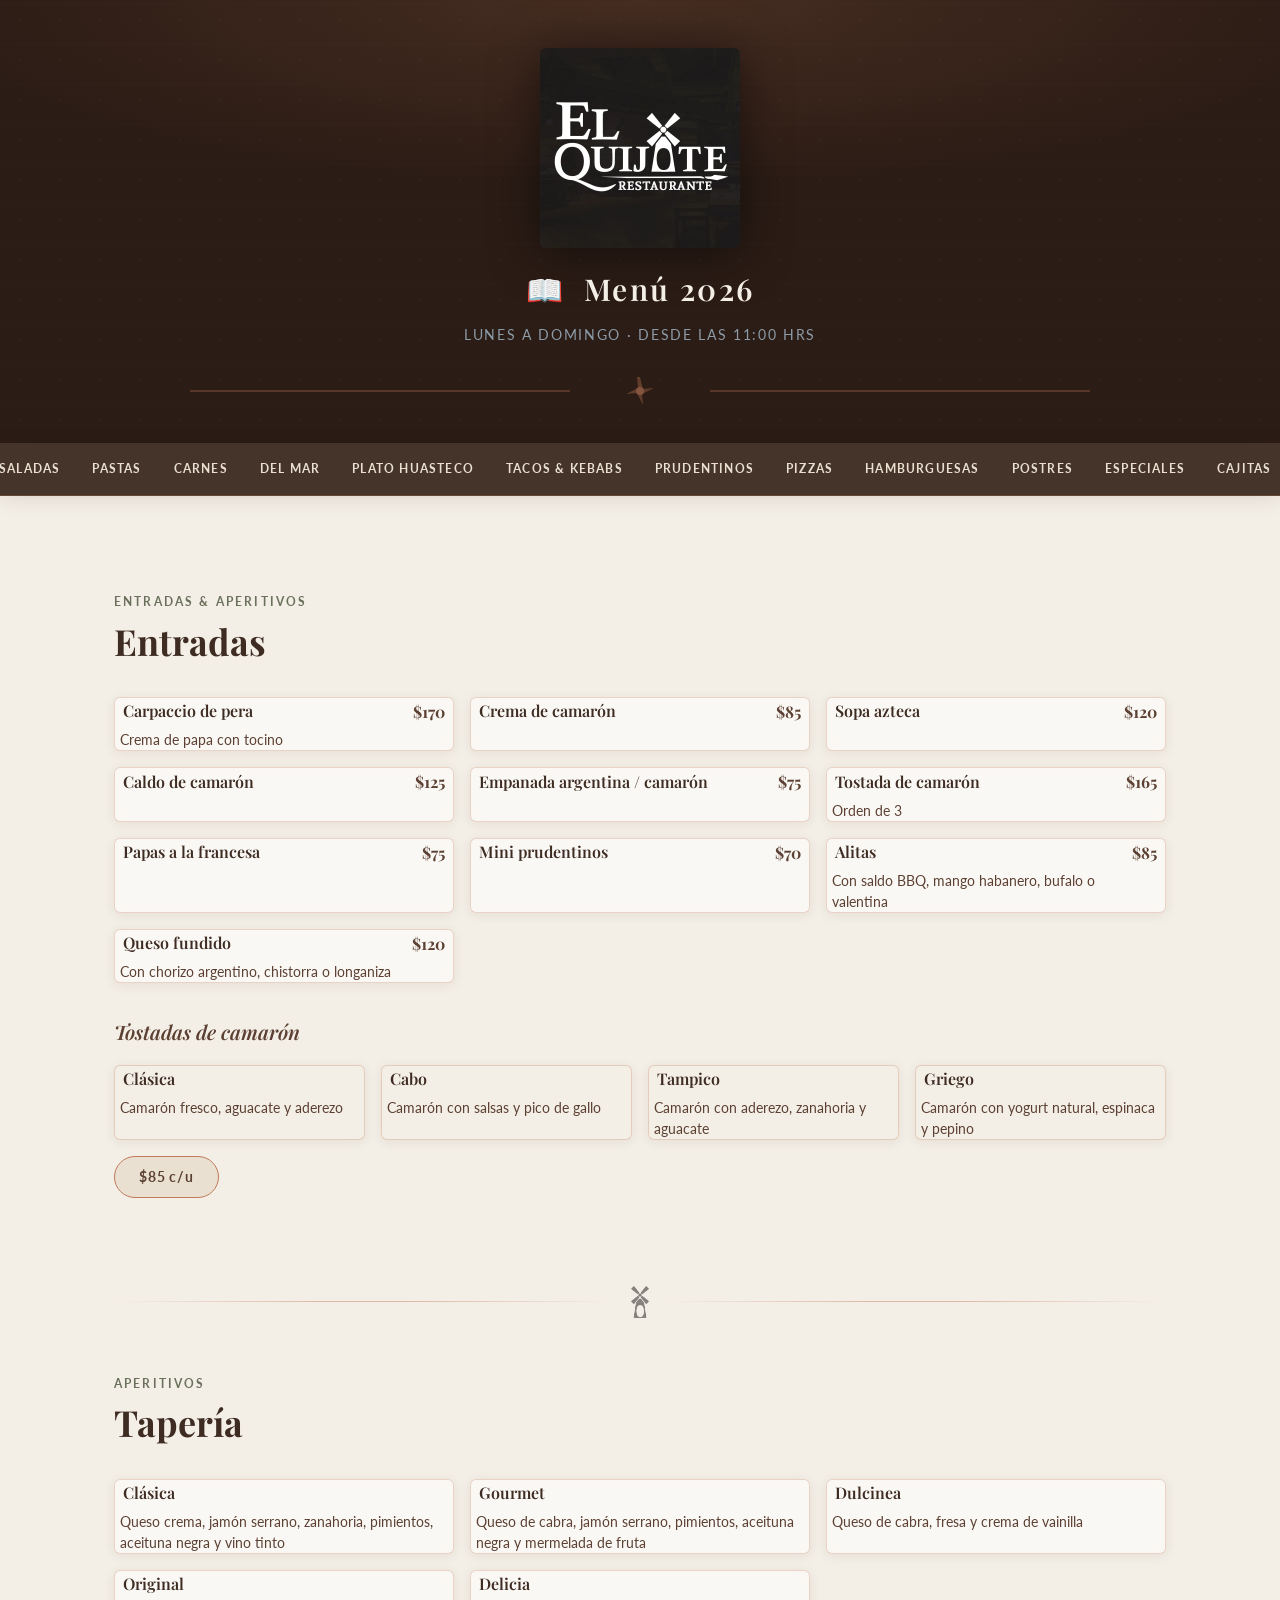
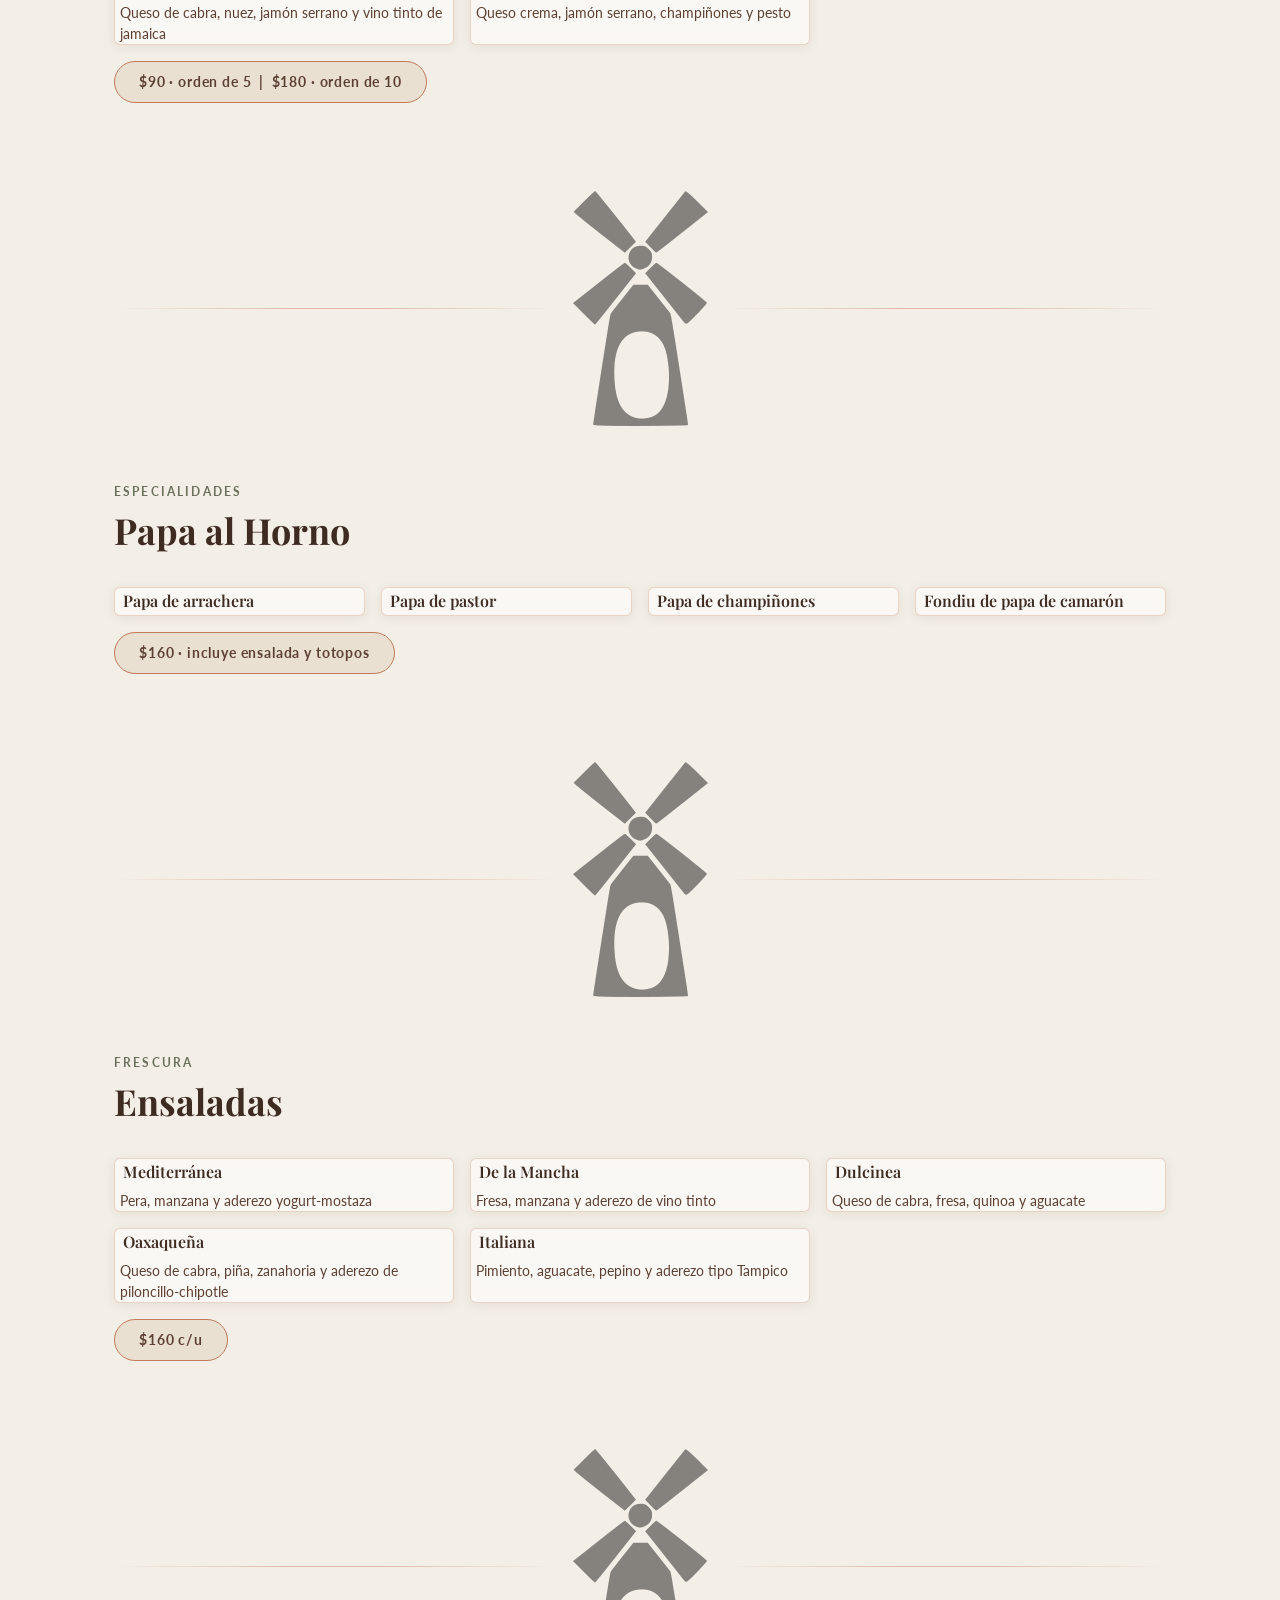
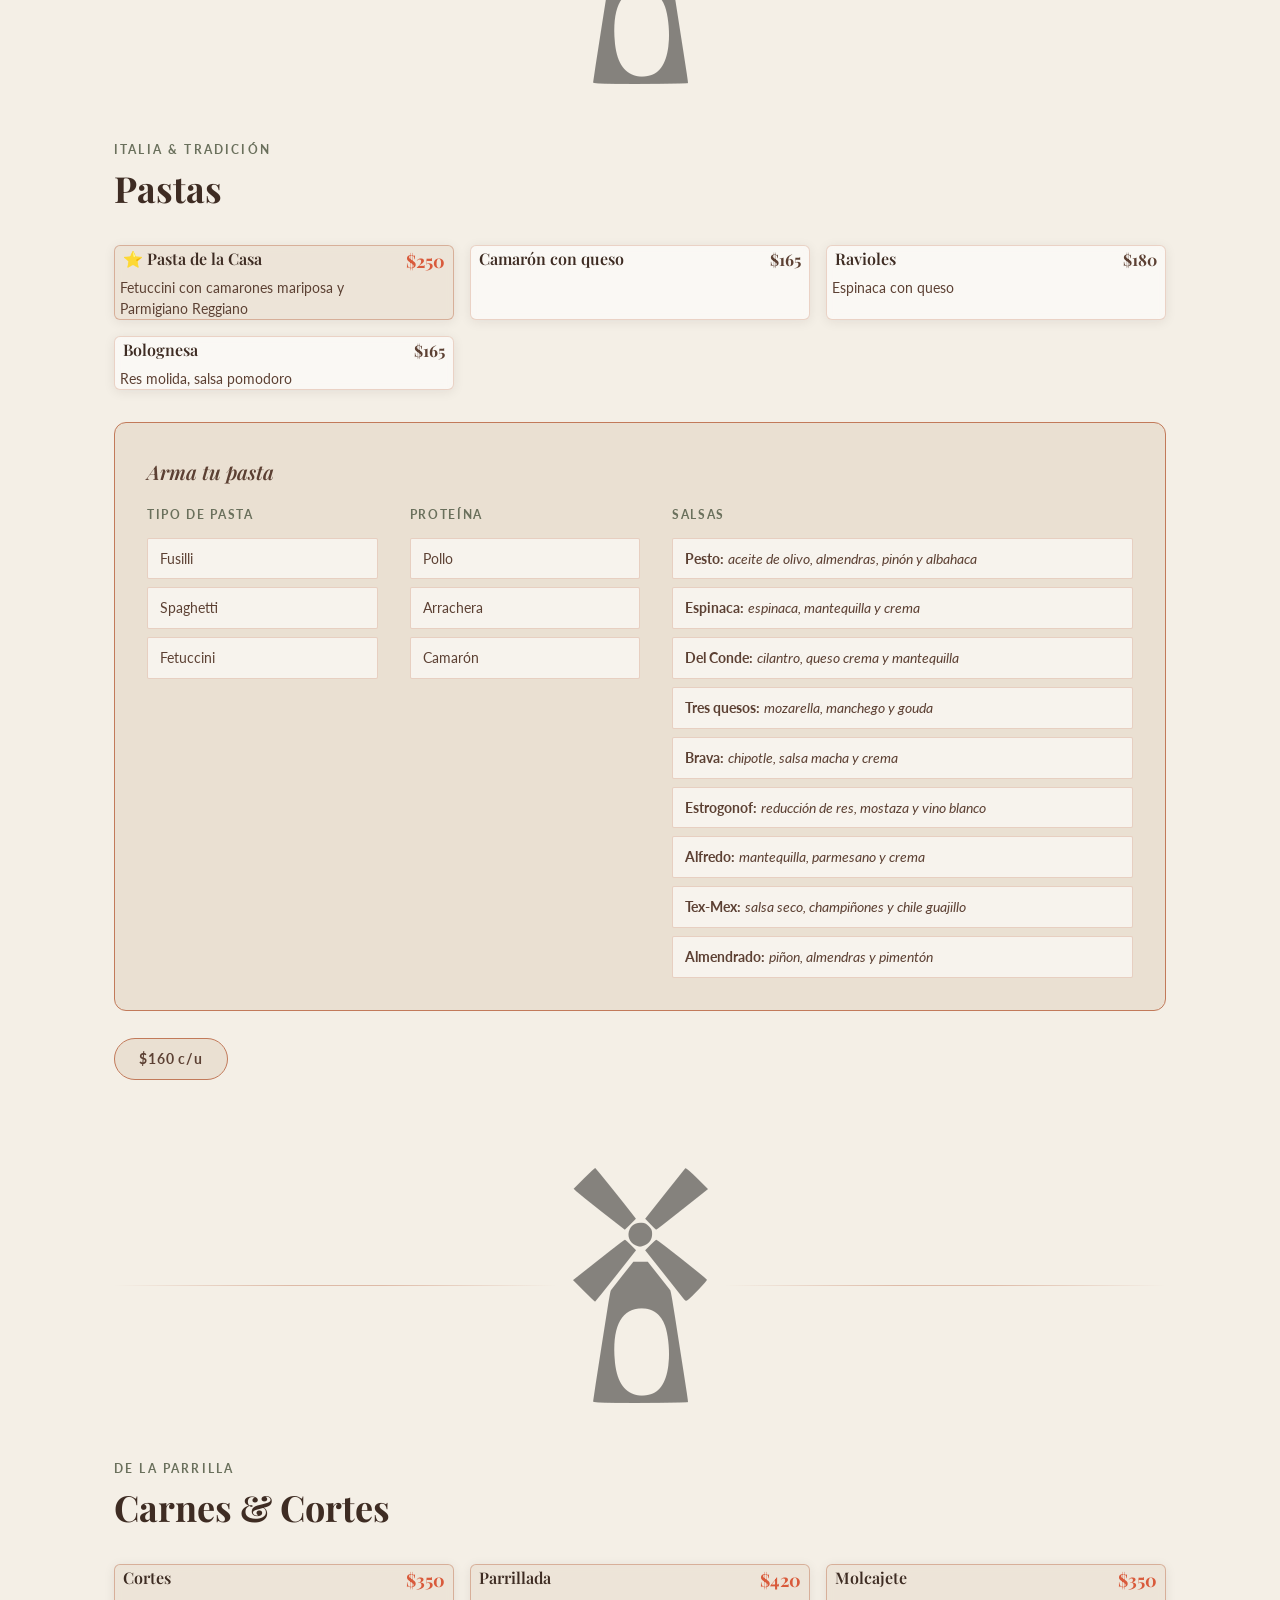
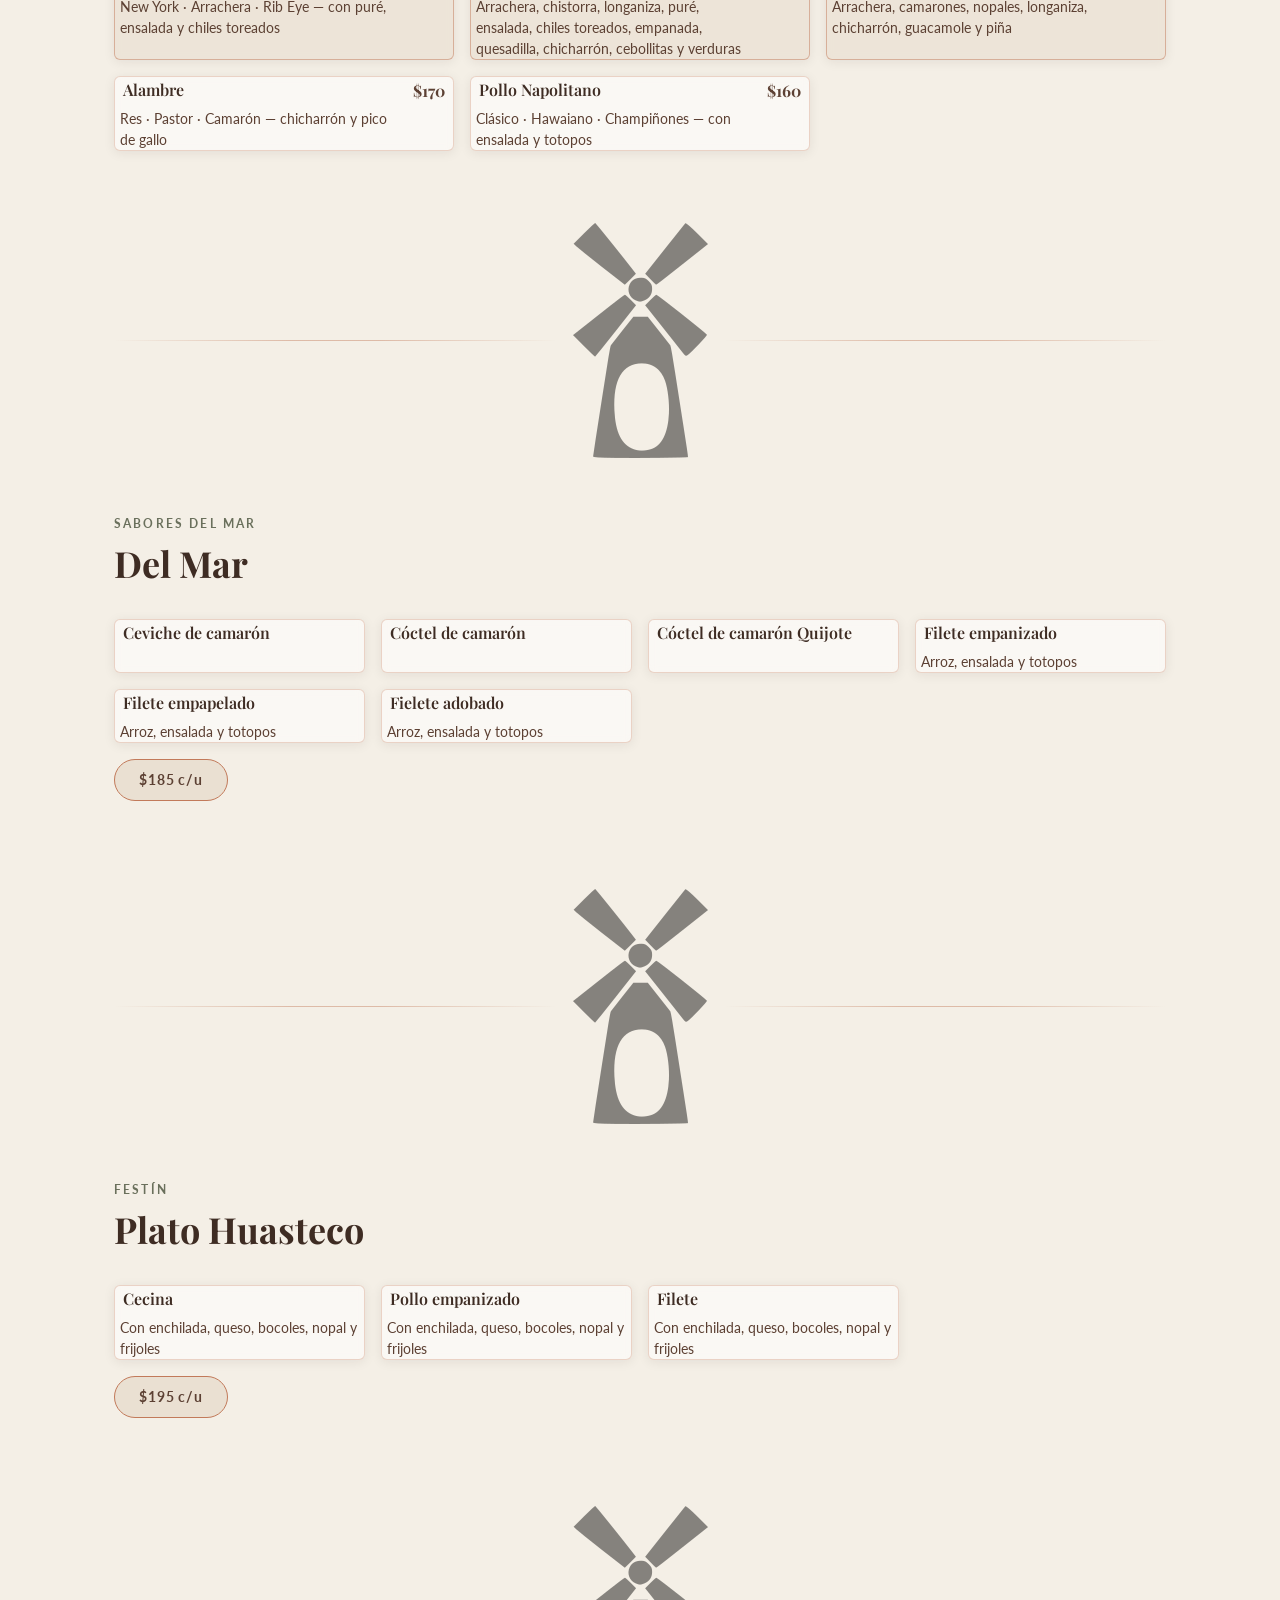
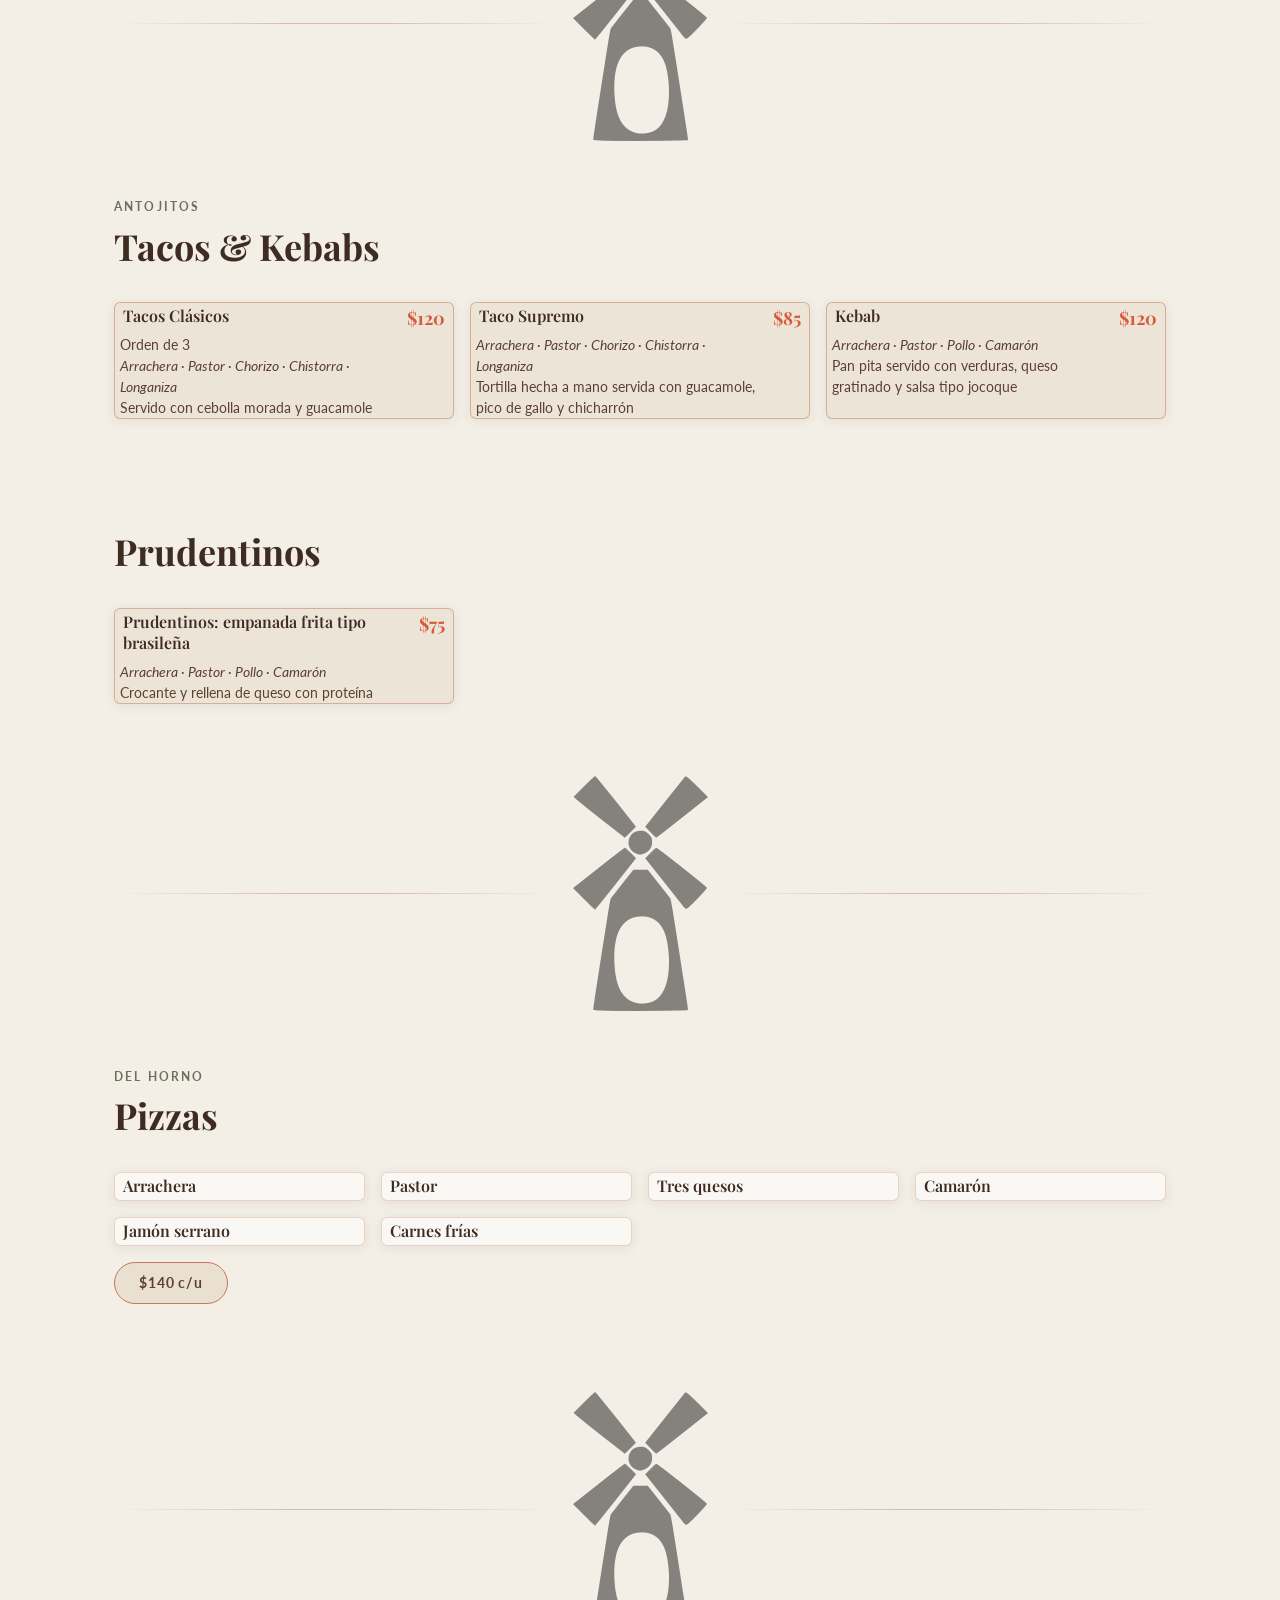
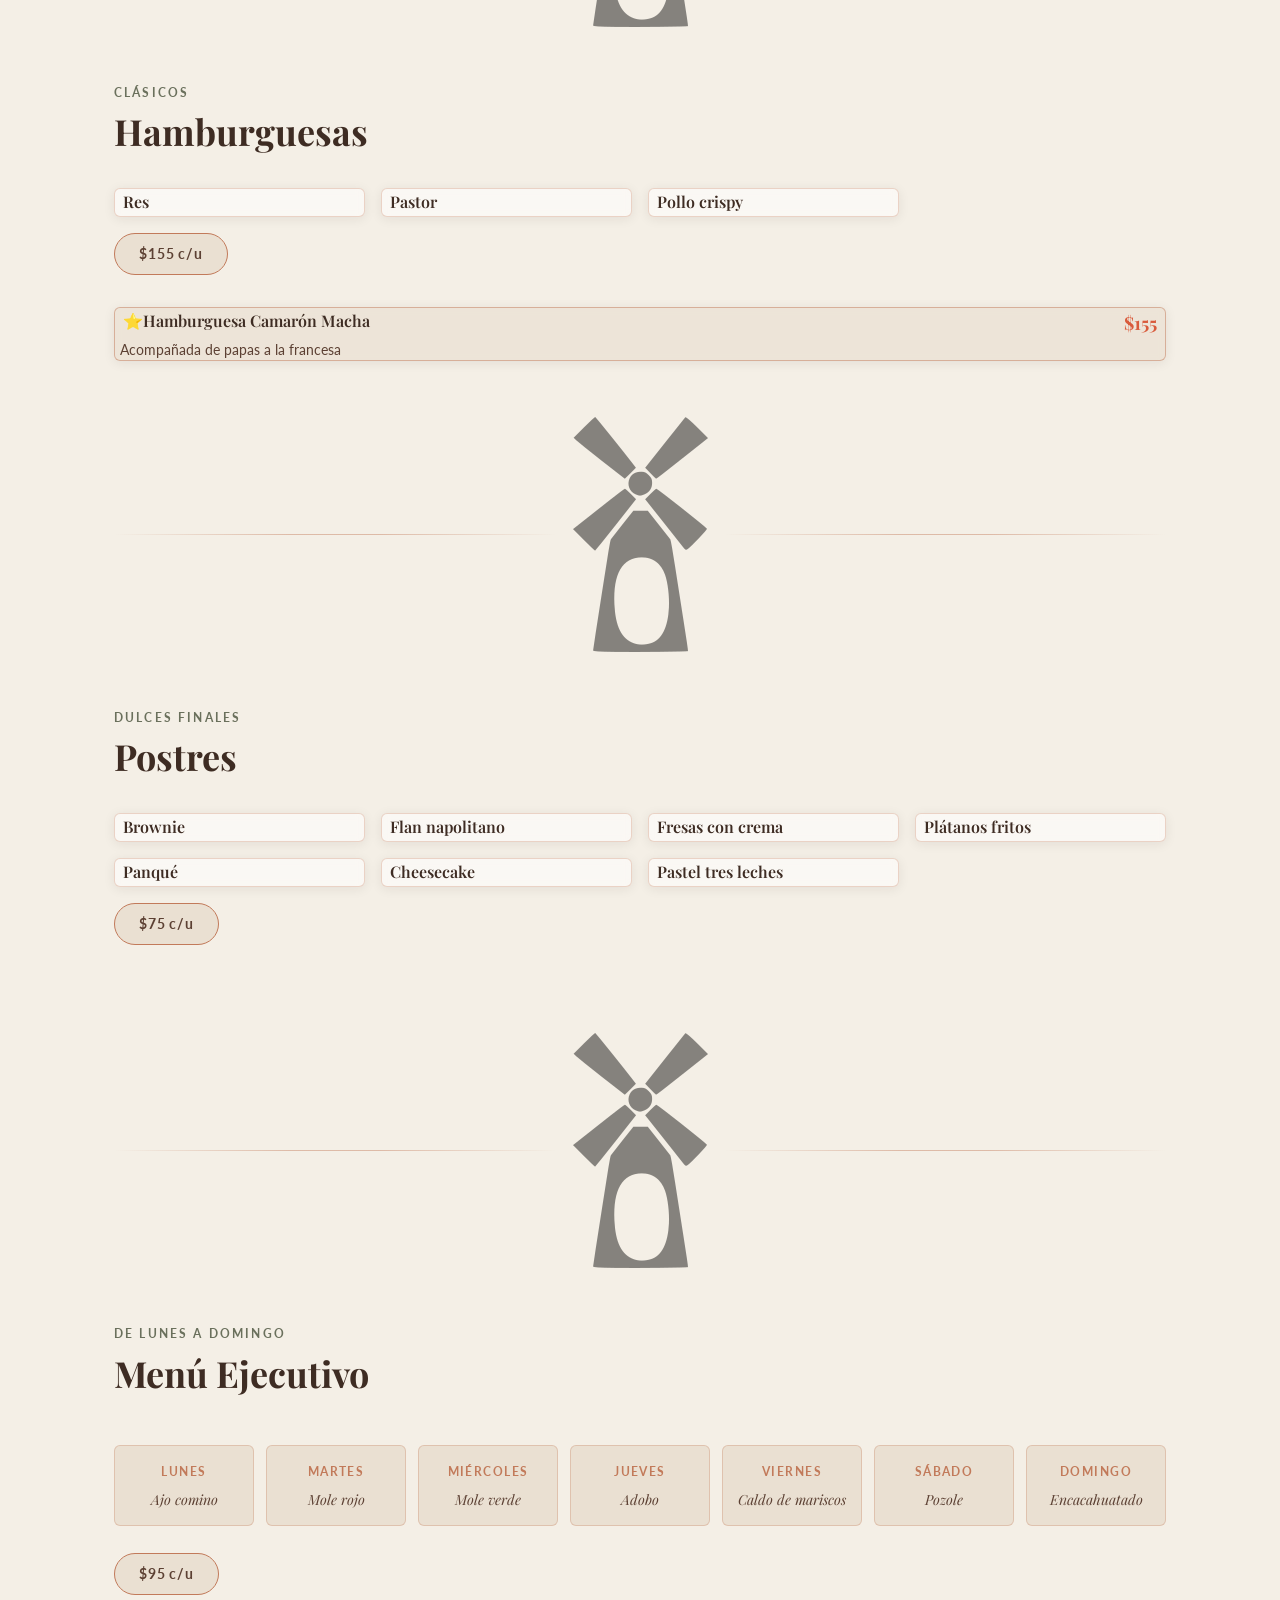
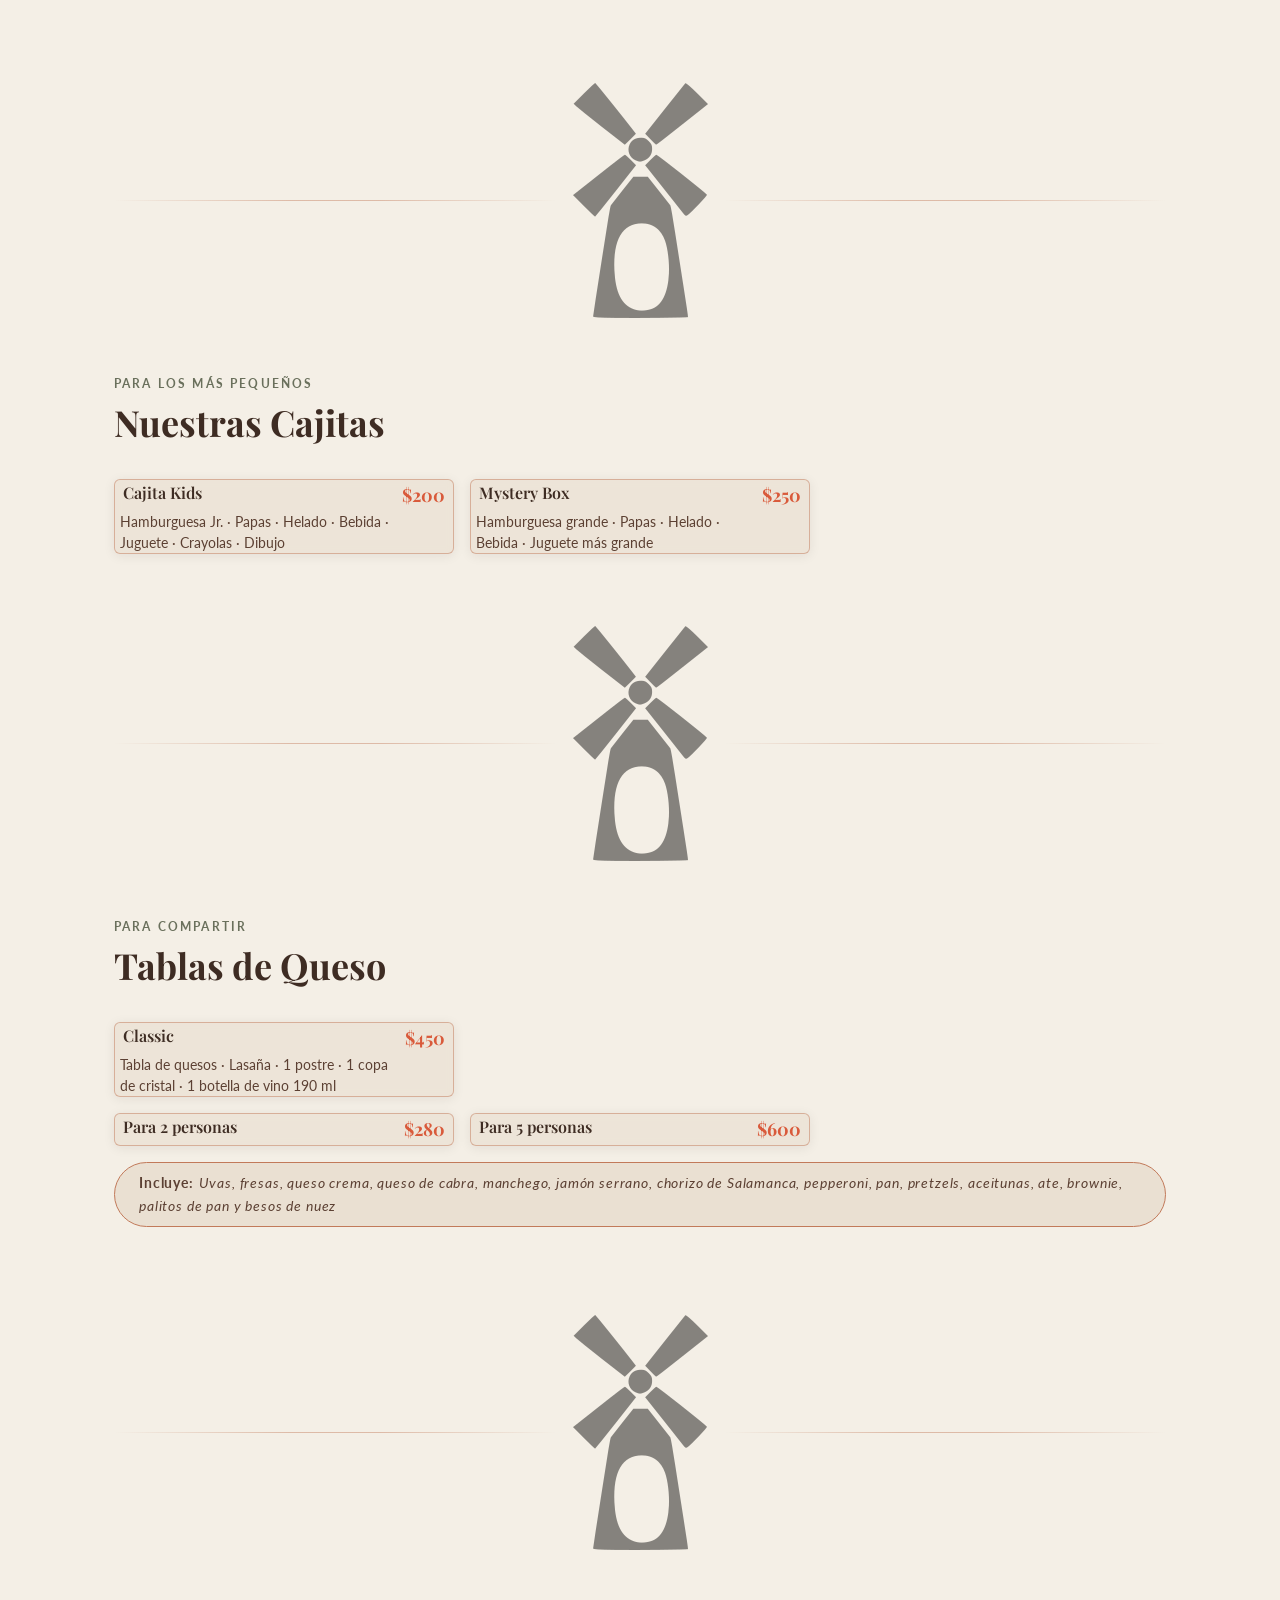
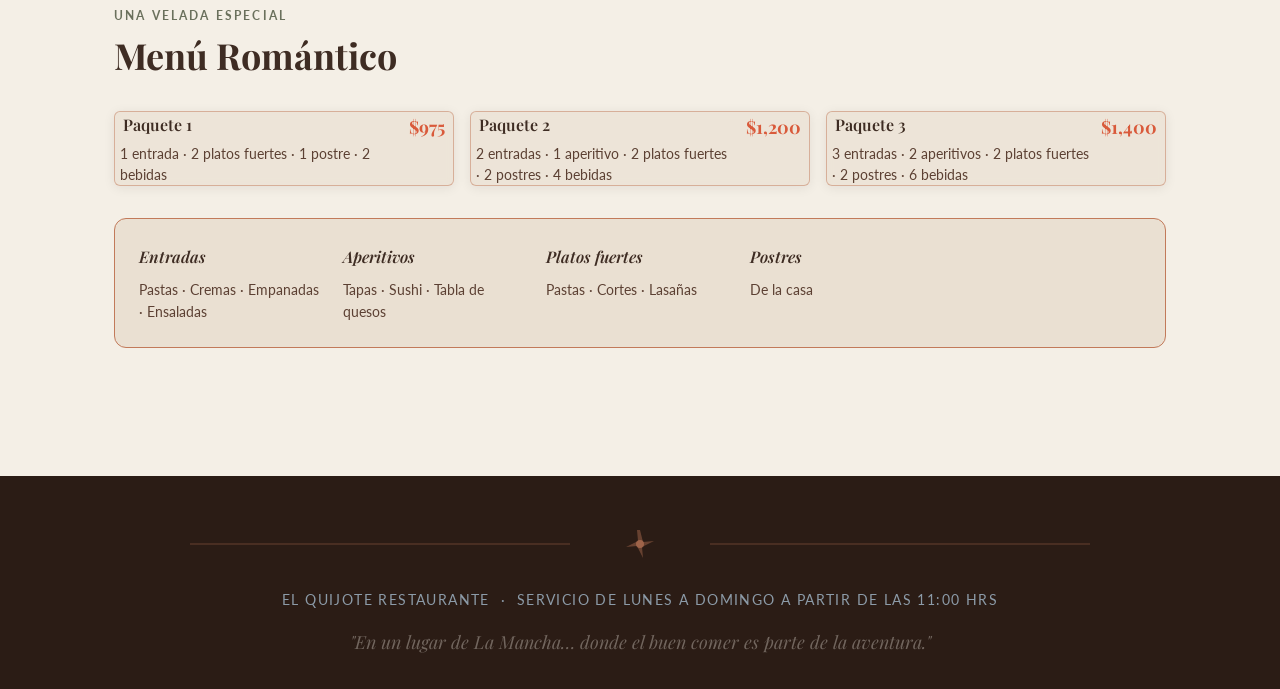
==== commit ebfbecd6: "Update index.html" ====
--- a/index.html
+++ b/index.html
@@ -164,7 +164,7 @@
       <p class="price-badge">$85 c/u</p>
     </section>
 
-    <div class="section-divider" aria-hidden="true"><img src="molino.png" alt="molino" /></div>
+    <div class="section-divider" aria-hidden="true"><img src="molino.png" alt="molino" height= "32px"/></div>
 
     <!-- ── TAPERÍA ── -->
     <section class="menu-section reveal" id="taperia">
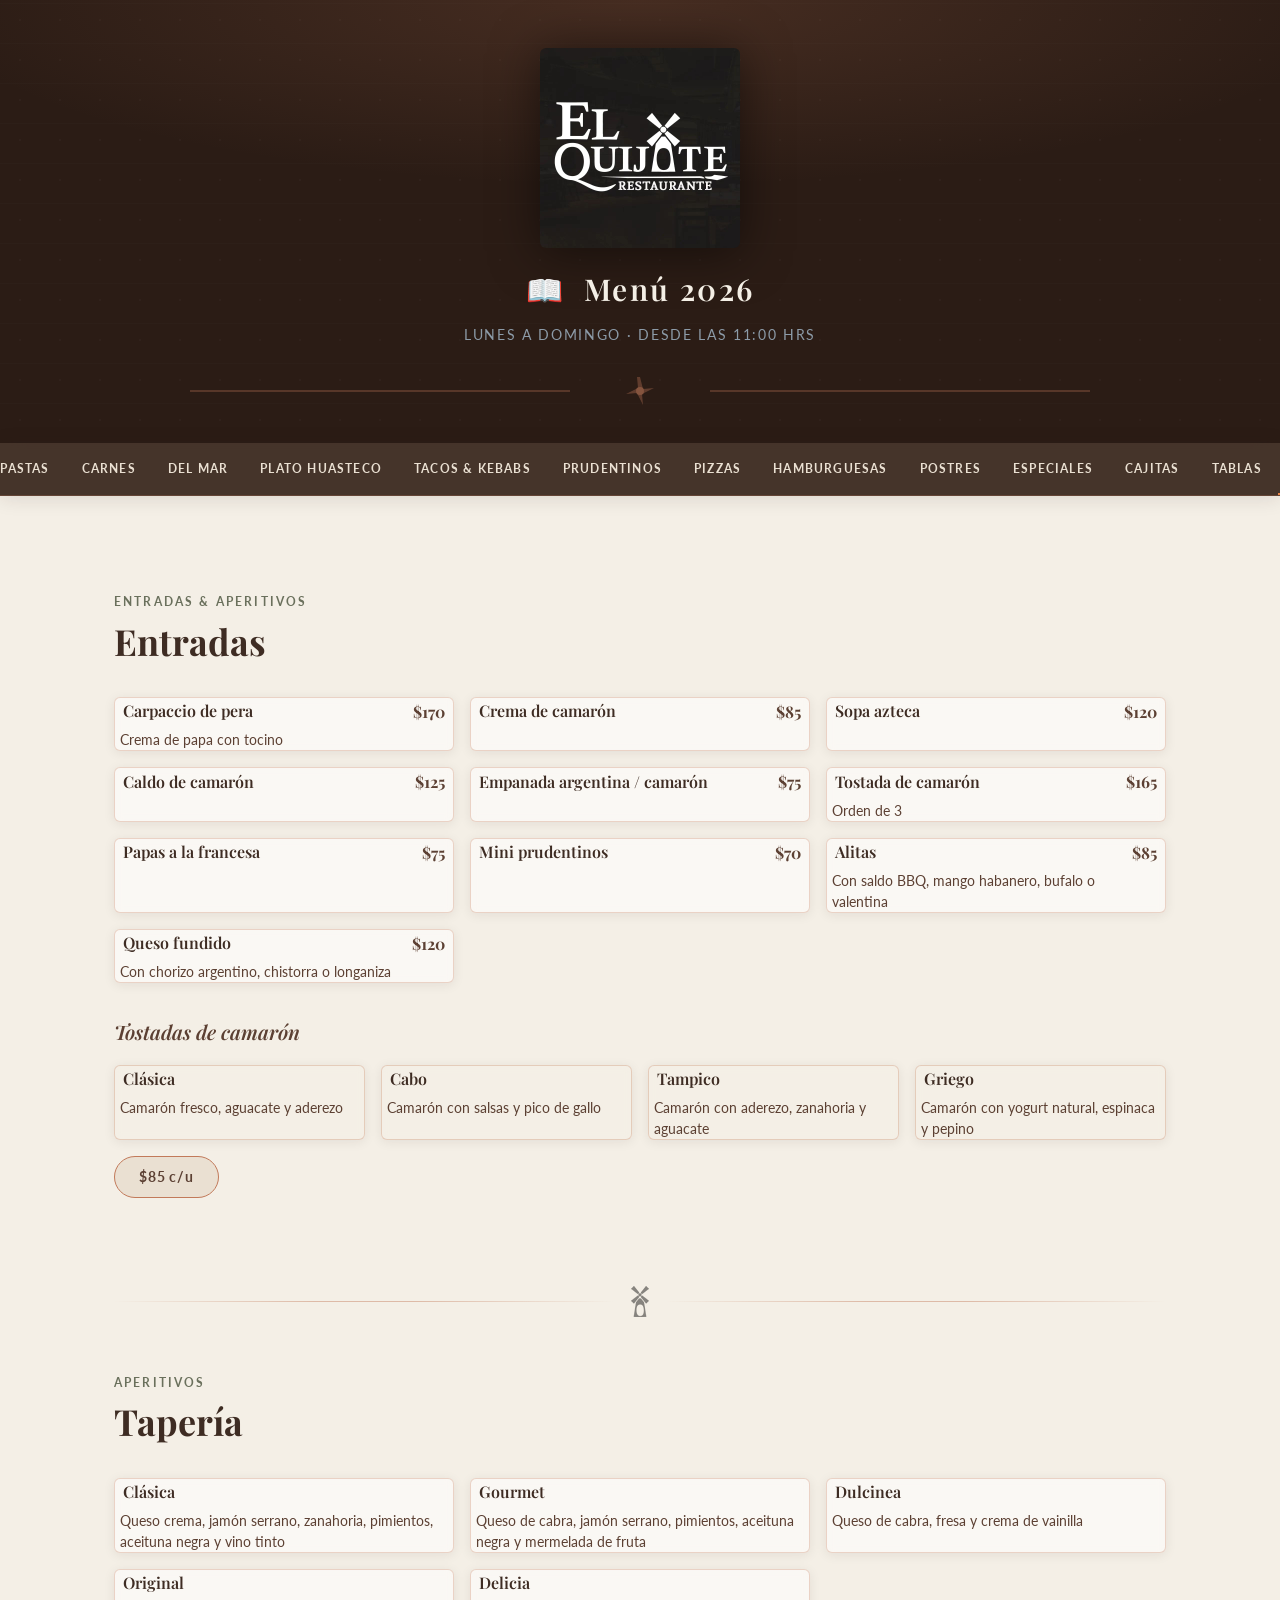
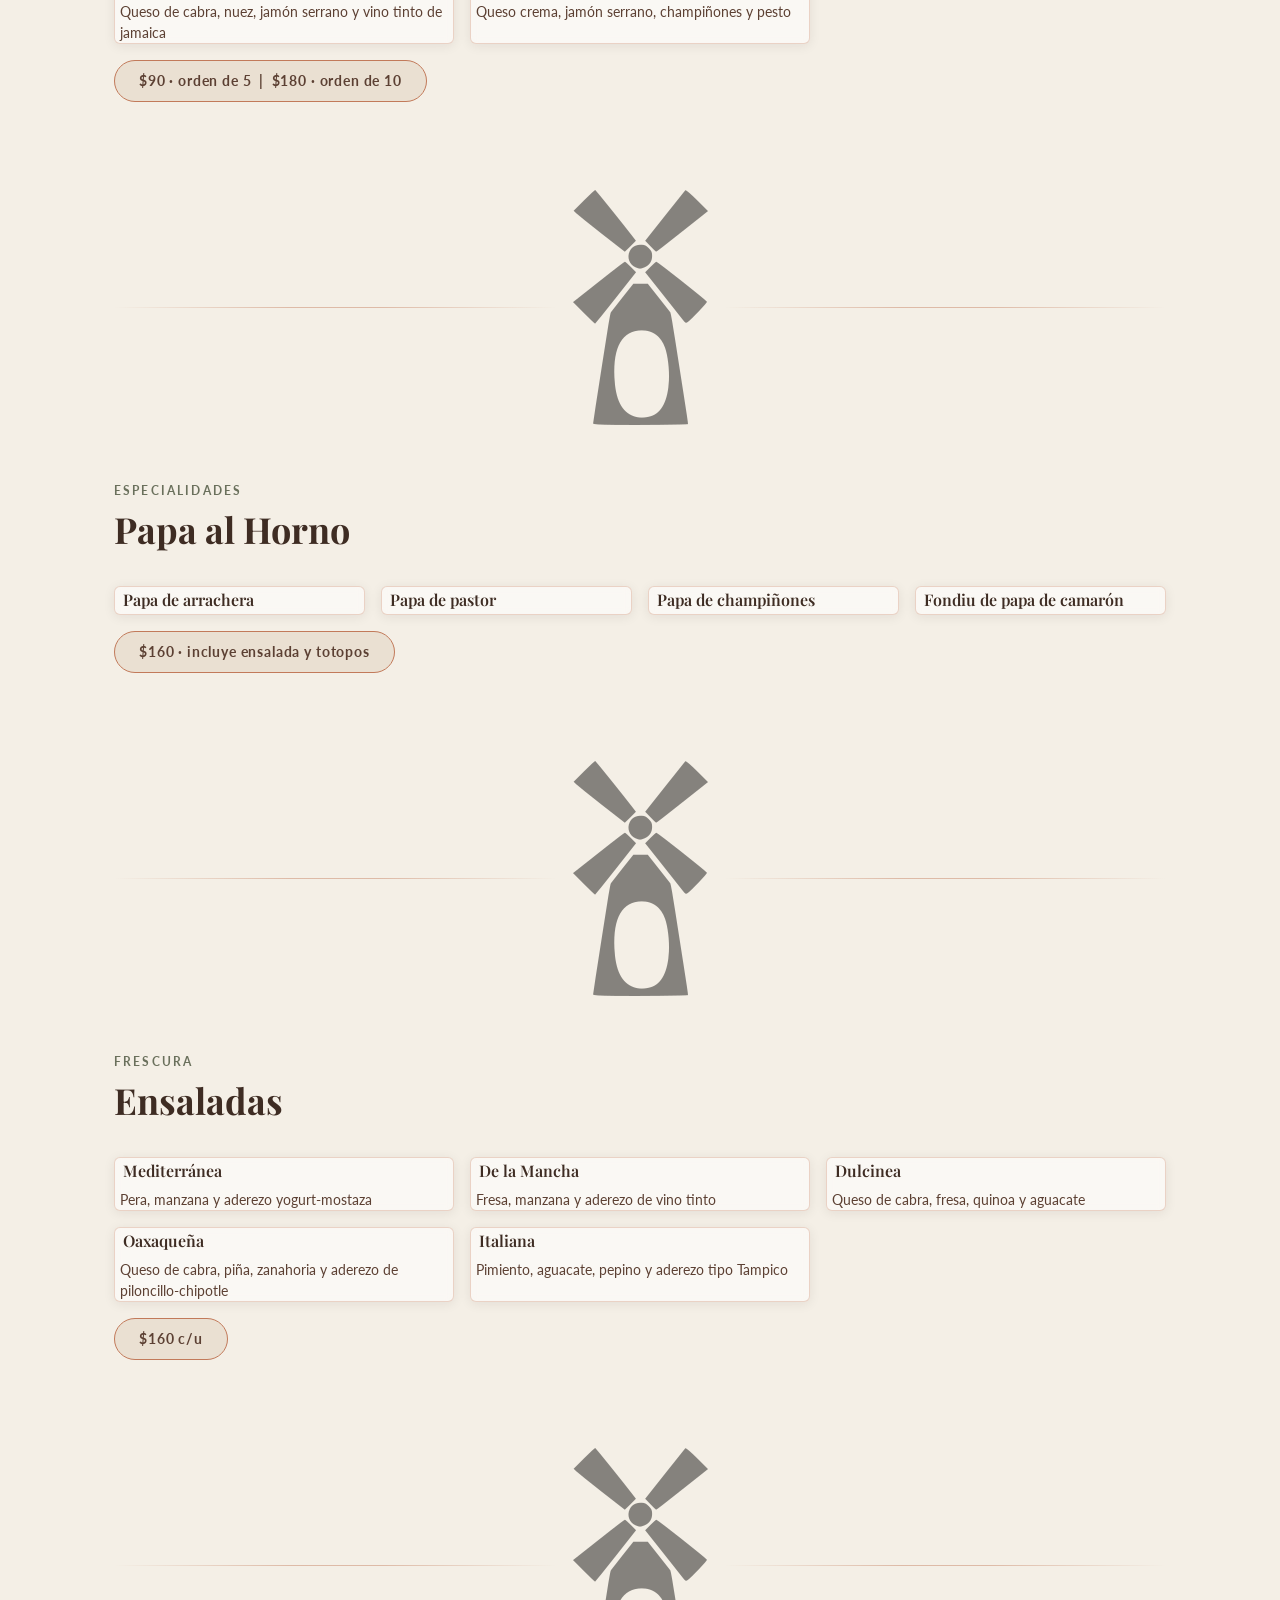
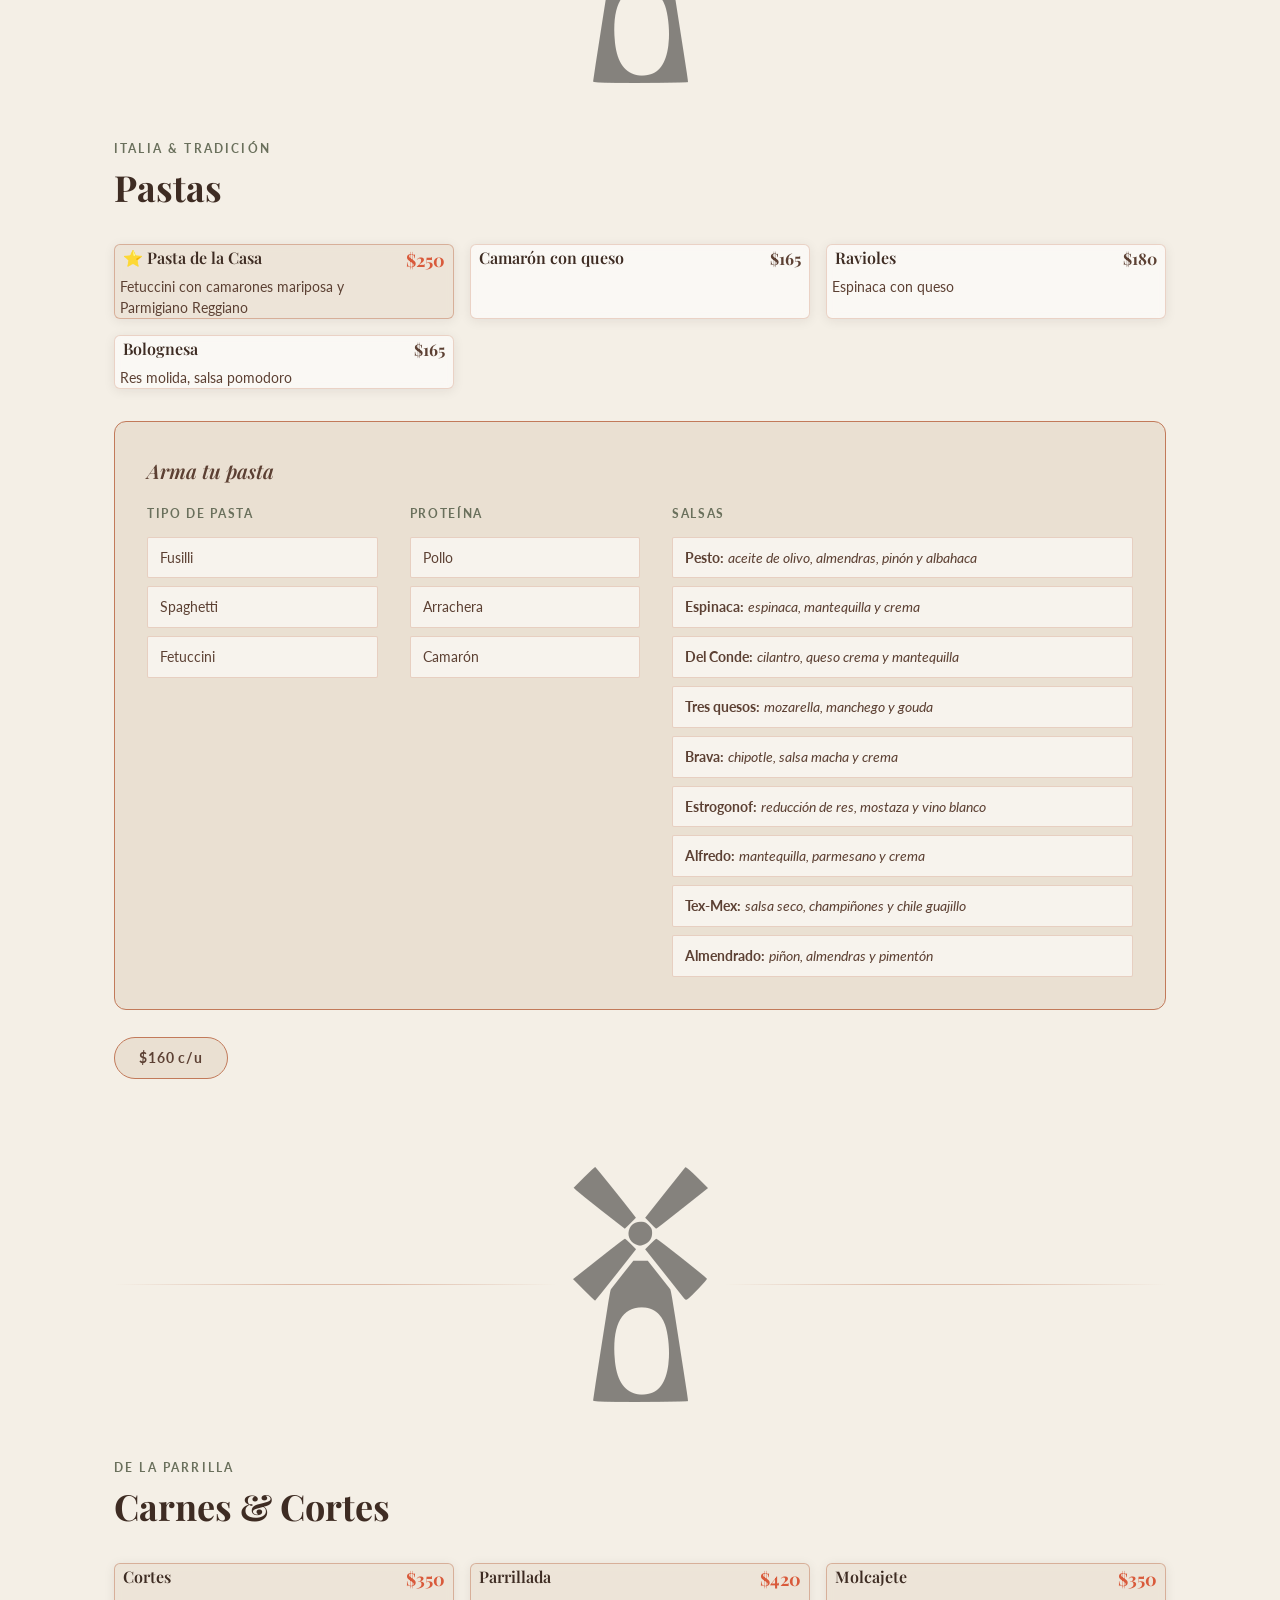
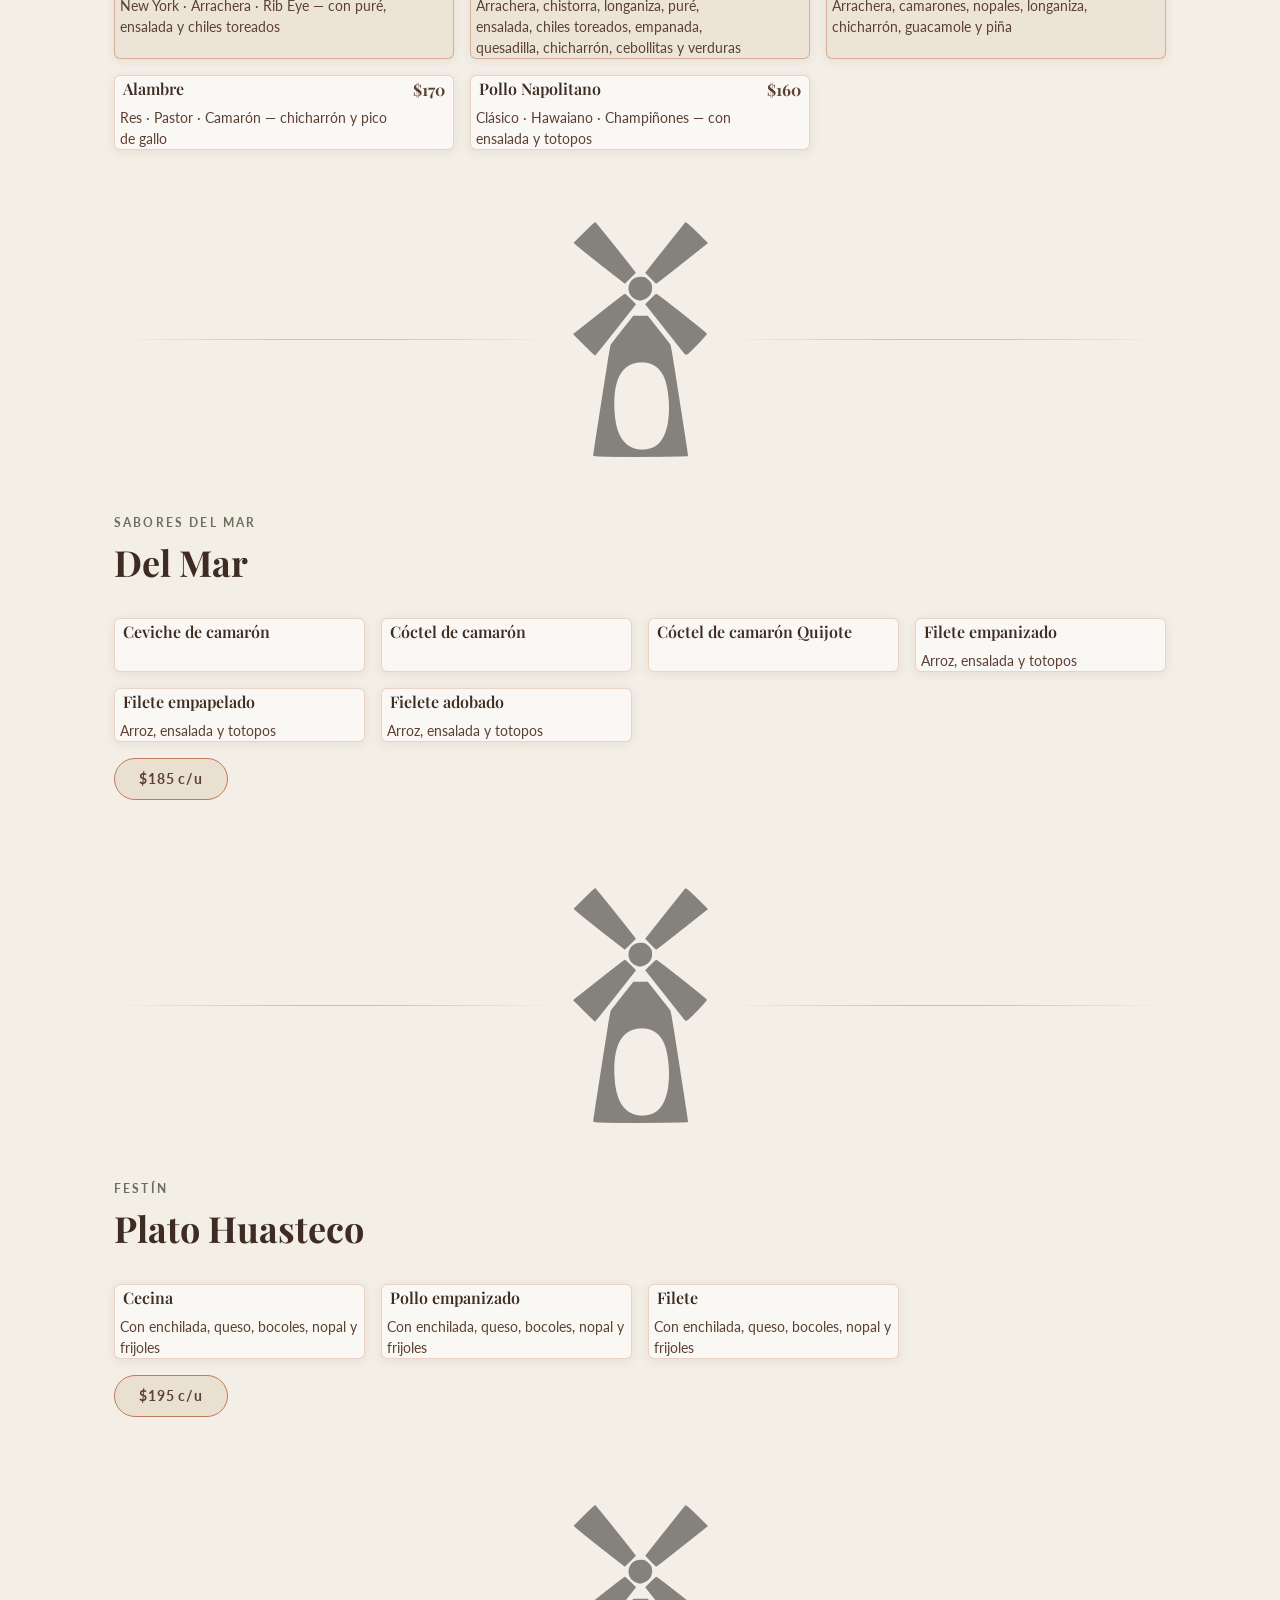
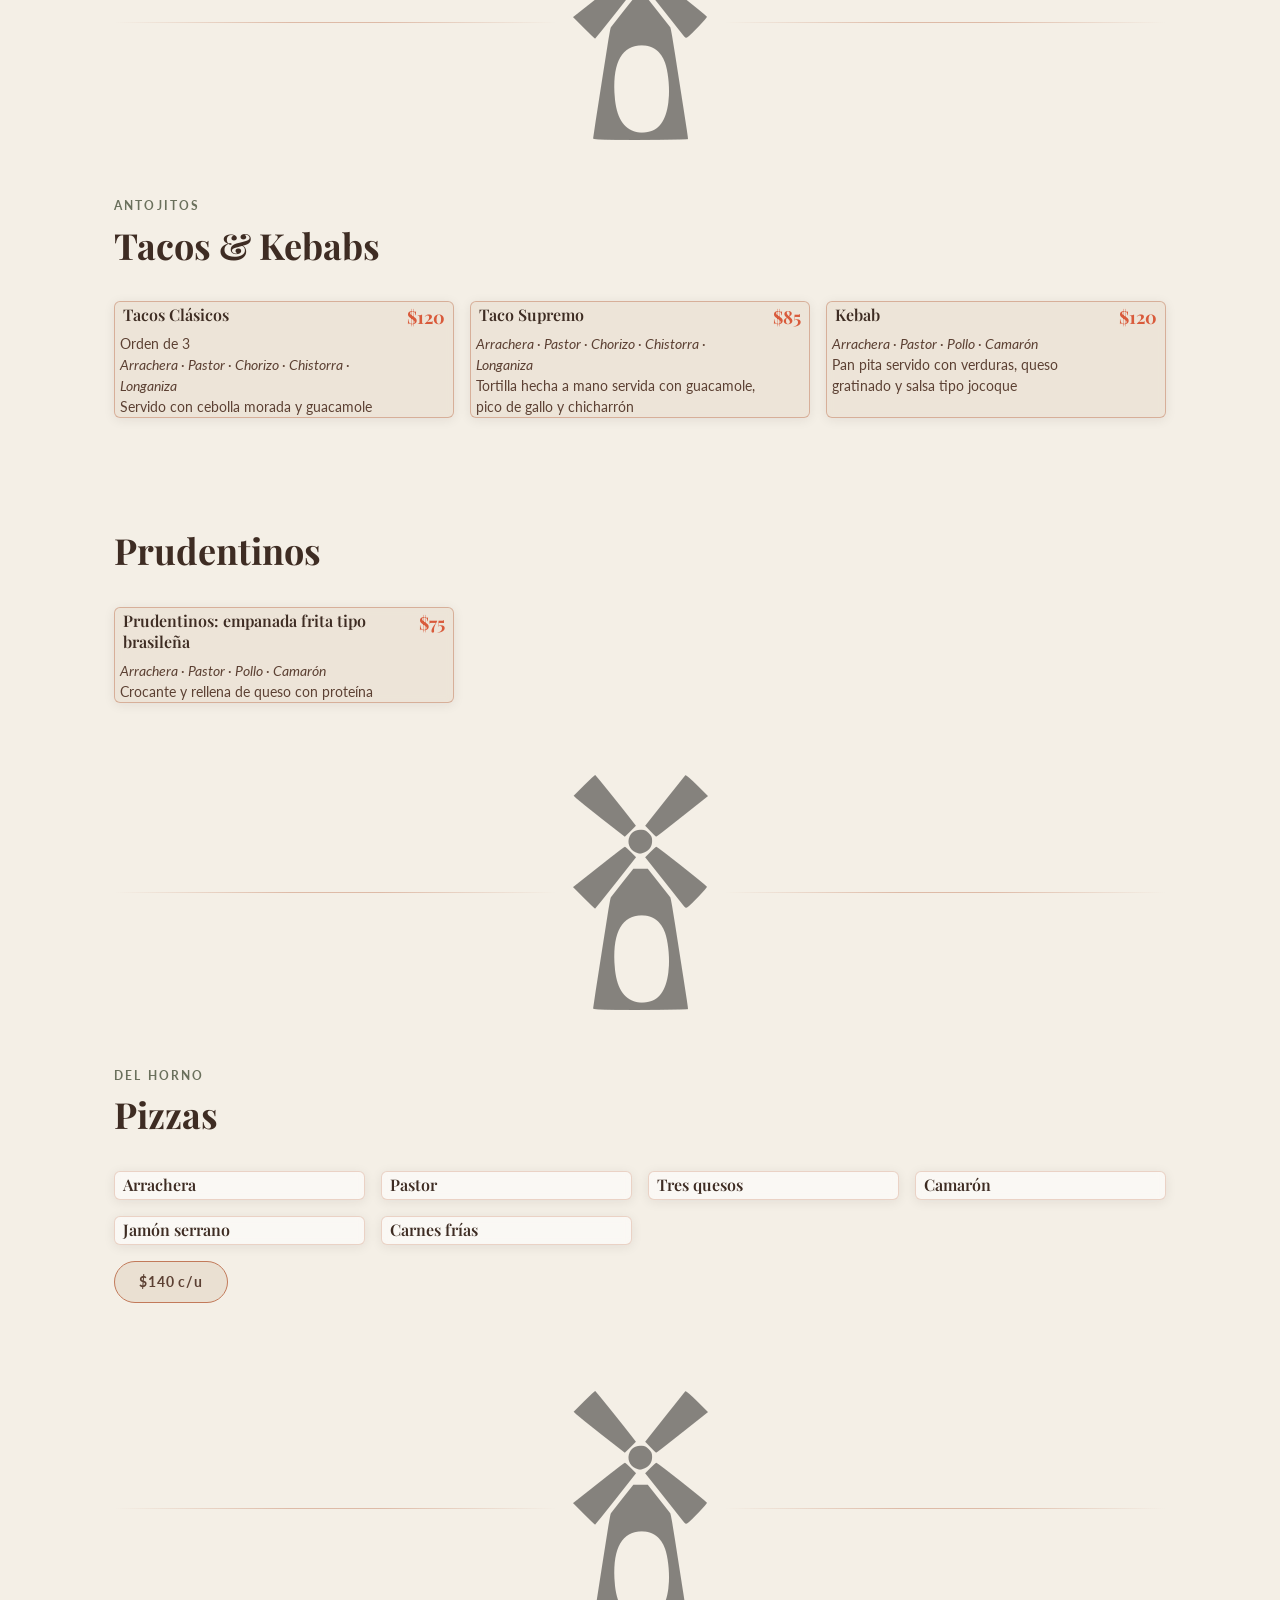
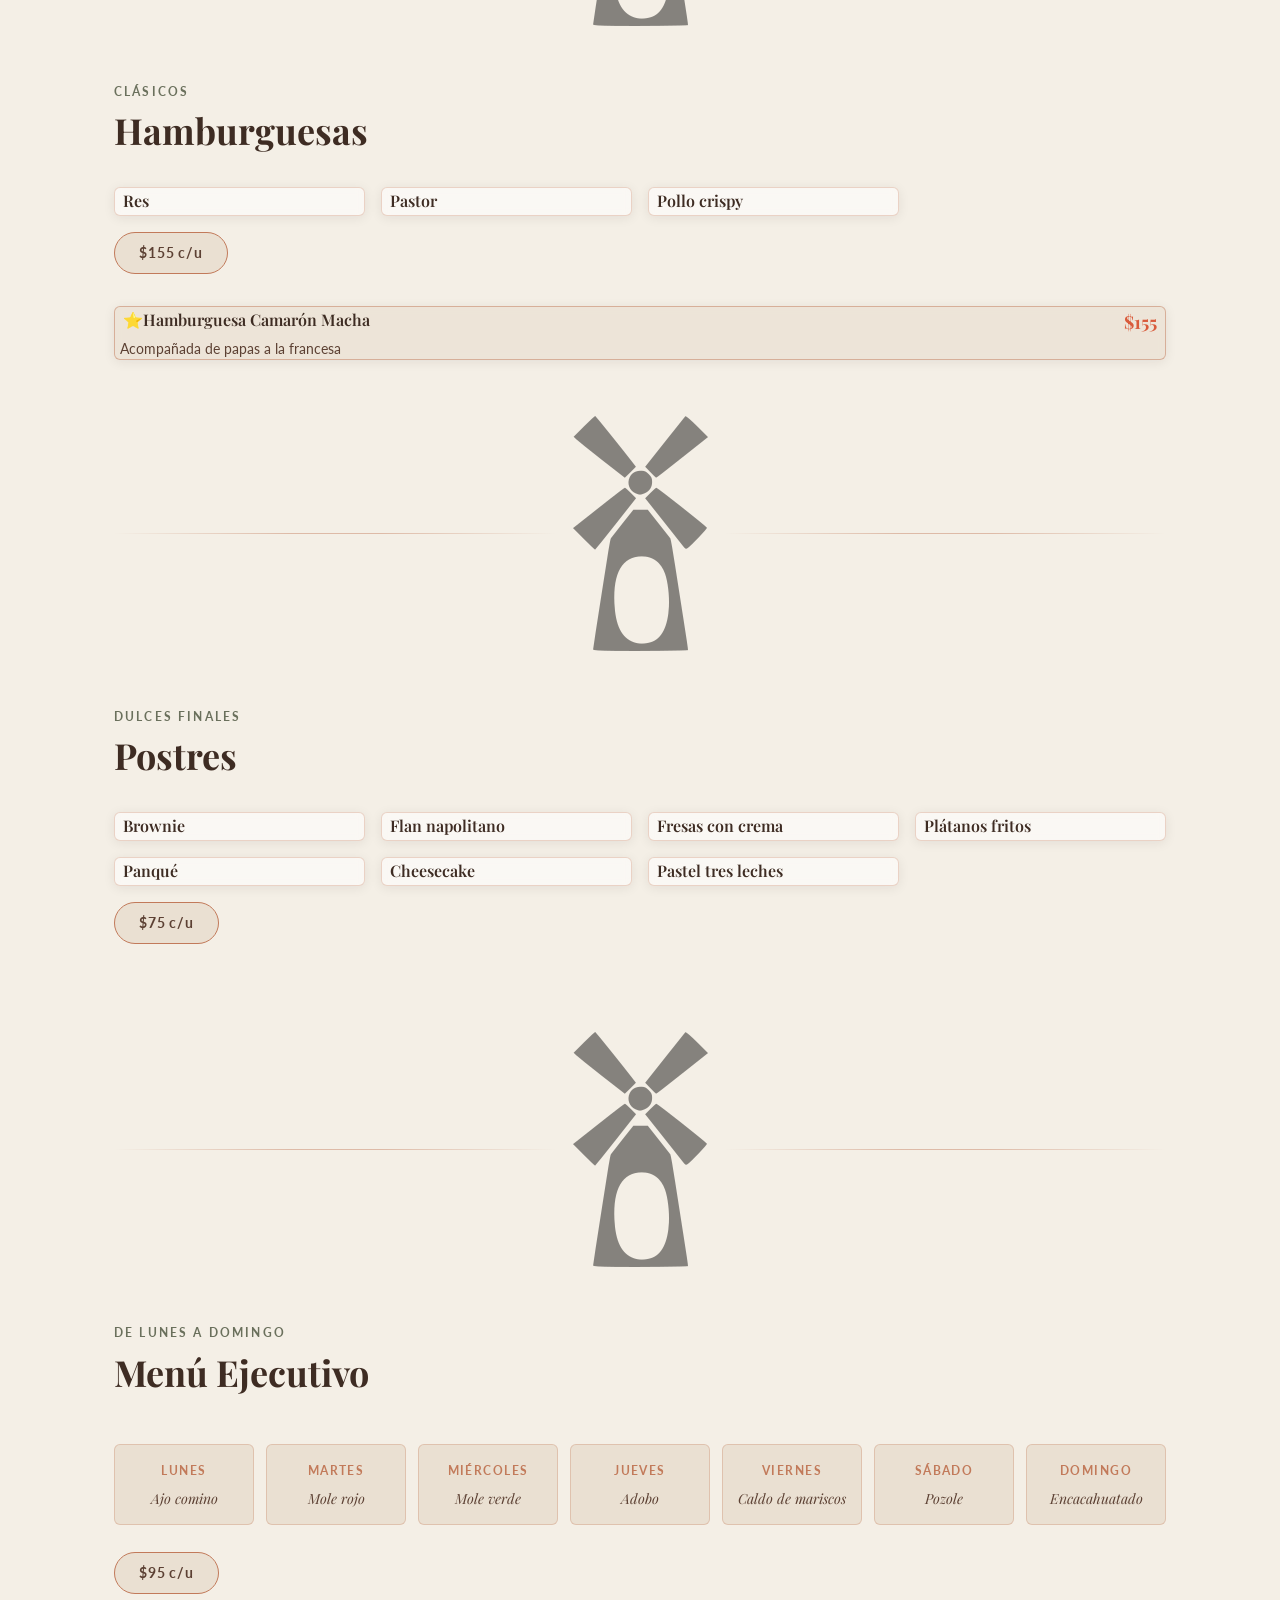
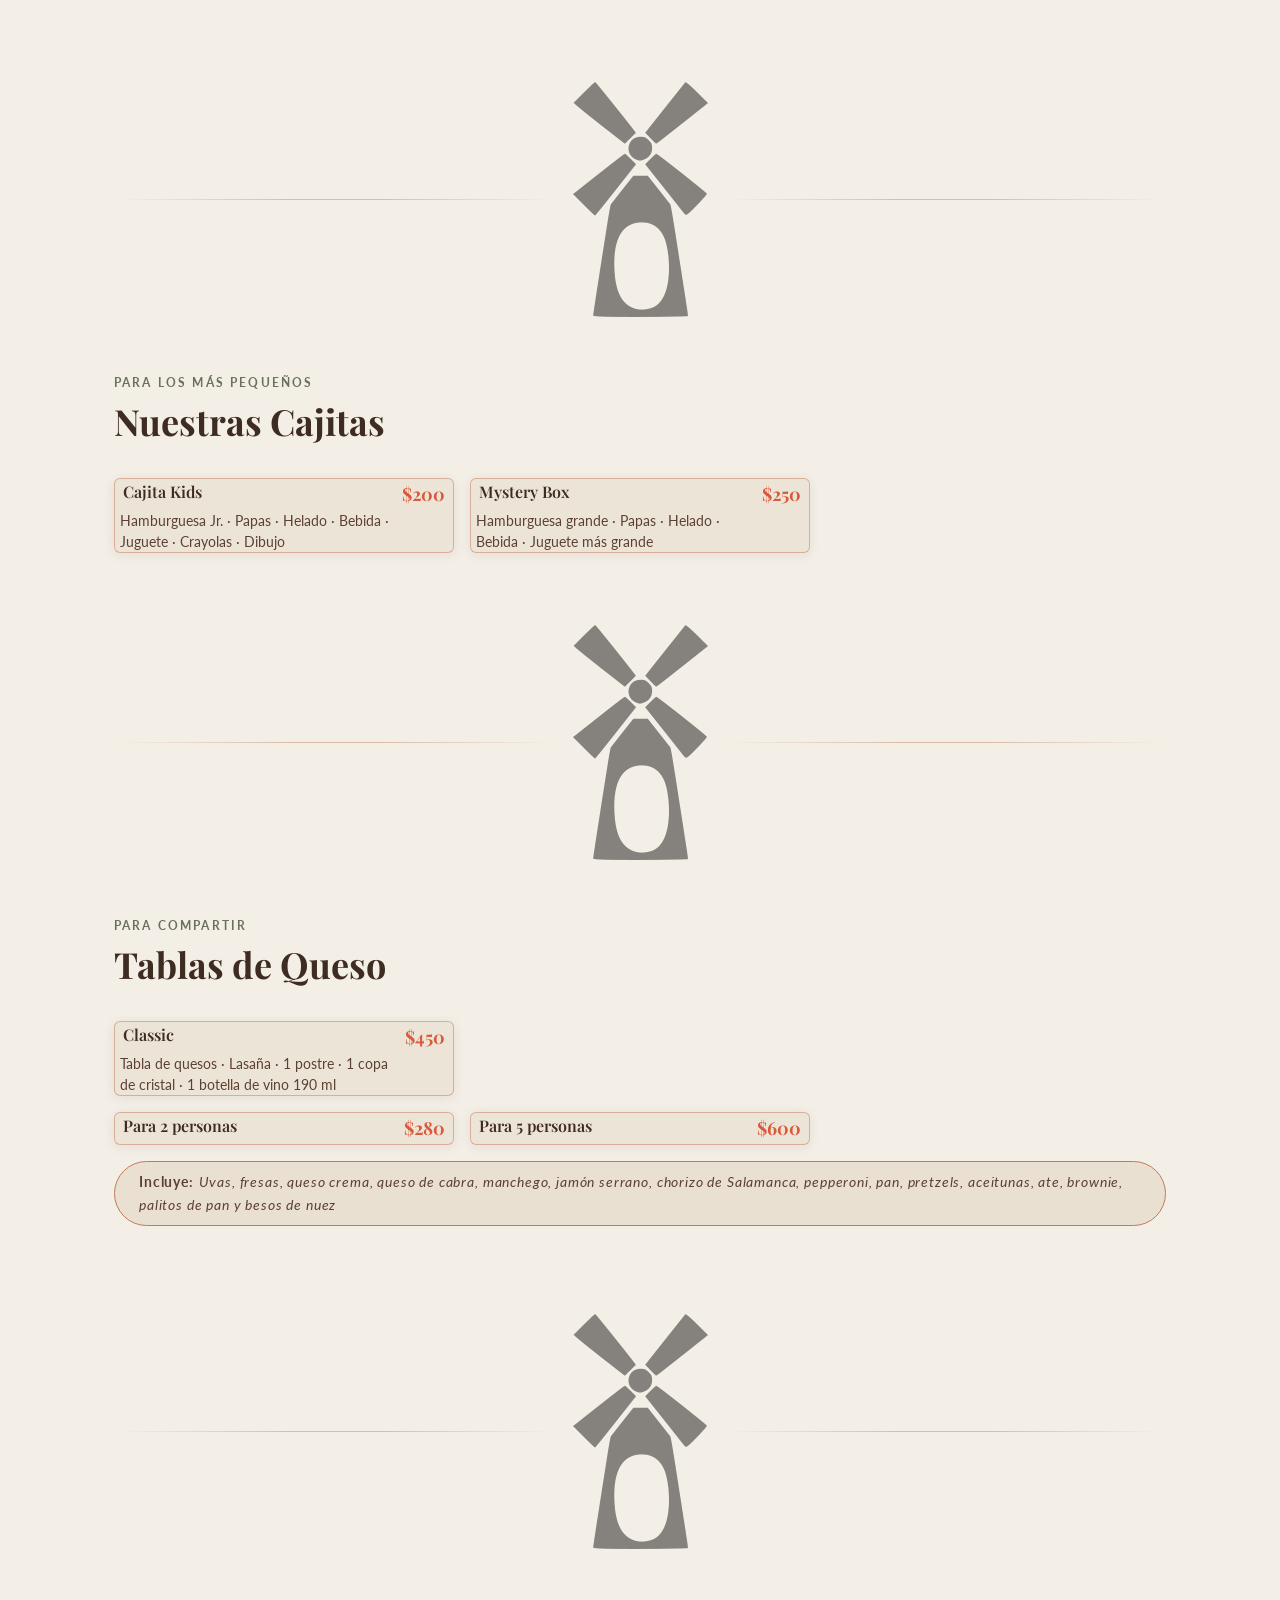
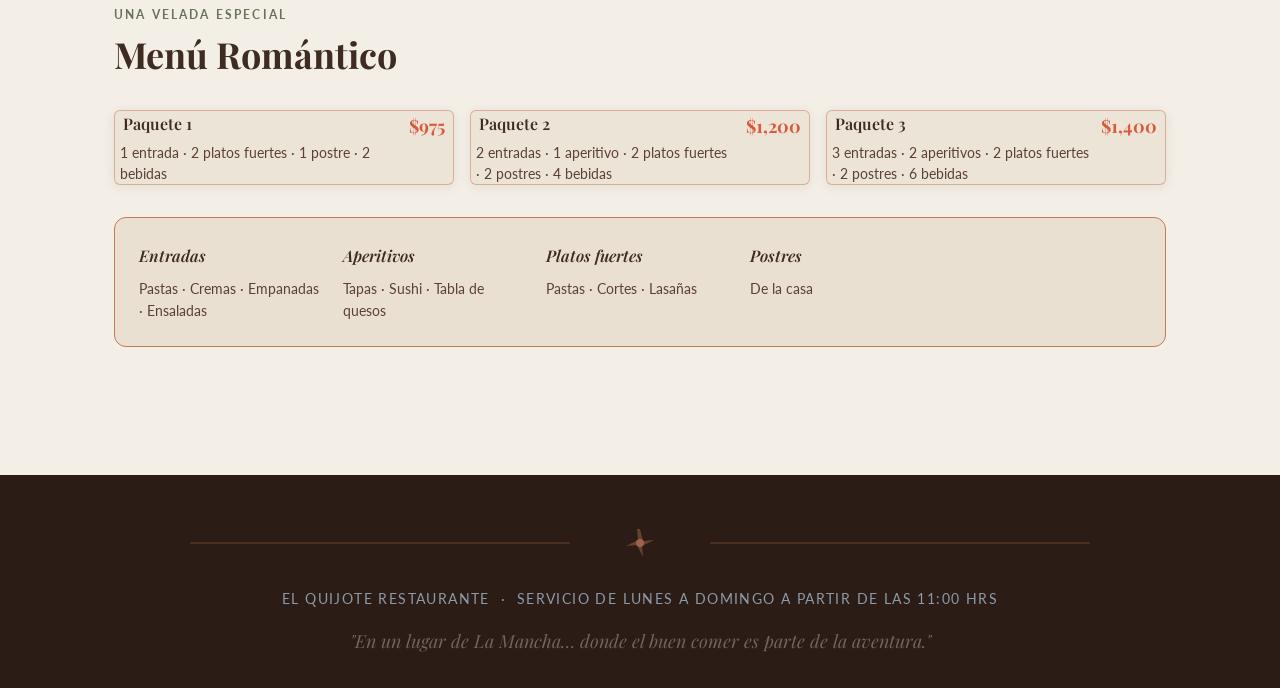
==== commit 93d27c17: "Update index.html" ====
--- a/index.html
+++ b/index.html
@@ -164,7 +164,7 @@
       <p class="price-badge">$85 c/u</p>
     </section>
 
-    <div class="section-divider" aria-hidden="true"><img src="molino.png" alt="molino" height= "32px"/></div>
+    <div class="section-divider" aria-hidden="true"><img src="molino_32.png" alt="molino"/></div>
 
     <!-- ── TAPERÍA ── -->
     <section class="menu-section reveal" id="taperia">
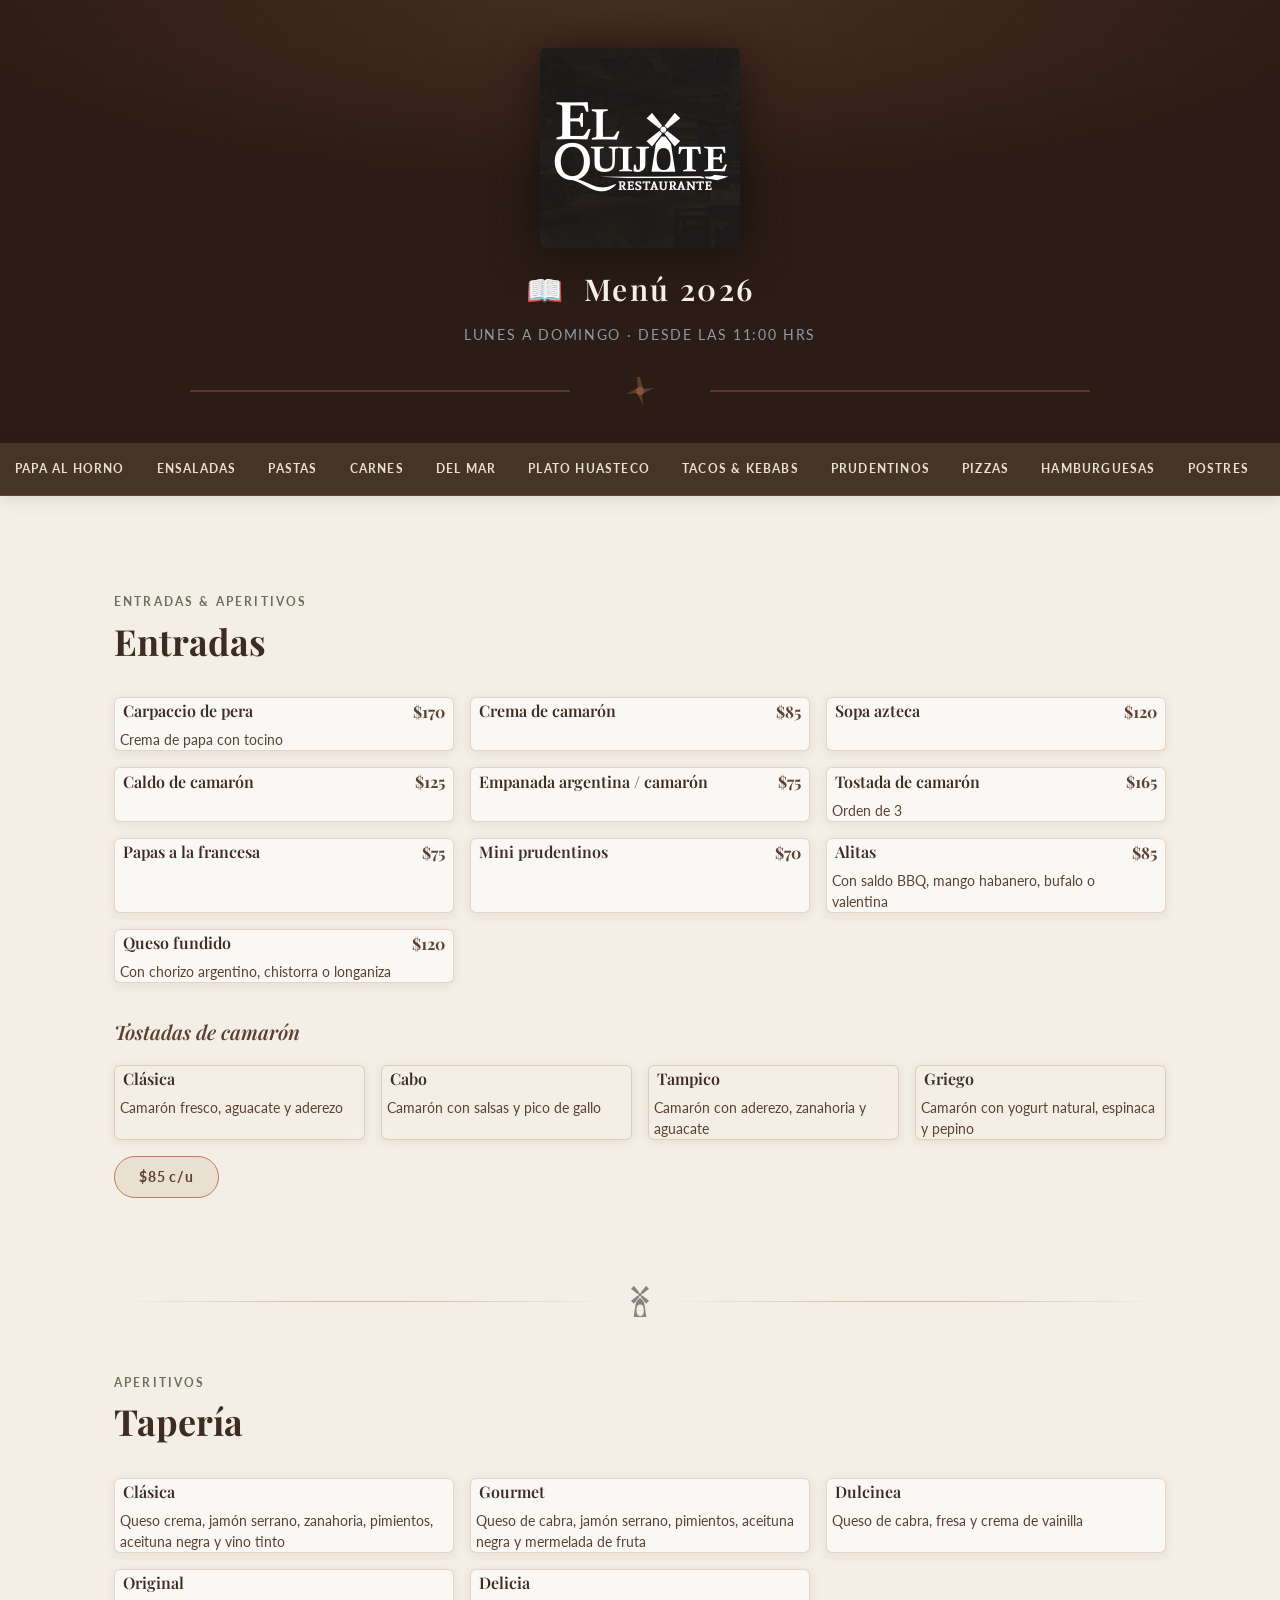
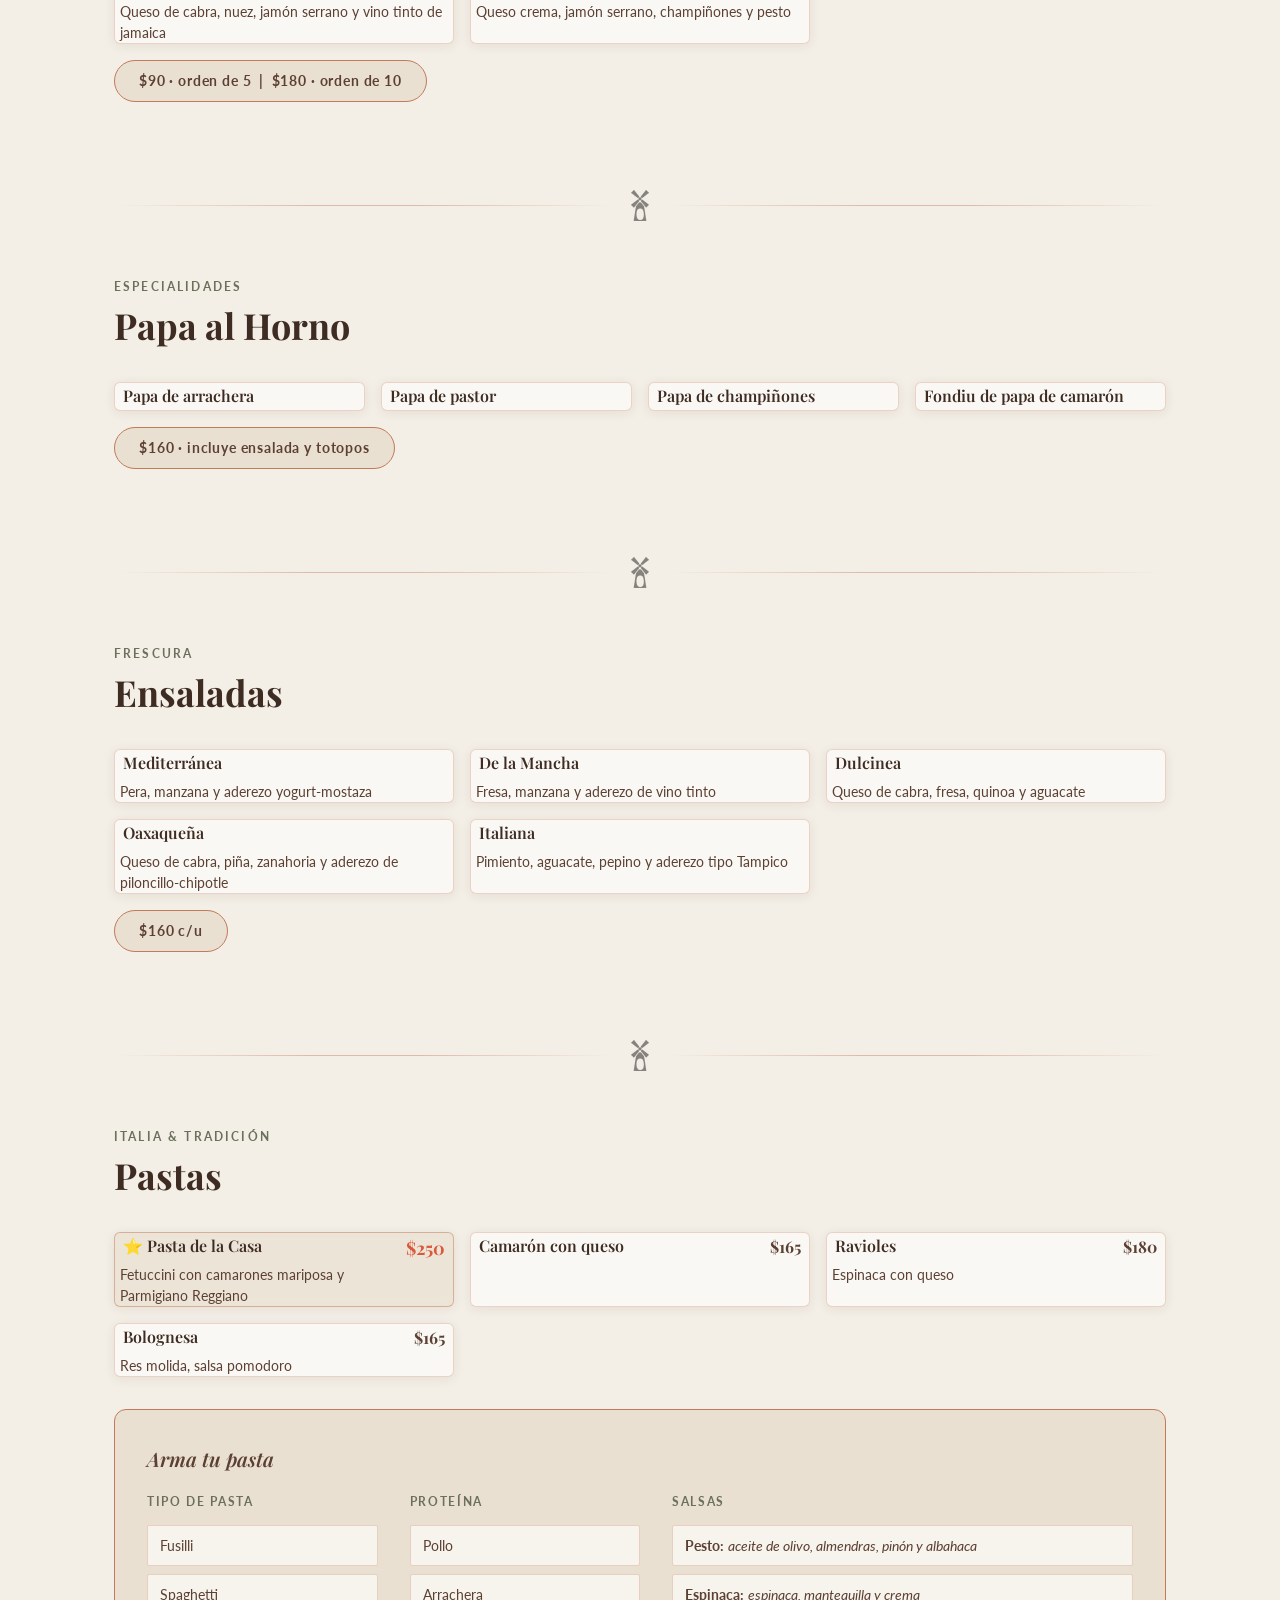
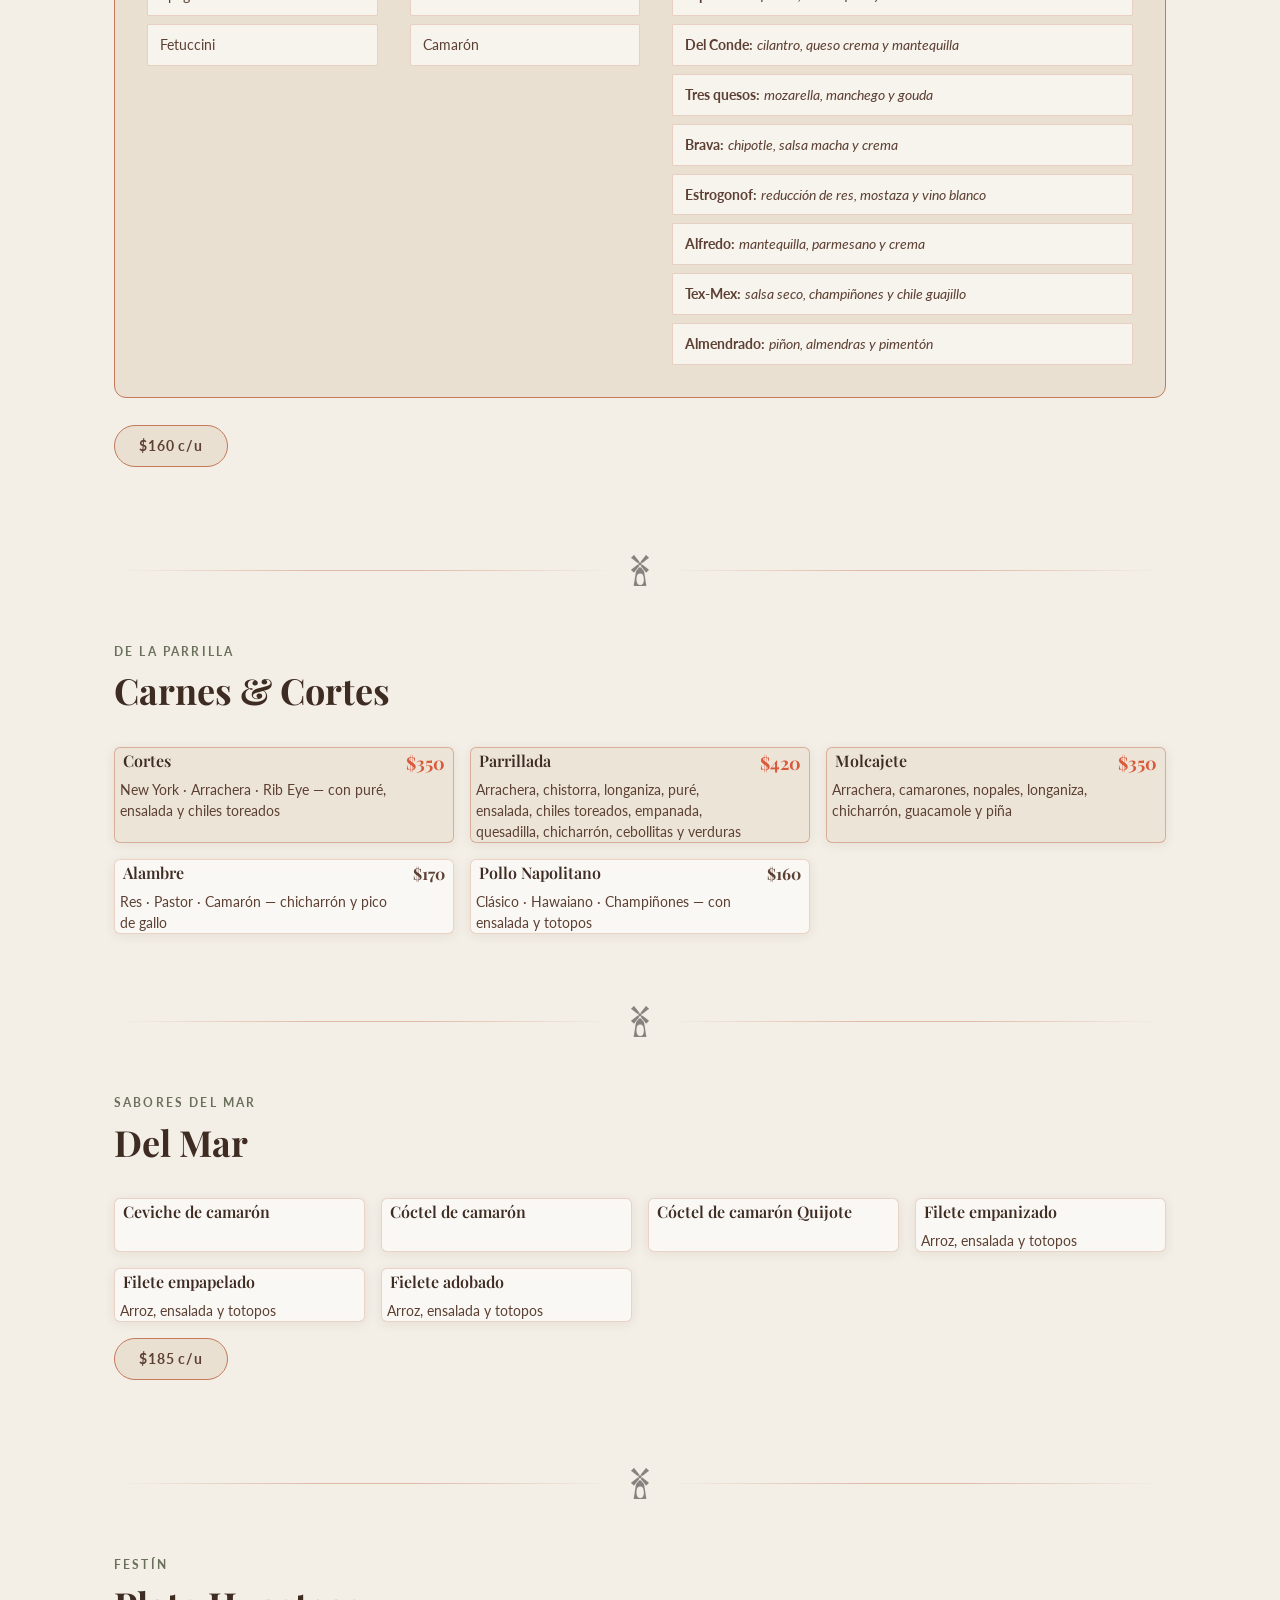
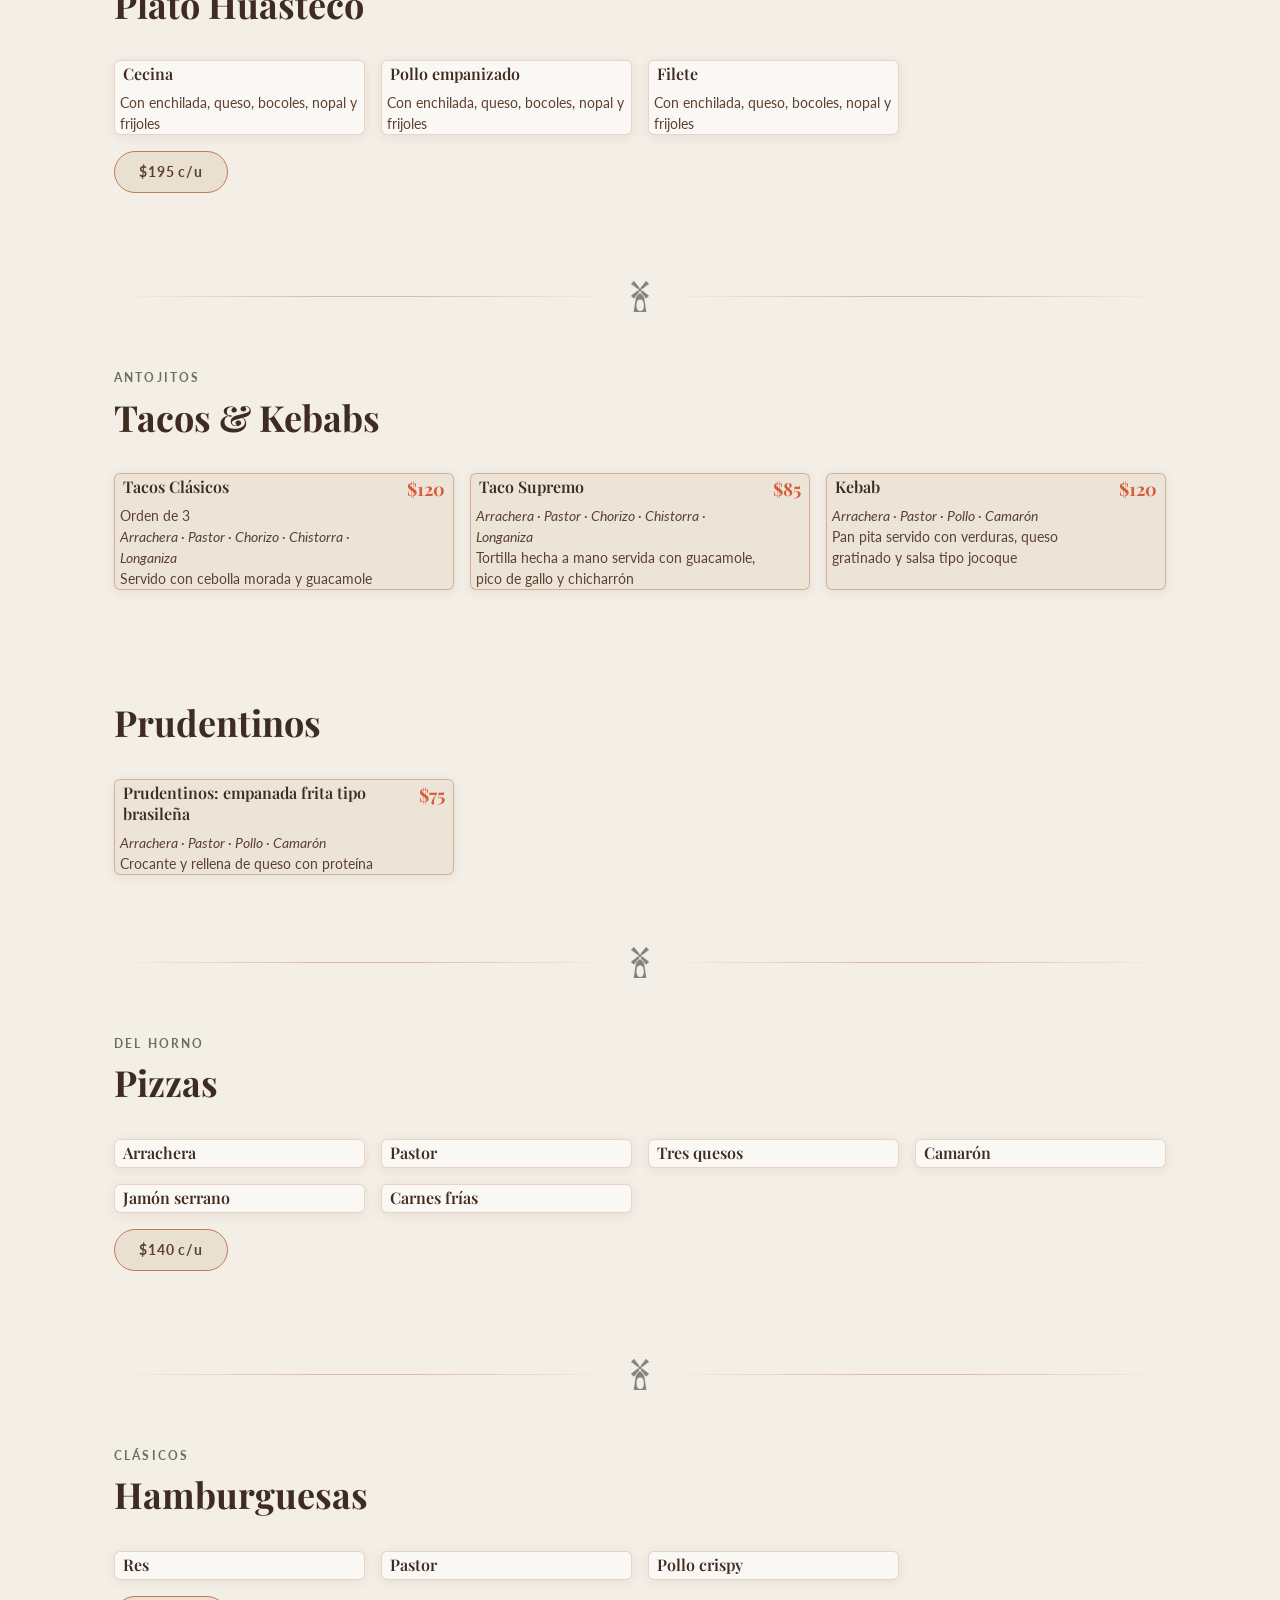
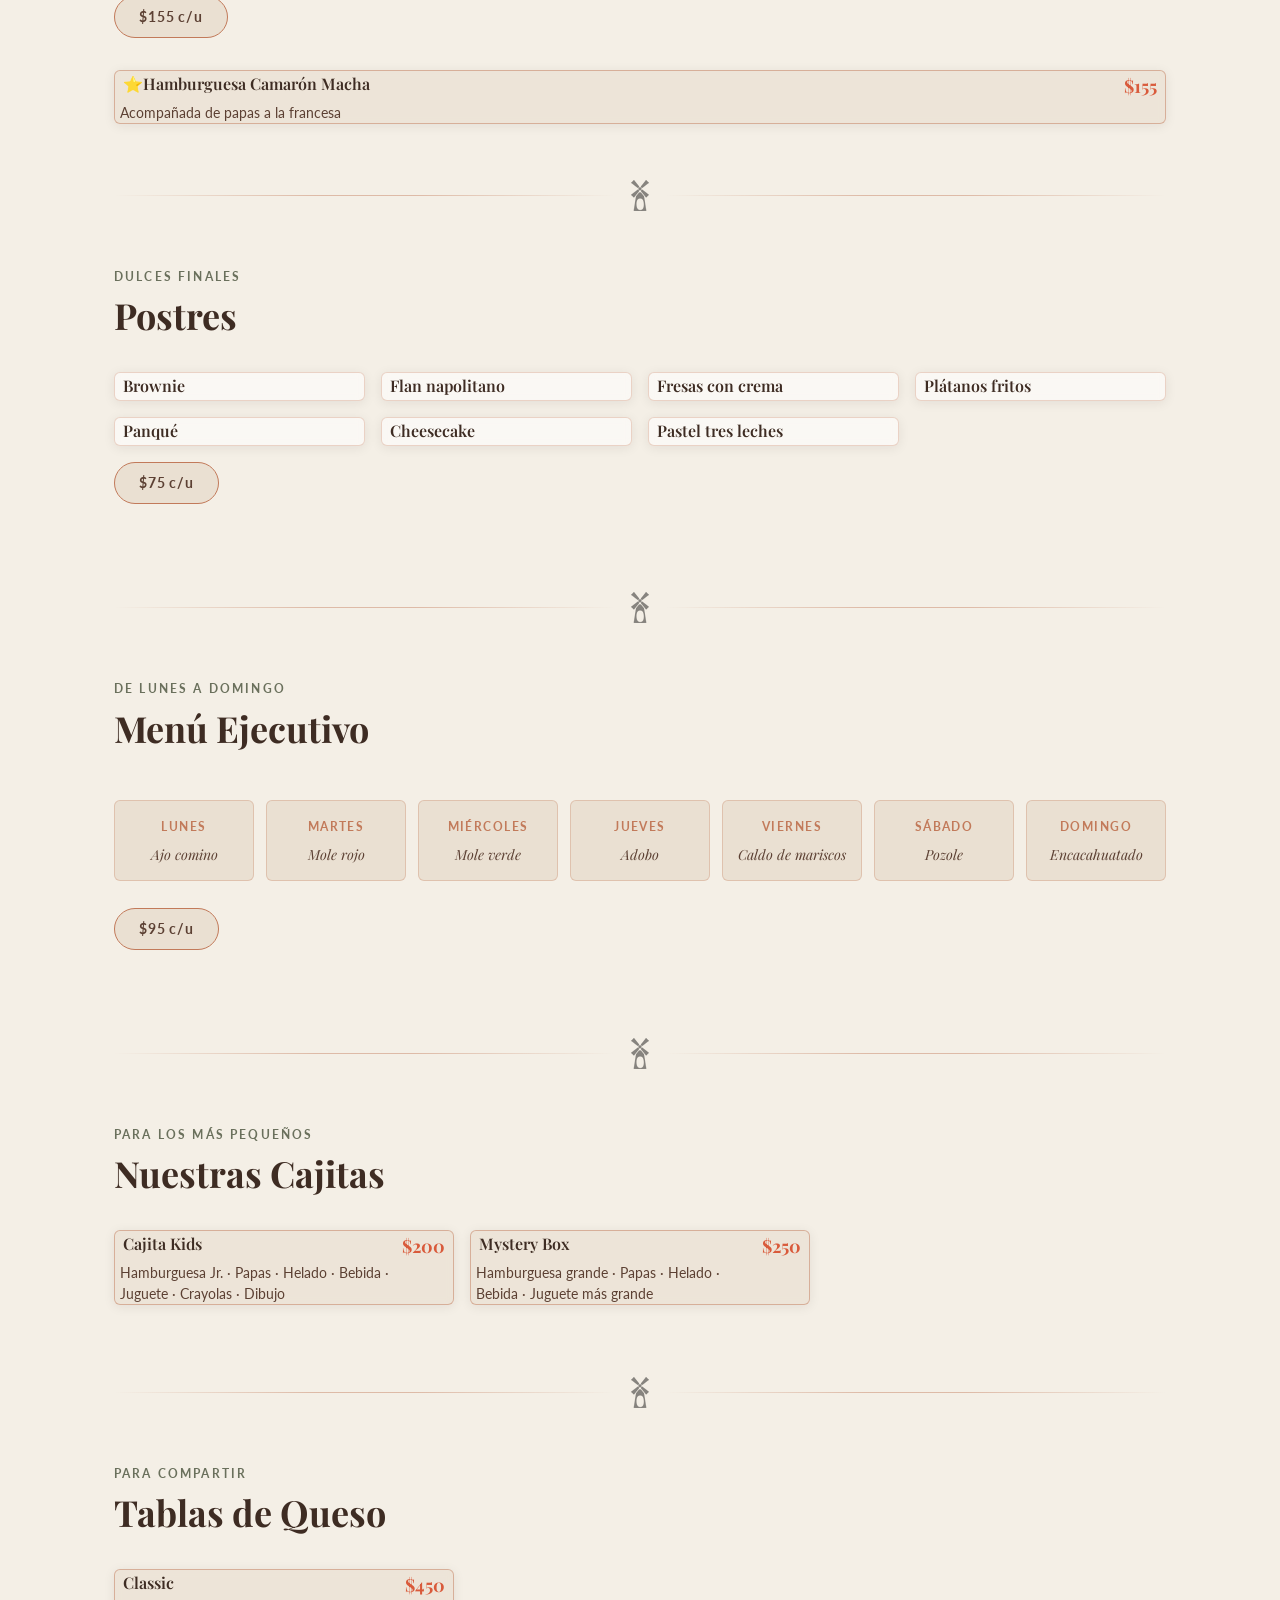
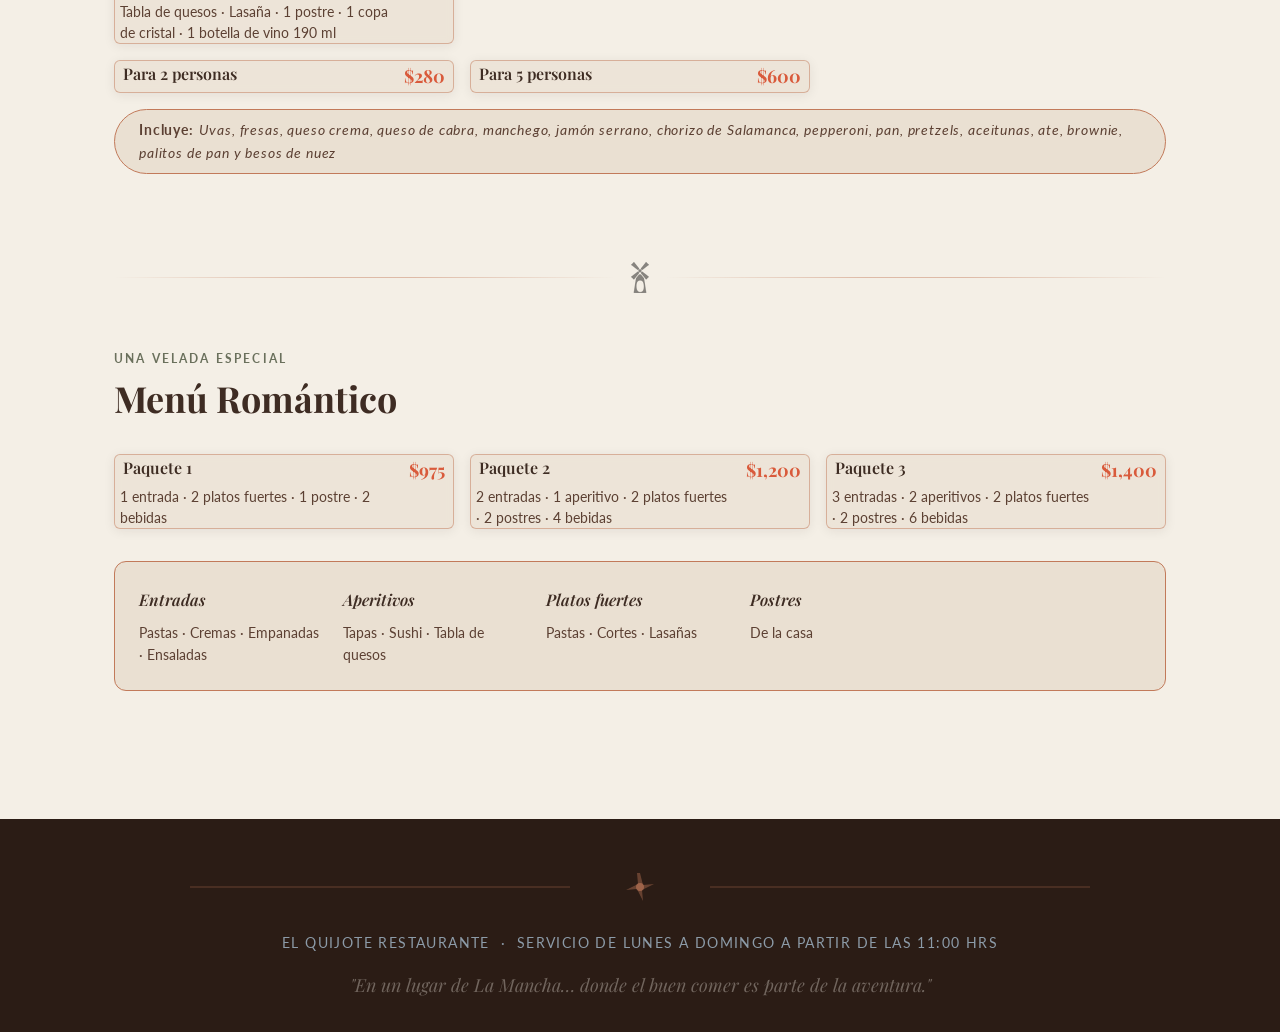
==== commit 6c5035a6: "Add files via upload" ====
--- a/index.html
+++ b/index.html
@@ -164,7 +164,7 @@
       <p class="price-badge">$85 c/u</p>
     </section>
 
-    <div class="section-divider" aria-hidden="true"><img src="molino_32.png" alt="molino"/></div>
+    <div class="section-divider" aria-hidden="true"><img src="molino_32.png" alt="molino" /></div>
 
     <!-- ── TAPERÍA ── -->
     <section class="menu-section reveal" id="taperia">
@@ -207,7 +207,7 @@
       <p class="price-badge">$90 · orden de 5 &nbsp;|&nbsp; $180 · orden de 10</p>
     </section>
 
-    <div class="section-divider" aria-hidden="true"><img src="molino.png" alt="molino" /></div>
+    <div class="section-divider" aria-hidden="true"><img src="molino_32.png" alt="molino" /></div>
 
     <!-- ── PAPA AL HORNO ── -->
     <section class="menu-section reveal" id="papas">
@@ -225,7 +225,7 @@
       <p class="price-badge">$160 · incluye ensalada y totopos</p>
     </section>
 
-    <div class="section-divider" aria-hidden="true"><img src="molino.png" alt="molino" /></div>
+    <div class="section-divider" aria-hidden="true"><img src="molino_32.png" alt="molino" /></div>
 
     <!-- ── ENSALADAS ── -->
     <section class="menu-section reveal" id="ensaladas">
@@ -268,7 +268,7 @@
       <p class="price-badge">$160 c/u</p>
     </section>
 
-    <div class="section-divider" aria-hidden="true"><img src="molino.png" alt="molino" /></div>
+    <div class="section-divider" aria-hidden="true"><img src="molino_32.png" alt="molino" /></div>
 
     <!-- ── PASTAS ── -->
     <section class="menu-section reveal" id="pastas">
@@ -330,7 +330,7 @@
       <p class="price-badge">$160 c/u</p>
     </section>
 
-    <div class="section-divider" aria-hidden="true"><img src="molino.png" alt="molino" /></div>
+    <div class="section-divider" aria-hidden="true"><img src="molino_32.png" alt="molino" /></div>
 
     <!-- ── CARNES ── -->
     <section class="menu-section reveal" id="carnes">
@@ -365,7 +365,7 @@
       </div>
     </section>
 
-    <div class="section-divider" aria-hidden="true"><img src="molino.png" alt="molino" /></div>
+    <div class="section-divider" aria-hidden="true"><img src="molino_32.png" alt="molino" /></div>
 
     <!-- ── DEL MAR ── -->
     <section class="menu-section reveal" id="mar">
@@ -410,7 +410,7 @@
       <p class="price-badge">$185 c/u</p>
     </section>
     
-    <div class="section-divider" aria-hidden="true"><img src="molino.png" alt="molino" /></div>
+    <div class="section-divider" aria-hidden="true"><img src="molino_32.png" alt="molino" /></div>
     
     <section class="menu-section reveal" id="plato_huasteco">
     
@@ -441,7 +441,7 @@
       <p class="price-badge">$195 c/u</p>
     </section>
     
-    <div class="section-divider" aria-hidden="true"><img src="molino.png" alt="molino" /></div>
+    <div class="section-divider" aria-hidden="true"><img src="molino_32.png" alt="molino" /></div>
 
     <!-- ── TACOS & KEBABS ── -->
     <section class="menu-section reveal" id="tacos">
@@ -488,7 +488,7 @@
       </div>
     </section>
 
-    <div class="section-divider" aria-hidden="true"><img src="molino.png" alt="molino" /></div>
+    <div class="section-divider" aria-hidden="true"><img src="molino_32.png" alt="molino" /></div>
 
     <!-- ── PIZZAS ── -->
     <section class="menu-section reveal" id="pizzas">
@@ -506,7 +506,7 @@
       <p class="price-badge">$140 c/u</p>
     </section>
 
-    <div class="section-divider" aria-hidden="true"><img src="molino.png" alt="molino" /></div>
+    <div class="section-divider" aria-hidden="true"><img src="molino_32.png" alt="molino" /></div>
 
     <!-- ── HAMBURGUESAS ── -->
     <section class="menu-section reveal" id="burgers">
@@ -529,7 +529,7 @@
       </div>
     </section>
 
-    <div class="section-divider" aria-hidden="true"><img src="molino.png" alt="molino" /></div>
+    <div class="section-divider" aria-hidden="true"><img src="molino_32.png" alt="molino" /></div>
 
     <!-- ── POSTRES ── -->
     <section class="menu-section reveal" id="postres">
@@ -549,7 +549,7 @@
       <p class="price-badge">$75 c/u</p>
     </section>
 
-    <div class="section-divider" aria-hidden="true"><img src="molino.png" alt="molino" /></div>
+    <div class="section-divider" aria-hidden="true"><img src="molino_32.png" alt="molino" /></div>
 
     <!-- ── ESPECIALES ── -->
     <section class="menu-section reveal" id="especiales">
@@ -569,7 +569,7 @@
       <p class="price-badge">$95 c/u</p>
     </section>
 
-    <div class="section-divider" aria-hidden="true"><img src="molino.png" alt="molino" /></div>
+    <div class="section-divider" aria-hidden="true"><img src="molino_32.png" alt="molino" /></div>
 
     <!-- ── CAJITAS ── -->
     <section class="menu-section reveal" id="cajitas">
@@ -595,7 +595,7 @@
       </div>
     </section>
 
-    <div class="section-divider" aria-hidden="true"><img src="molino.png" alt="molino" /></div>
+    <div class="section-divider" aria-hidden="true"><img src="molino_32.png" alt="molino" /></div>
 
     <!-- ── TABLAS ── -->
     <section class="menu-section reveal" id="tablas">
@@ -630,7 +630,7 @@
       <p class="composition-badge"><b>Incluye:</b> <i>Uvas, fresas, queso crema, queso de cabra, manchego, jamón serrano, chorizo de Salamanca, pepperoni, pan, pretzels, aceitunas, ate, brownie, palitos de pan y besos de nuez</i></p>
     </section>
 
-    <div class="section-divider" aria-hidden="true"><img src="molino.png" alt="molino" /></div>
+    <div class="section-divider" aria-hidden="true"><img src="molino_32.png" alt="molino" /></div>
 
     <!-- ── ROMÁNTICO ── -->
     <section class="menu-section reveal" id="romantico">
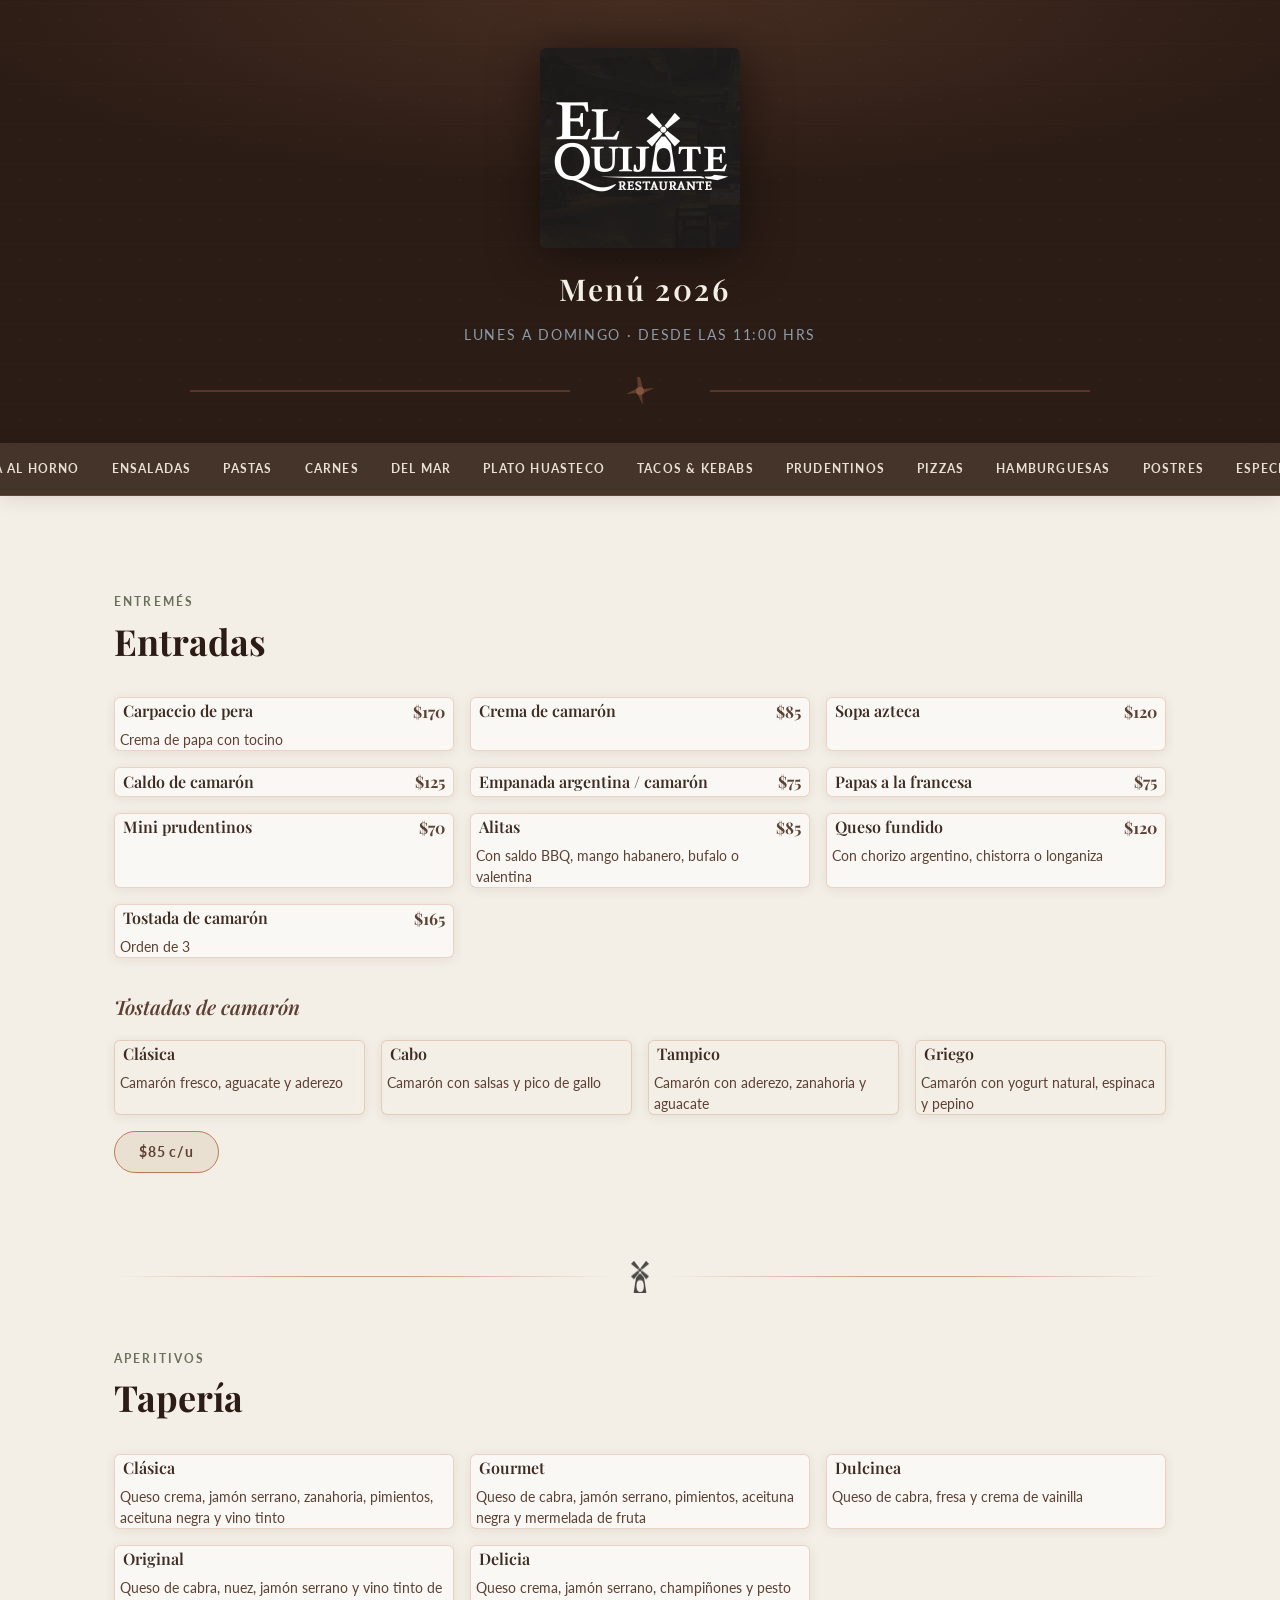
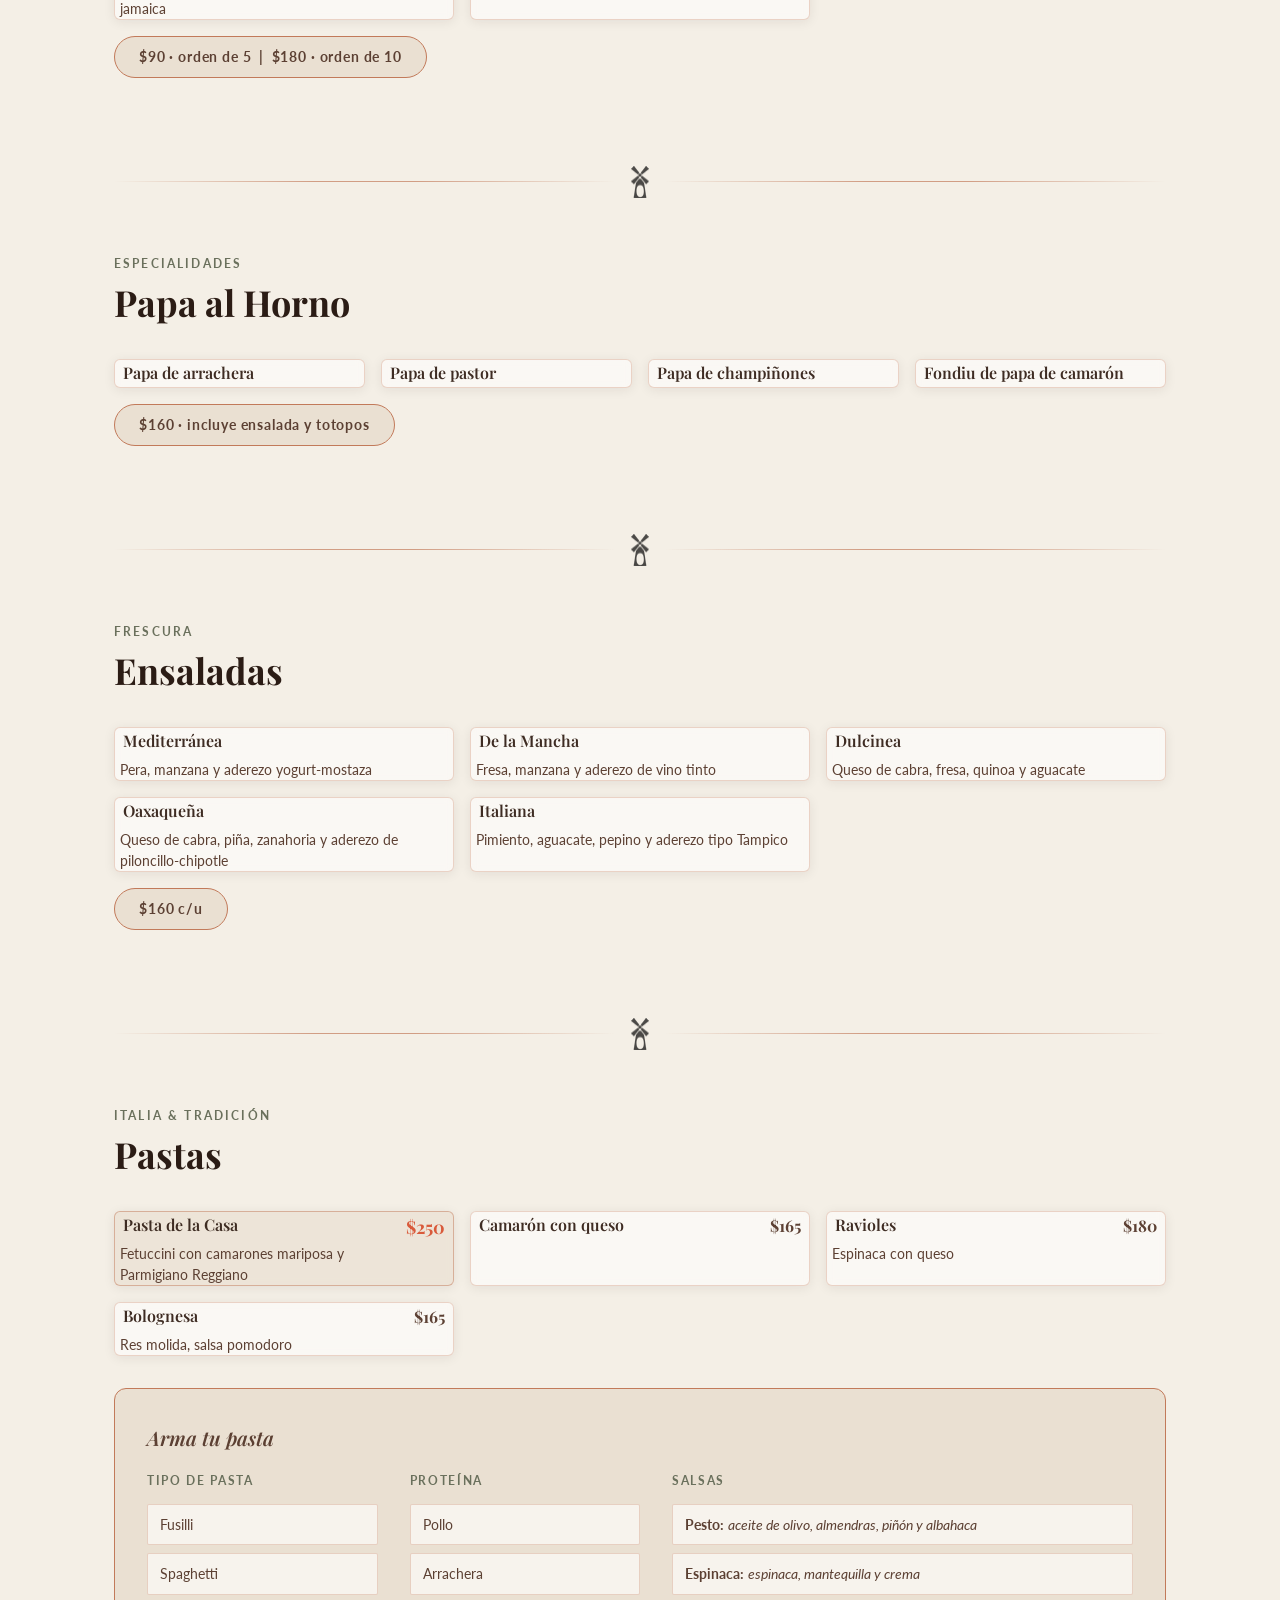
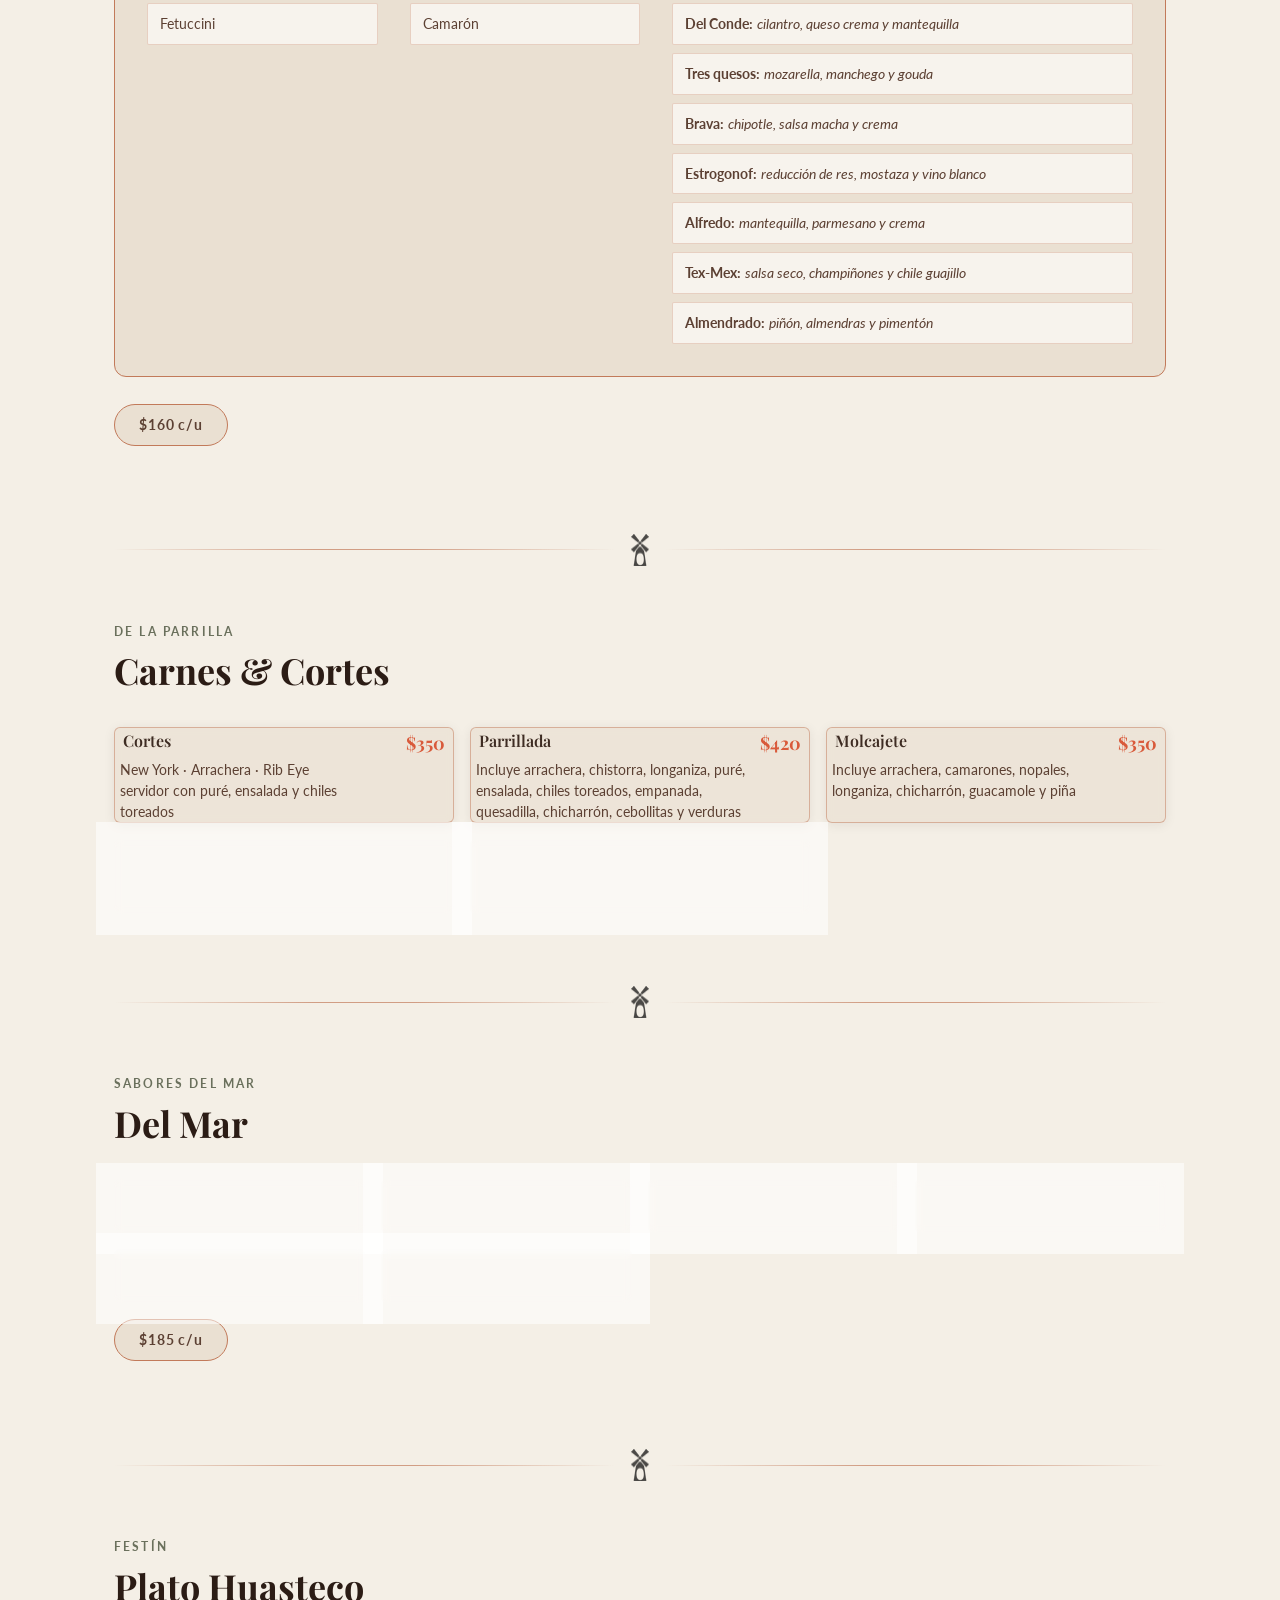
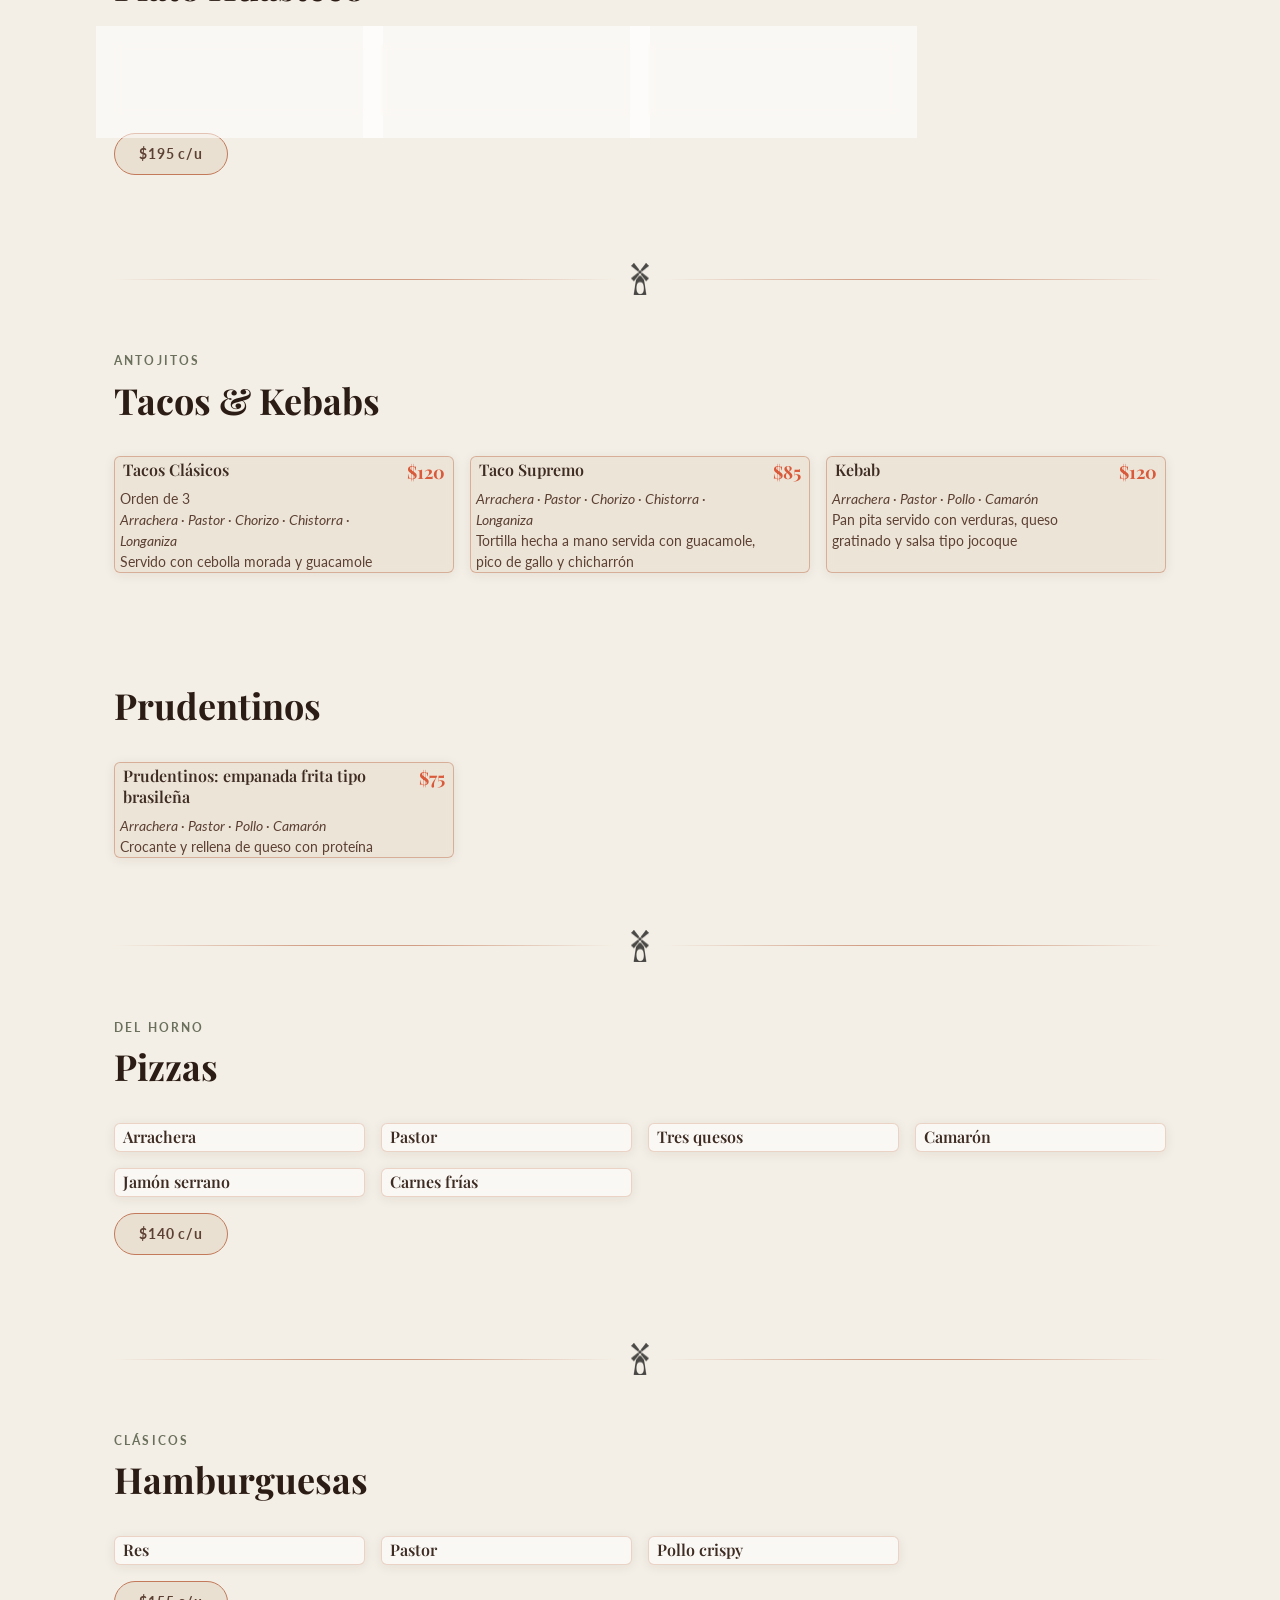
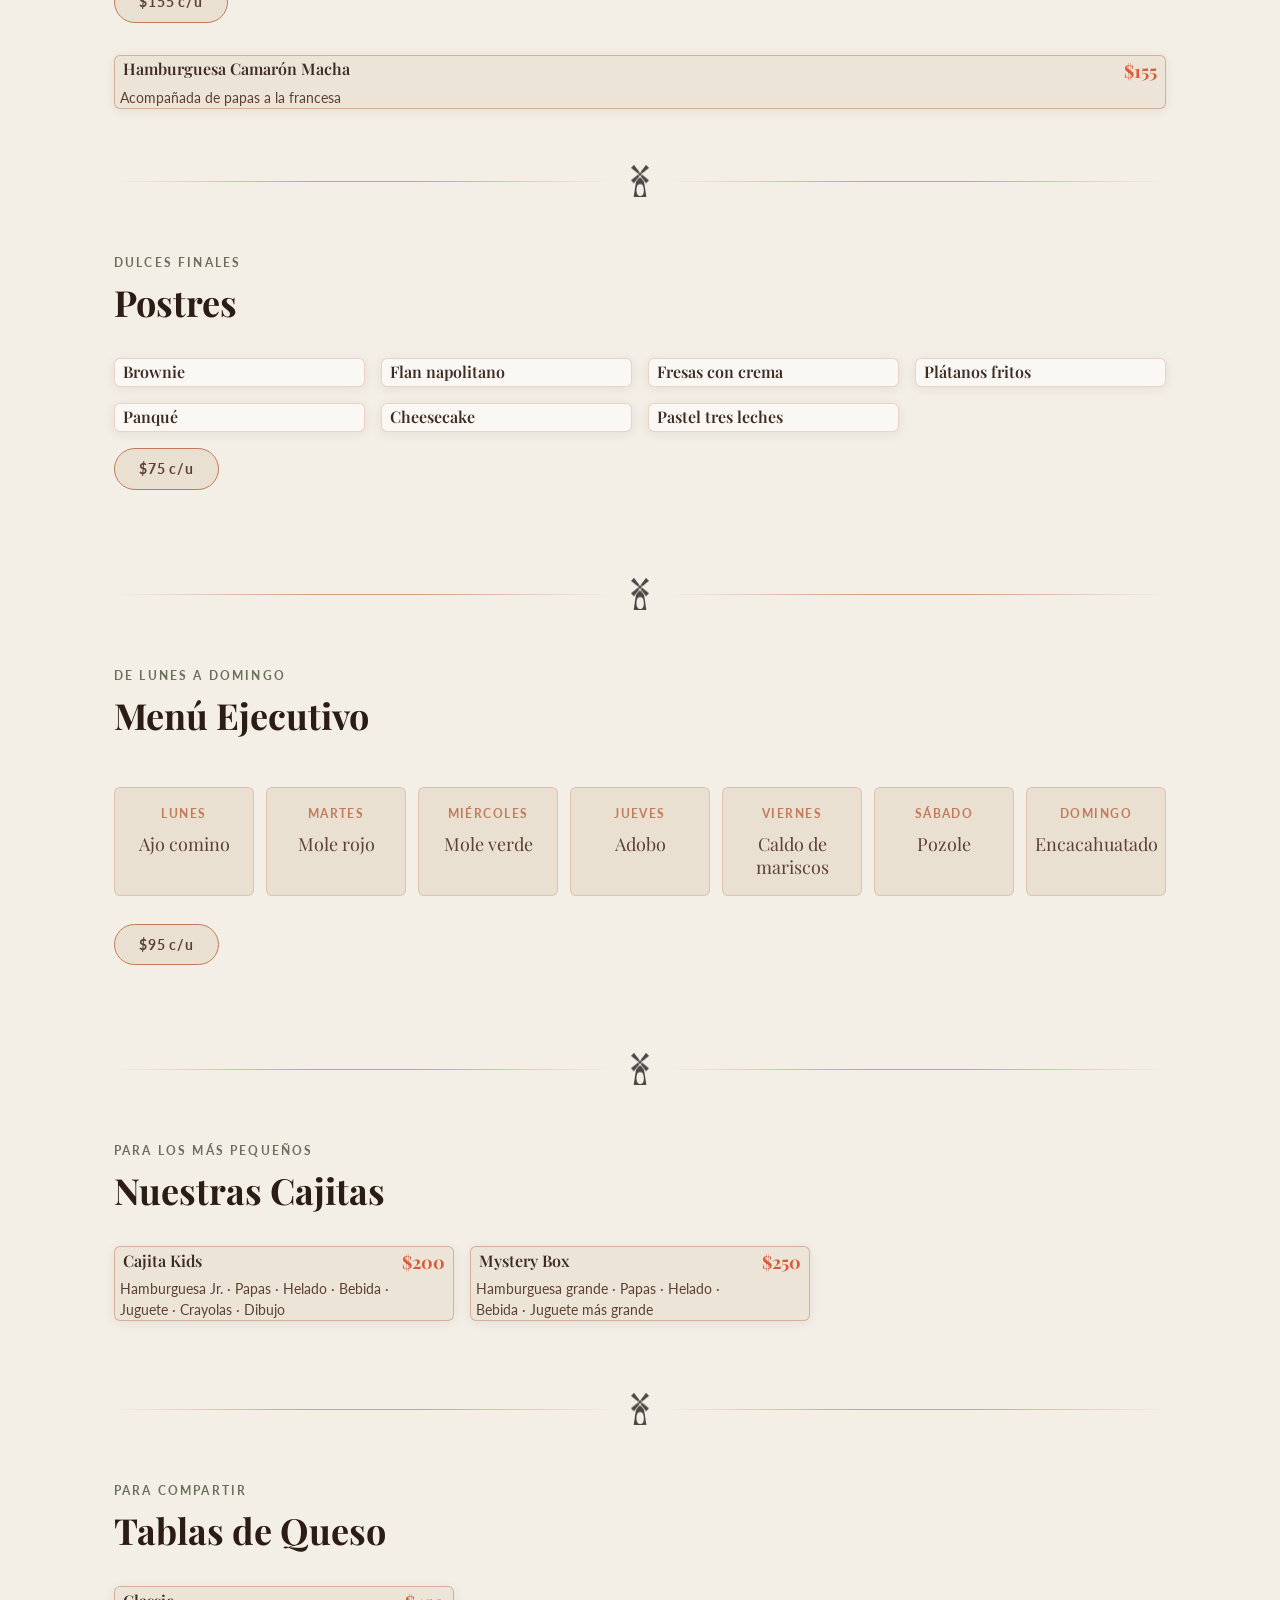
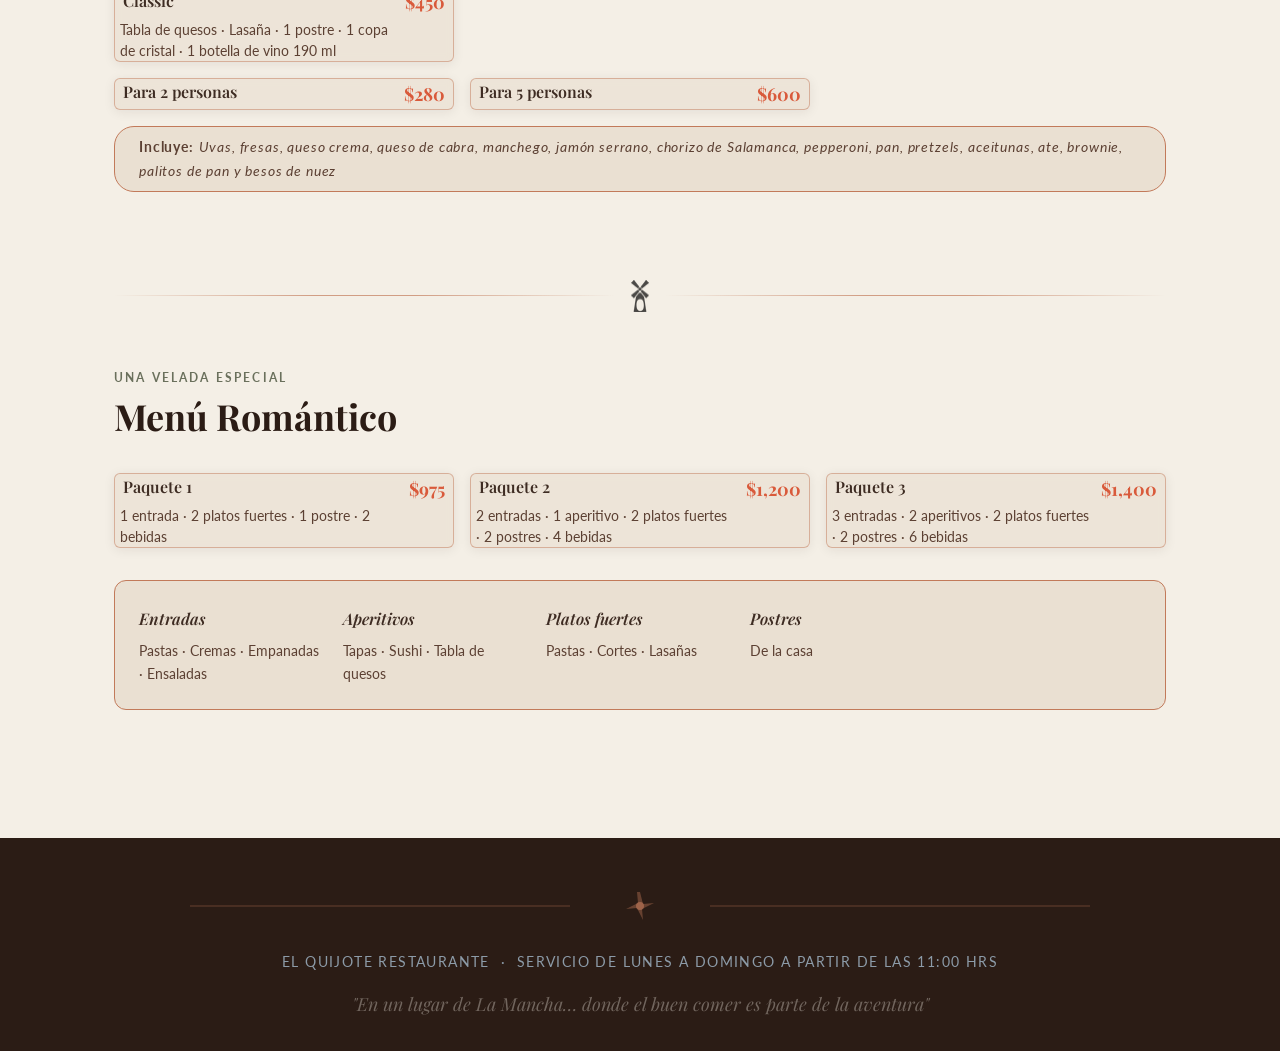
==== commit 48e92a71: "últimas correcciones a index.html y estilo3.css" ====
--- a/index.html
+++ b/index.html
@@ -17,7 +17,7 @@
 <!--       <img class="logo" src="[data-uri]" alt="El Quijote Restaurante" /> -->
 <img class="logo" src="logo.jpeg"" alt="El Quijote Restaurante" />
       <div class="header-text">
-        <span class="header-tagline">📖 &nbsp;Menú 2026</span>
+        <span class="header-tagline">&nbsp;Menú 2026</span>
         <p class="header-sub">Lunes a domingo · desde las 11:00 hrs</p>
       </div>
     </div>
@@ -53,7 +53,7 @@
       <li><a href="#postres"    class="cat-nav__link">Postres</a></li>
       <li><a href="#especiales" class="cat-nav__link">Especiales</a></li>
       <li><a href="#cajitas"    class="cat-nav__link">Cajitas</a></li>
-      <li><a href="#tablas"     class="cat-nav__link">Tablas</a></li>
+      <li><a href="#tablas"     class="cat-nav__link">Tablas de queso</a></li>
       <li><a href="#romantico"  class="cat-nav__link">Romántico</a></li>
     </ul>
   </nav>
@@ -63,7 +63,7 @@
 
     <!-- ── ENTRADAS ── -->
     <section class="menu-section reveal" id="entradas">
-      <div class="section-eyebrow">Entradas &amp; Aperitivos</div>
+      <div class="section-eyebrow">Entremés</div>
       <h2 class="section-title">Entradas</h2>
       <br>
 
@@ -99,6 +99,34 @@
           </div>
           <span class="menu-card__price">$75</span>
         </div>
+        
+        <div class="menu-card" data-price="$75">
+          <div class="menu-card__body">
+            <span class="menu-card__name">Papas a la francesa</span>
+          </div>
+          <span class="menu-card__price">$75</span>
+        </div>
+        <div class="menu-card" data-price="$70">
+          <div class="menu-card__body">
+            <span class="menu-card__name">Mini prudentinos</span>
+          </div>
+          <span class="menu-card__price">$70</span>
+        </div>
+        <div class="menu-card" data-price="$85">
+          <div class="menu-card__body">
+            <span class="menu-card__name">Alitas</span>
+            <span class="menu-card__desc">Con saldo BBQ, mango habanero, bufalo o valentina</span>
+          </div>
+          <span class="menu-card__price">$85</span>
+        </div>
+        <div class="menu-card" data-price="$120">
+          <div class="menu-card__body">
+            <span class="menu-card__name">Queso fundido</span>
+            <span class="menu-card__desc">Con chorizo argentino, chistorra o longaniza</span>
+          </div>
+          <span class="menu-card__price">$120</span>
+        </div>
+        
         <div class="menu-card" data-price="$165">
           <div class="menu-card__body">
             <span class="menu-card__name">Tostada de camarón</span>
@@ -106,32 +134,7 @@
           </div>
           <span class="menu-card__price">$165</span>
         </div>
-        <div class="menu-card" data-price="$75">
-          <div class="menu-card__body">
-            <span class="menu-card__name">Papas a la francesa</span>
-          </div>
-          <span class="menu-card__price">$75</span>
-        </div>
-        <div class="menu-card" data-price="$70">
-          <div class="menu-card__body">
-            <span class="menu-card__name">Mini prudentinos</span>
-          </div>
-          <span class="menu-card__price">$70</span>
-        </div>
-        <div class="menu-card" data-price="$85">
-          <div class="menu-card__body">
-            <span class="menu-card__name">Alitas</span>
-            <span class="menu-card__desc">Con saldo BBQ, mango habanero, bufalo o valentina</span>
-          </div>
-          <span class="menu-card__price">$85</span>
-        </div>
-        <div class="menu-card" data-price="$120">
-          <div class="menu-card__body">
-            <span class="menu-card__name">Queso fundido</span>
-            <span class="menu-card__desc">Con chorizo argentino, chistorra o longaniza</span>
-          </div>
-          <span class="menu-card__price">$120</span>
-        </div>
+        
       </div>
 
       <h3 class="subsection-title">Tostadas de camarón</h3>
@@ -279,7 +282,7 @@
       <div class="item-grid">
         <div class="menu-card menu-card--featured">
           <div class="menu-card__body">
-            <span class="menu-card__name">⭐ Pasta de la Casa</span>
+            <span class="menu-card__name">Pasta de la Casa</span>
             <span class="menu-card__desc">Fetuccini con camarones mariposa y Parmigiano Reggiano</span>
           </div>
           <span class="menu-card__price menu-card__price--highlight">$250</span>
@@ -313,7 +316,7 @@
             <h4 class="builder-label">Salsas</h4>
             <!--<ul class="builder-list builder-list--grid">-->
             <ul class="builder-list">
-              <li><b>Pesto:</b> <i>aceite de olivo, almendras, pinón y albahaca</i></li>
+              <li><b>Pesto:</b> <i>aceite de olivo, almendras, piñón y albahaca</i></li>
               <li><b>Espinaca:</b> <i>espinaca, mantequilla y crema</i></li>
               <li><b>Del Conde:</b> <i>cilantro, queso crema y mantequilla</i></li>
               <li><b>Tres quesos:</b> <i>mozarella, manchego y gouda</i></li>
@@ -321,7 +324,7 @@
               <li><b>Estrogonof:</b> <i>reducción de res, mostaza y vino blanco</i></li>
               <li><b>Alfredo:</b> <i>mantequilla, parmesano y crema</i></li>
               <li><b>Tex-Mex:</b> <i>salsa seco, champiñones y chile guajillo</i></li>
-              <li><b>Almendrado:</b> <i>piñon, almendras y pimentón</i></li>
+              <li><b>Almendrado:</b> <i>piñón, almendras y pimentón</i></li>
             </ul>
           </div>
         </div>
@@ -342,26 +345,26 @@
         <div class="menu-card menu-card--featured">
           <div class="menu-card__body">
             <span class="menu-card__name">Cortes</span>
-            <span class="menu-card__desc">New York · Arrachera · Rib Eye — con puré, ensalada y chiles toreados</span>
+            <span class="menu-card__desc">New York · Arrachera · Rib Eye <br> servidor con puré, ensalada y chiles toreados</span>
           </div>
           <span class="menu-card__price menu-card__price--highlight">$350</span>
         </div>
         <div class="menu-card menu-card--featured">
           <div class="menu-card__body">
             <span class="menu-card__name">Parrillada</span>
-            <span class="menu-card__desc">Arrachera, chistorra, longaniza, puré, ensalada, chiles toreados, empanada, quesadilla, chicharrón, cebollitas y verduras</span>
+            <span class="menu-card__desc">Incluye arrachera, chistorra, longaniza, puré, ensalada, chiles toreados, empanada, quesadilla, chicharrón, cebollitas y verduras</span>
           </div>
           <span class="menu-card__price menu-card__price--highlight">$420</span>
         </div>
         <div class="menu-card menu-card--featured">
           <div class="menu-card__body">
             <span class="menu-card__name">Molcajete</span>
-            <span class="menu-card__desc">Arrachera, camarones, nopales, longaniza, chicharrón, guacamole y piña</span>
+            <span class="menu-card__desc">Incluye arrachera, camarones, nopales, longaniza, chicharrón, guacamole y piña</span>
           </div>
           <span class="menu-card__price menu-card__price--highlight">$350</span>
         </div>
-        <div class="menu-card"><div class="menu-card__body"><span class="menu-card__name">Alambre</span><span class="menu-card__desc">Res · Pastor · Camarón — chicharrón y pico de gallo</span></div><span class="menu-card__price">$170</span></div>
-        <div class="menu-card"><div class="menu-card__body"><span class="menu-card__name">Pollo Napolitano</span><span class="menu-card__desc">Clásico · Hawaiano · Champiñones — con ensalada y totopos</span></div><span class="menu-card__price">$160</span></div>
+        <div class="menu-card"><div class="menu-card__body"><span class="menu-card__name">Alambre</span><span class="menu-card__desc">Res · Pastor · Camarón <br> Cervido con chicharrón y pico de gallo</span></div><span class="menu-card__price">$170</span></div>
+        <div class="menu-card"><div class="menu-card__body"><span class="menu-card__name">Pollo Napolitano</span><span class="menu-card__desc">Clásico · Hawaiano · Champiñones <br> Servido con ensalada y totopos</span></div><span class="menu-card__price">$160</span></div>
       </div>
     </section>
 
@@ -522,7 +525,7 @@
       <p class="price-badge">$155 c/u</p>
       <div class="menu-card menu-card--featured">
         <div class="menu-card__body">
-          <span class="menu-card__name">⭐Hamburguesa Camarón Macha</span>
+          <span class="menu-card__name">Hamburguesa Camarón Macha</span>
           <span class="menu-card__desc">Acompañada de papas a la francesa</span>
         </div>
         <span class="menu-card__price menu-card__price--highlight">$155</span>
@@ -698,7 +701,7 @@
     </div>
     <p class="footer-note">El Quijote Restaurante &nbsp;·&nbsp; Servicio de lunes a domingo a partir de las 11:00 hrs</p>
     <p class="footer-quote">
-      <em>"En un lugar de La Mancha… donde el buen comer es parte de la aventura."</em>
+      <em>"En un lugar de La Mancha… donde el buen comer es parte de la aventura"</em>
     </p>
   </footer>
 
--- a/estilo3.css
+++ b/estilo3.css
@@ -298,7 +298,8 @@
   font-family: var(--font-display);
   font-size: clamp(var(--text-2xl), 4vw, var(--text-4xl));
   font-weight: 700;
-  color: var(--color-roble);
+  /*color: var(--color-roble);*/
+  color: var(--color-corteza);
   line-height: 1.15;
   margin-bottom: var(--space-2);
 }
@@ -342,7 +343,7 @@
   font-weight: 400;
   letter-spacing: 0.06em;
   padding: var(--space-2) var(--space-6);
-  border-radius: 50px;
+  border-radius: 20px;
   margin-bottom: var(--space-8);
 }
 
@@ -353,7 +354,7 @@
   gap: var(--space-4);
   padding: var(--space-2) 0;
   color: var(--color-terracota);
-  opacity: 0.45;
+  opacity: 0.70;
 }
 
 .section-divider::before,
@@ -373,6 +374,13 @@
 .section-divider span {
   font-size: var(--text-base);
   flex-shrink: 0;
+}
+
+.section-divider img {
+  height: 32px;  /* 👈 Set your desired height */
+  width: auto;   /* Maintains aspect ratio */
+  flex-shrink: 0;
+  display: block; /* Removes extra spacing below the image */
 }
 
 /* ── ITEM GRID ───────────────────────────────────────────────────── */
@@ -625,9 +633,8 @@
 
 .ejecutivo-card .dish {
   font-family: var(--font-display);
-  font-size: var(--text-sm);
+  font-size: var(--text-lg);
   color: var(--color-nogal);
-  font-style: italic;
   line-height: 1.3;
   transition: color var(--duration-fast) ease;
 }
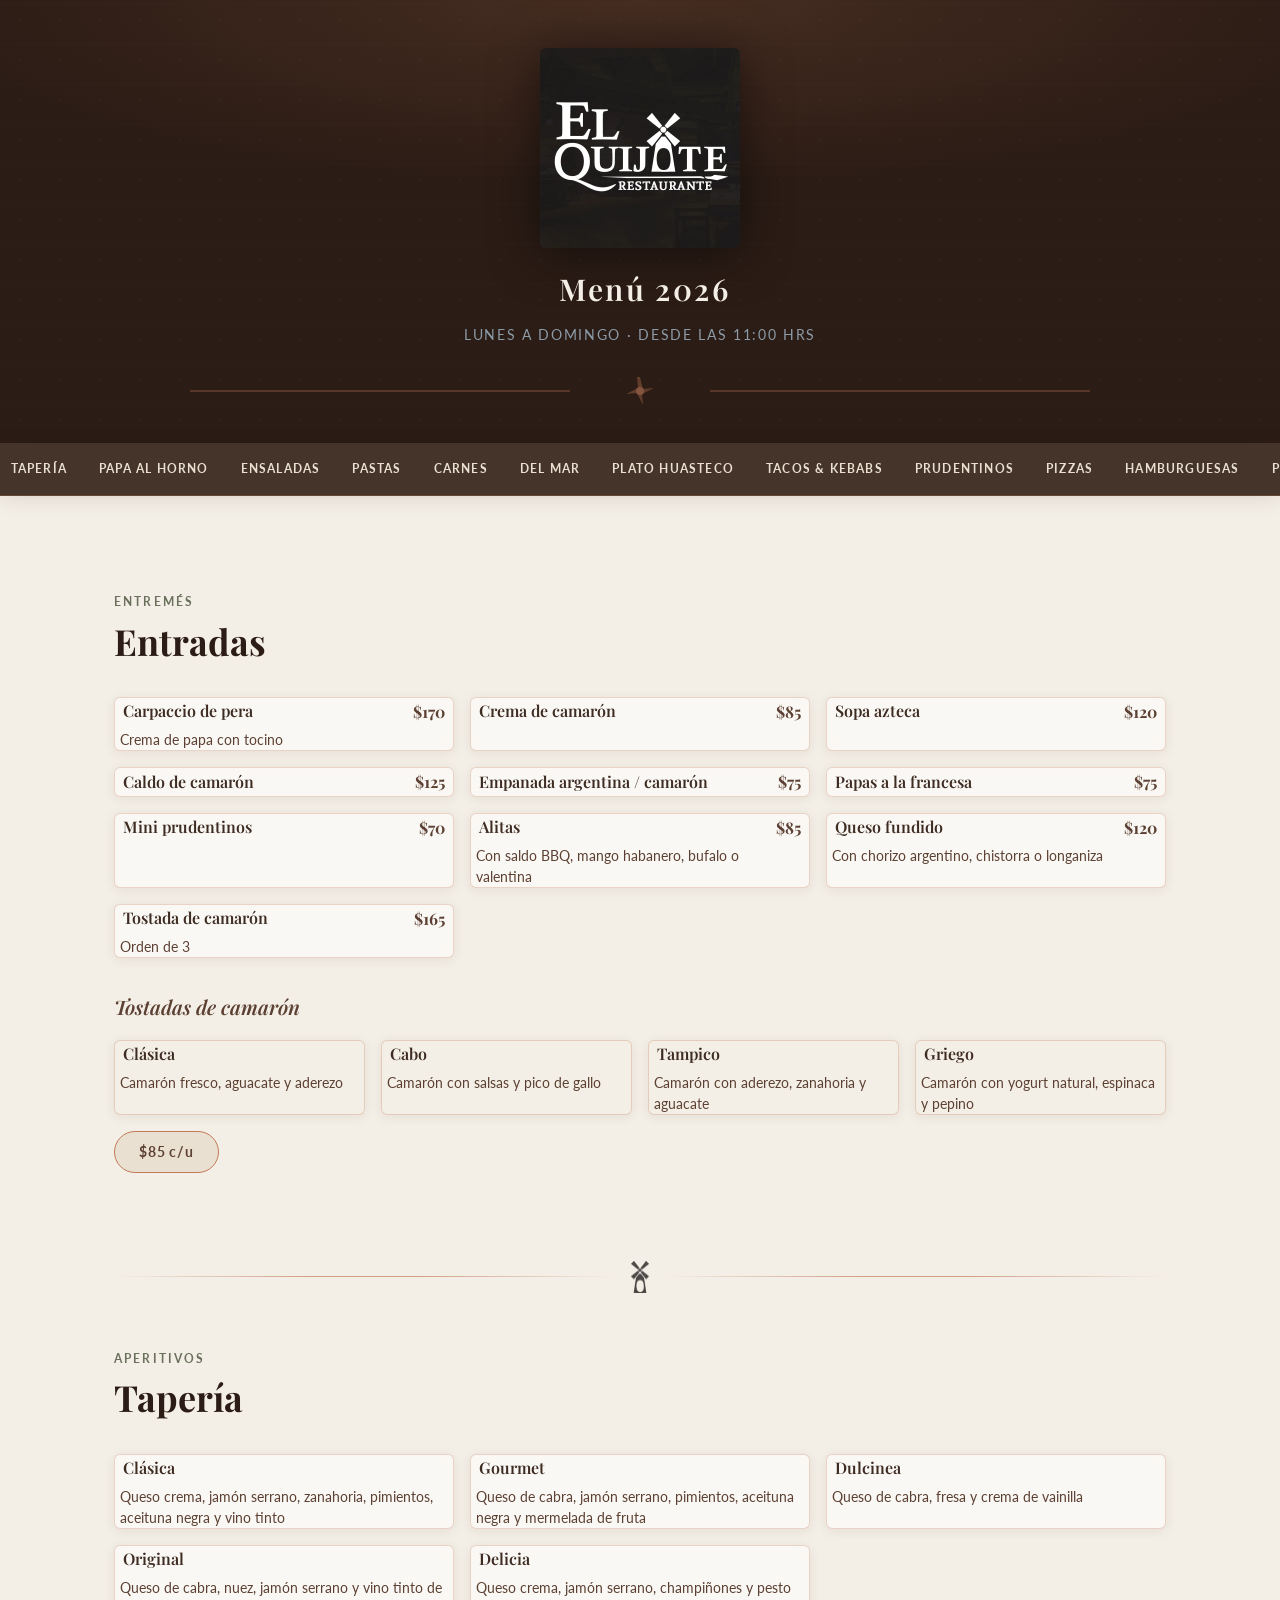
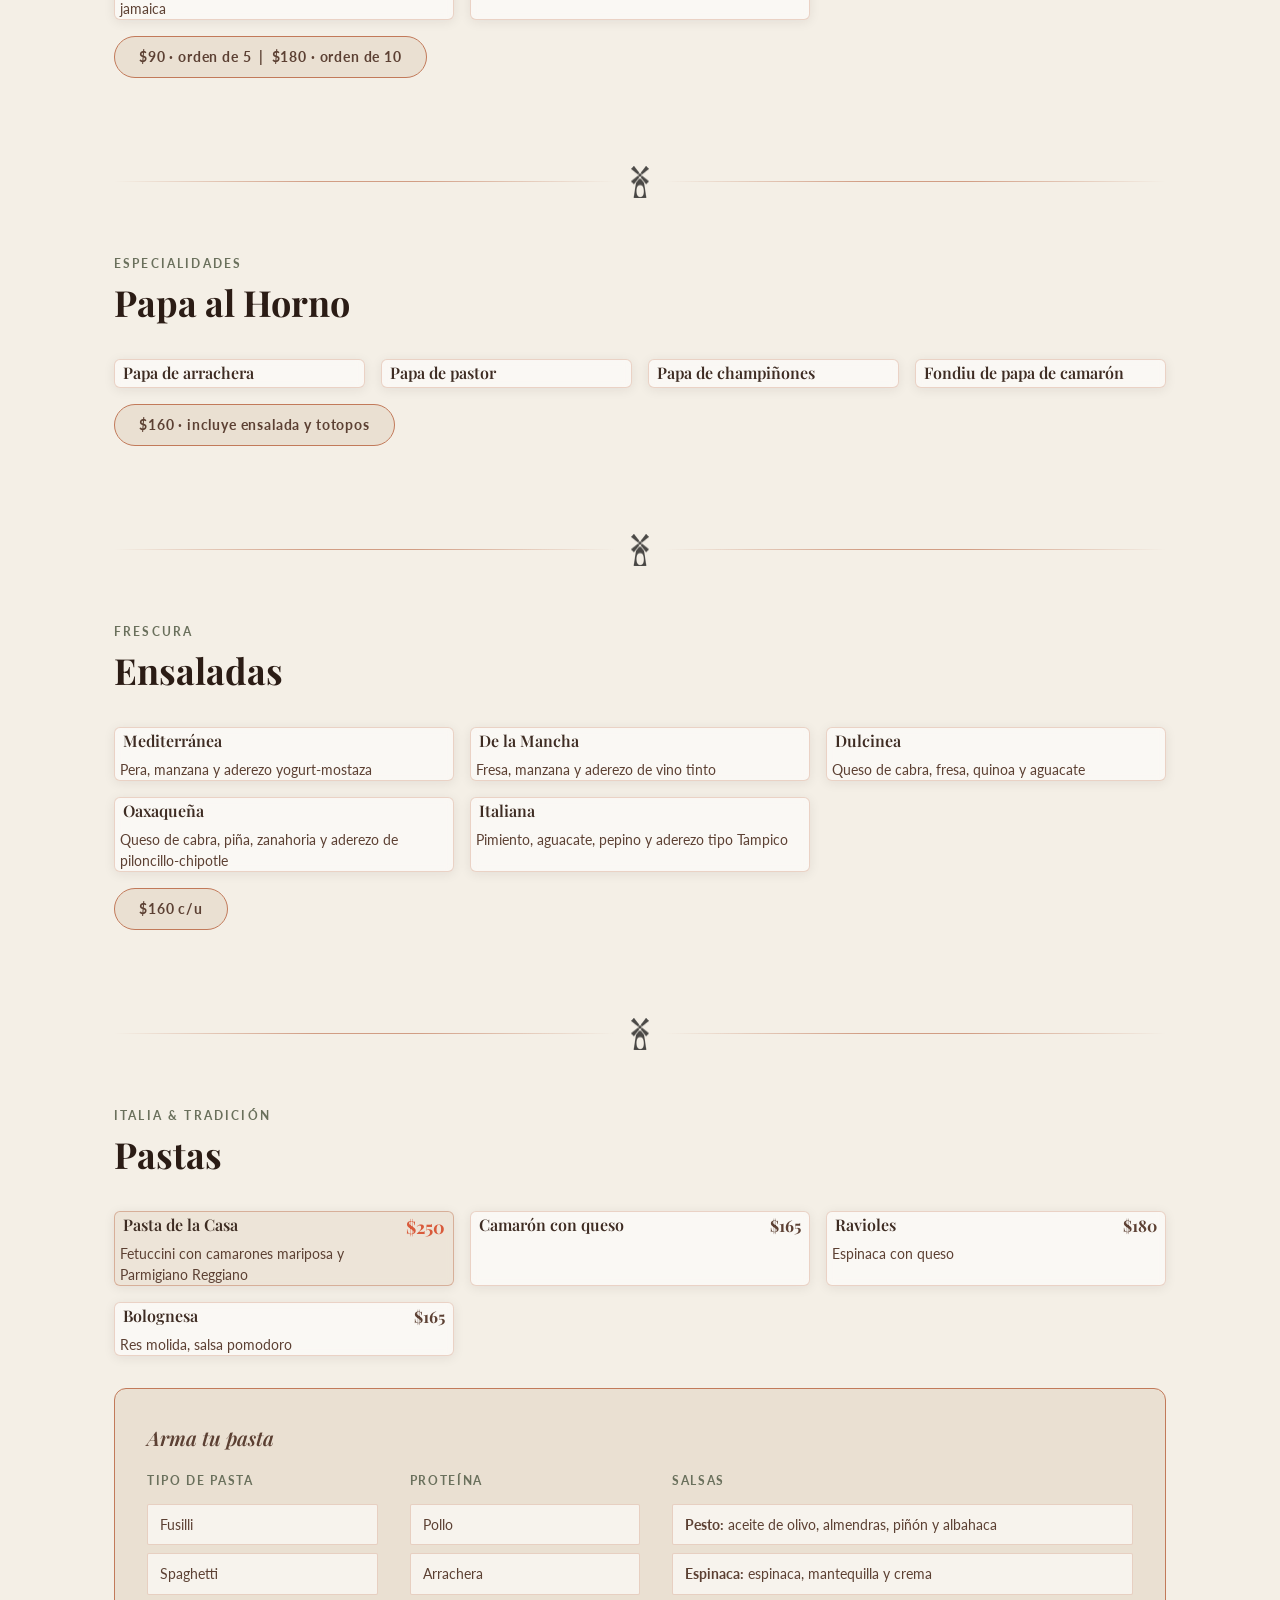
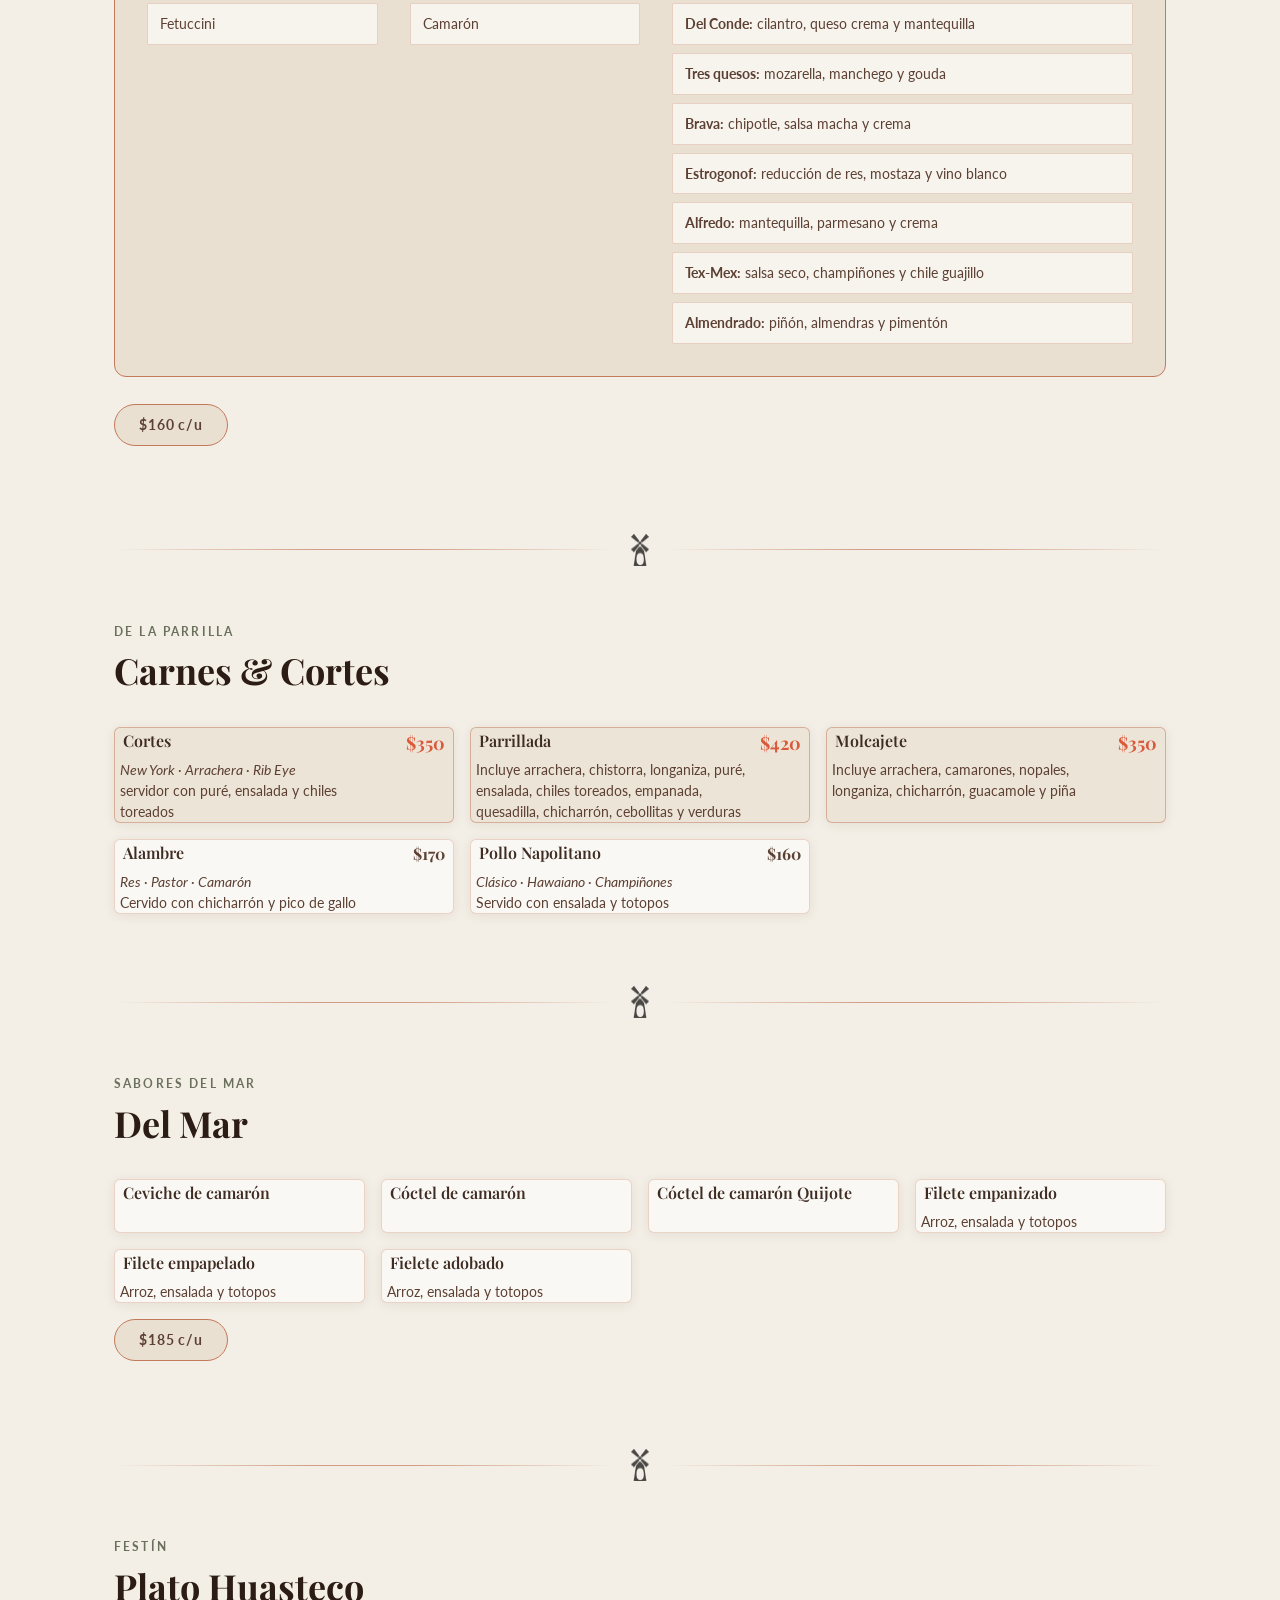
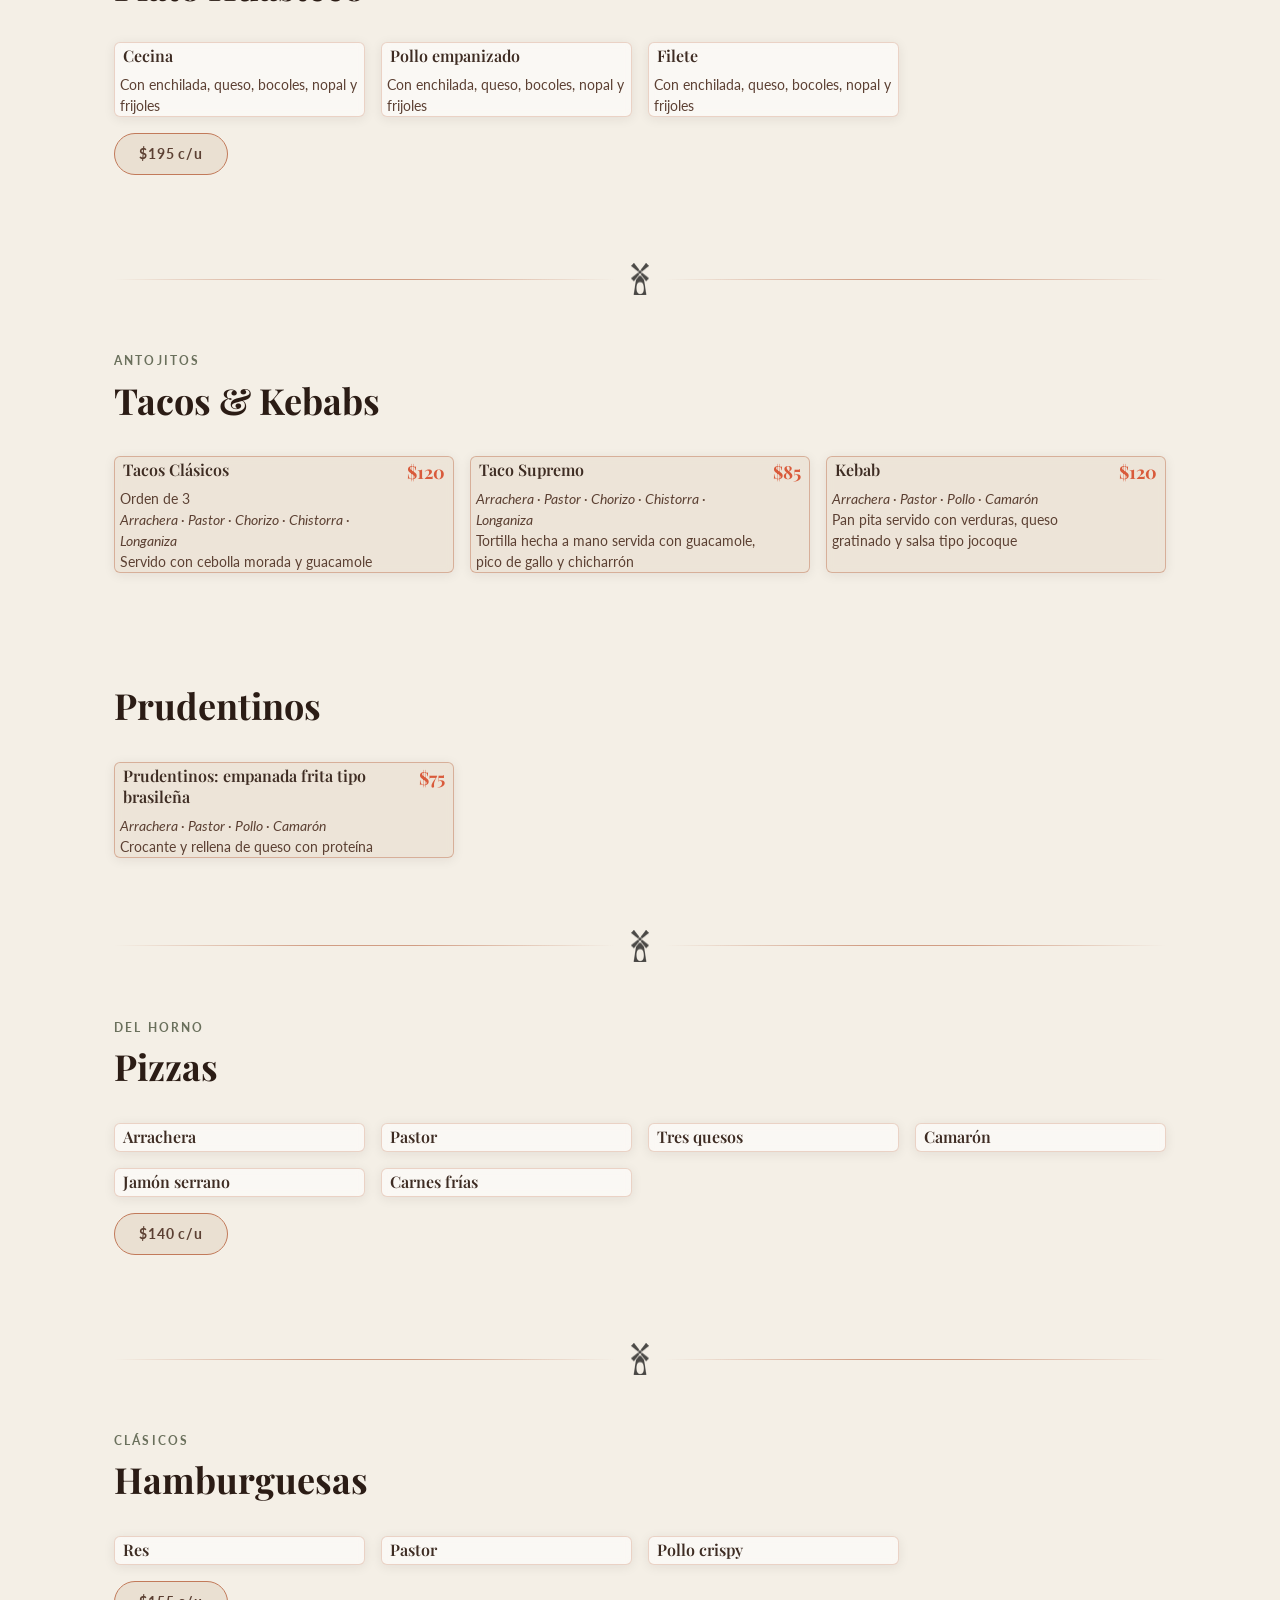
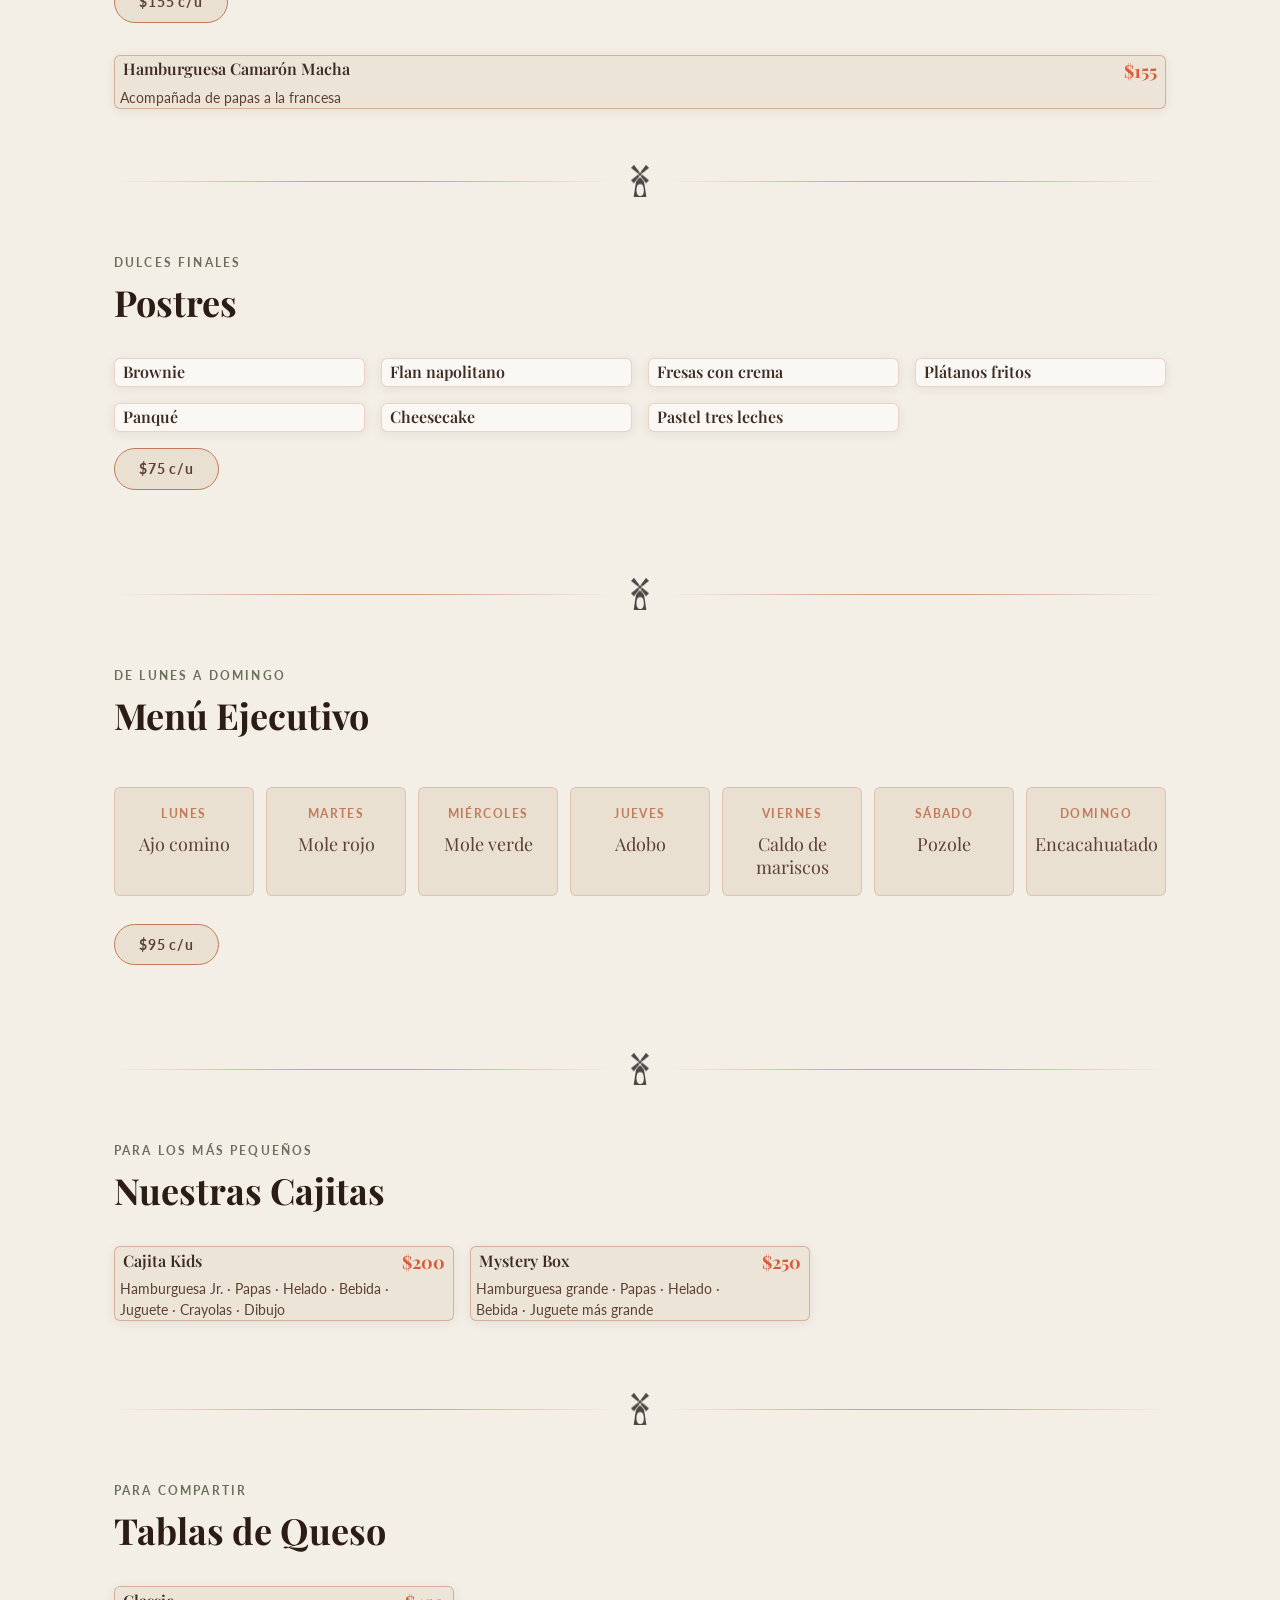
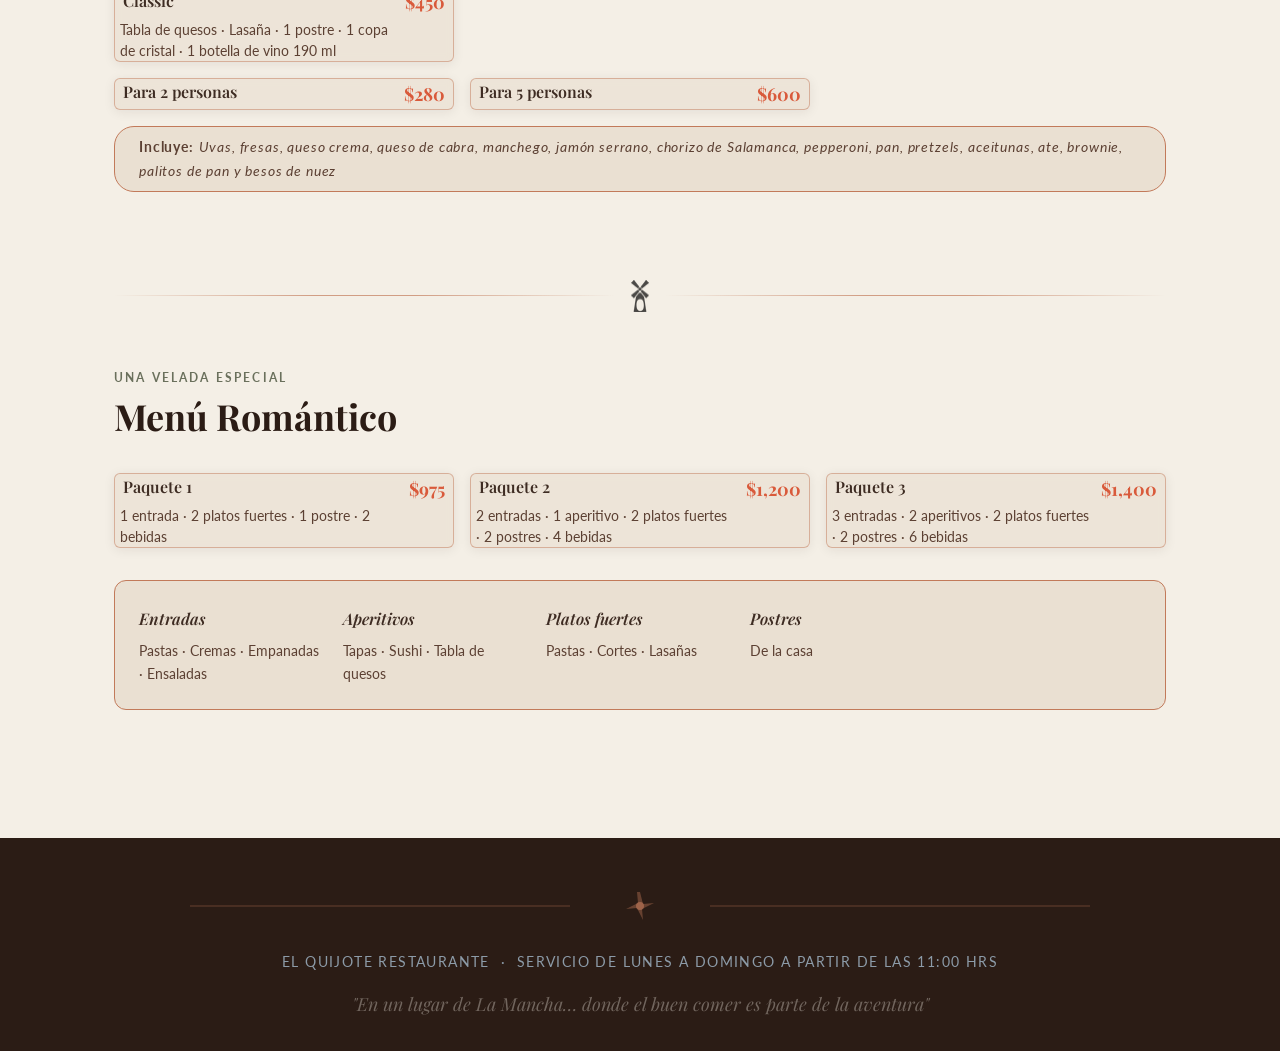
==== commit e4dd0c41: "cambios final ahora si XD" ====
--- a/index.html
+++ b/index.html
@@ -316,15 +316,15 @@
             <h4 class="builder-label">Salsas</h4>
             <!--<ul class="builder-list builder-list--grid">-->
             <ul class="builder-list">
-              <li><b>Pesto:</b> <i>aceite de olivo, almendras, piñón y albahaca</i></li>
-              <li><b>Espinaca:</b> <i>espinaca, mantequilla y crema</i></li>
-              <li><b>Del Conde:</b> <i>cilantro, queso crema y mantequilla</i></li>
-              <li><b>Tres quesos:</b> <i>mozarella, manchego y gouda</i></li>
-              <li><b>Brava:</b> <i>chipotle, salsa macha y crema</i></li>
-              <li><b>Estrogonof:</b> <i>reducción de res, mostaza y vino blanco</i></li>
-              <li><b>Alfredo:</b> <i>mantequilla, parmesano y crema</i></li>
-              <li><b>Tex-Mex:</b> <i>salsa seco, champiñones y chile guajillo</i></li>
-              <li><b>Almendrado:</b> <i>piñón, almendras y pimentón</i></li>
+              <li><b>Pesto:</b> aceite de olivo, almendras, piñón y albahaca</li>
+              <li><b>Espinaca:</b> espinaca, mantequilla y crema</li>
+              <li><b>Del Conde:</b> cilantro, queso crema y mantequilla</li>
+              <li><b>Tres quesos:</b> mozarella, manchego y gouda</li>
+              <li><b>Brava:</b> chipotle, salsa macha y crema</li>
+              <li><b>Estrogonof:</b> reducción de res, mostaza y vino blanco</li>
+              <li><b>Alfredo:</b> mantequilla, parmesano y crema</li>
+              <li><b>Tex-Mex:</b> salsa seco, champiñones y chile guajillo</li>
+              <li><b>Almendrado:</b> piñón, almendras y pimentón</li>
             </ul>
           </div>
         </div>
@@ -345,7 +345,7 @@
         <div class="menu-card menu-card--featured">
           <div class="menu-card__body">
             <span class="menu-card__name">Cortes</span>
-            <span class="menu-card__desc">New York · Arrachera · Rib Eye <br> servidor con puré, ensalada y chiles toreados</span>
+            <span class="menu-card__desc"><em>New York · Arrachera · Rib Eye</em> <br> servidor con puré, ensalada y chiles toreados</span>
           </div>
           <span class="menu-card__price menu-card__price--highlight">$350</span>
         </div>
@@ -363,8 +363,8 @@
           </div>
           <span class="menu-card__price menu-card__price--highlight">$350</span>
         </div>
-        <div class="menu-card"><div class="menu-card__body"><span class="menu-card__name">Alambre</span><span class="menu-card__desc">Res · Pastor · Camarón <br> Cervido con chicharrón y pico de gallo</span></div><span class="menu-card__price">$170</span></div>
-        <div class="menu-card"><div class="menu-card__body"><span class="menu-card__name">Pollo Napolitano</span><span class="menu-card__desc">Clásico · Hawaiano · Champiñones <br> Servido con ensalada y totopos</span></div><span class="menu-card__price">$160</span></div>
+        <div class="menu-card"><div class="menu-card__body"><span class="menu-card__name">Alambre</span><span class="menu-card__desc"><em>Res · Pastor · Camarón</em> <br> Cervido con chicharrón y pico de gallo</span></div><span class="menu-card__price">$170</span></div>
+        <div class="menu-card"><div class="menu-card__body"><span class="menu-card__name">Pollo Napolitano</span><span class="menu-card__desc"><em>Clásico · Hawaiano · Champiñones</em> <br> Servido con ensalada y totopos</span></div><span class="menu-card__price">$160</span></div>
       </div>
     </section>
 
